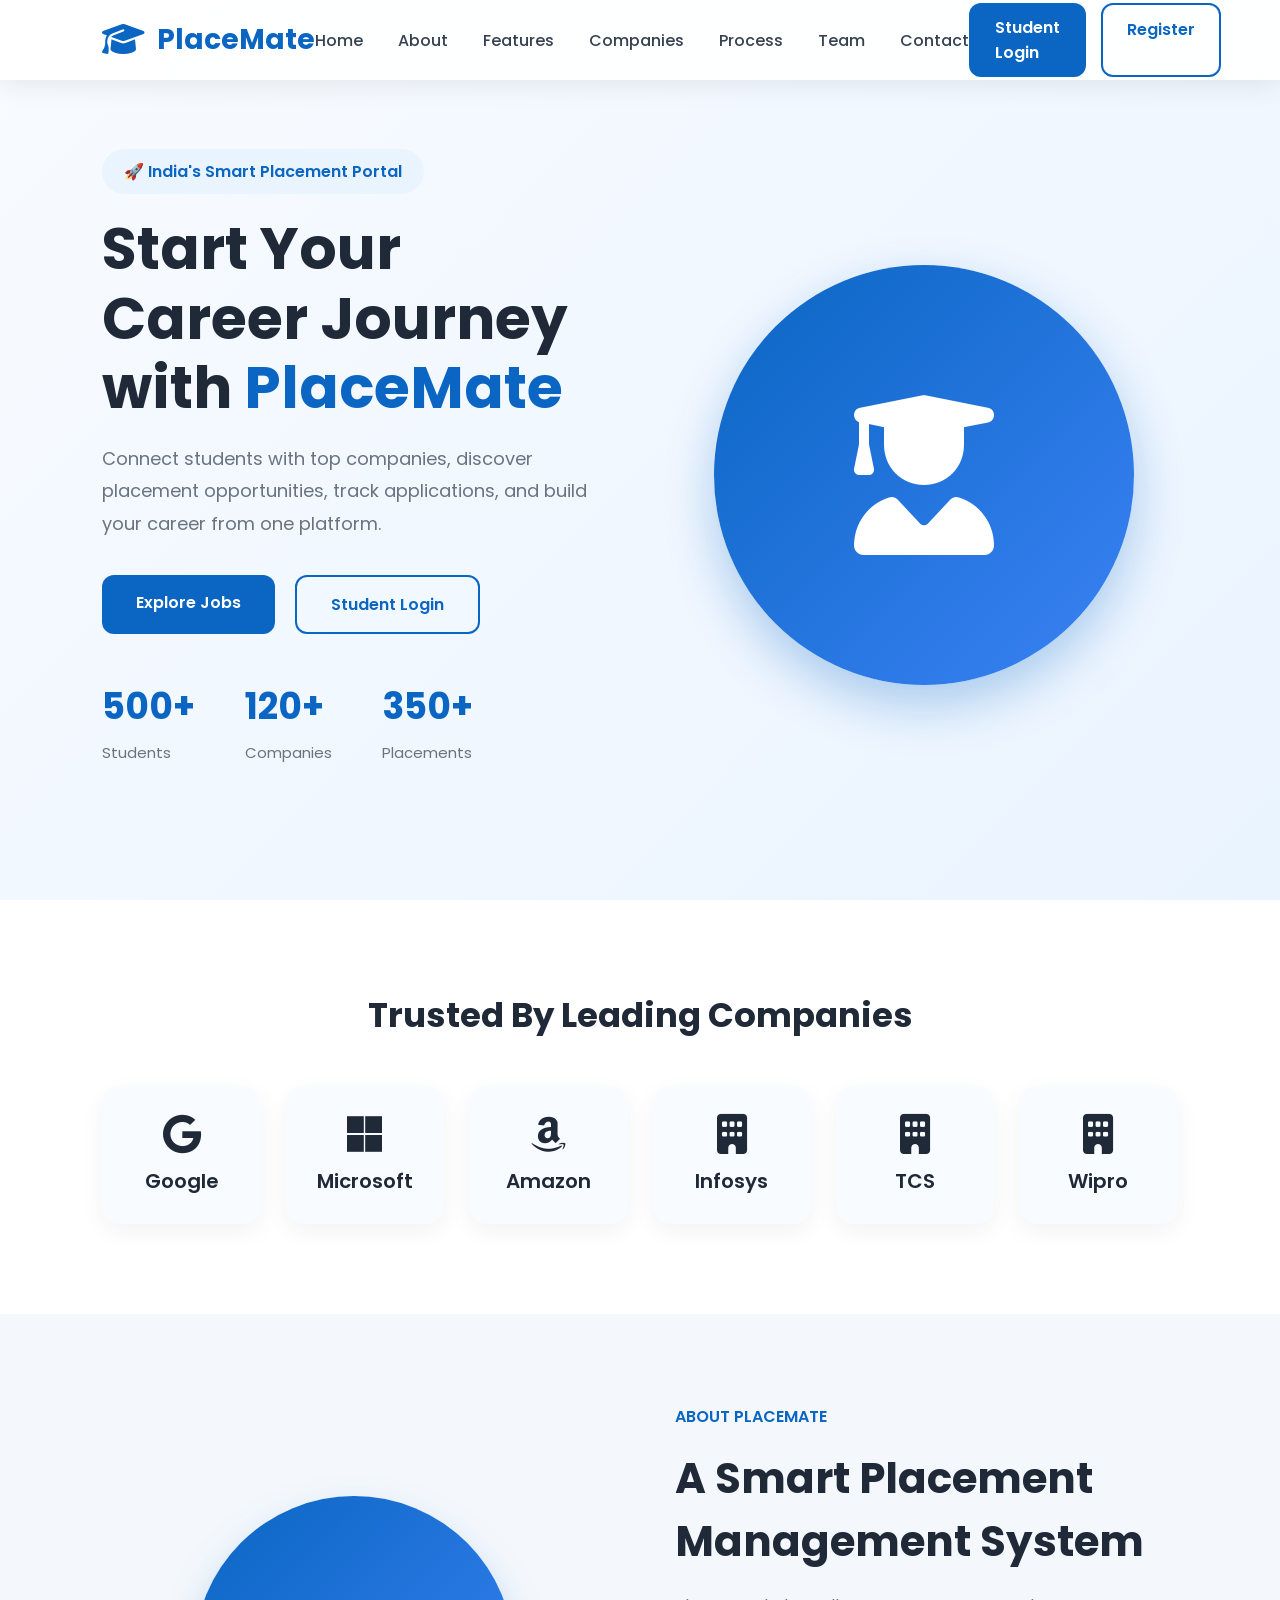
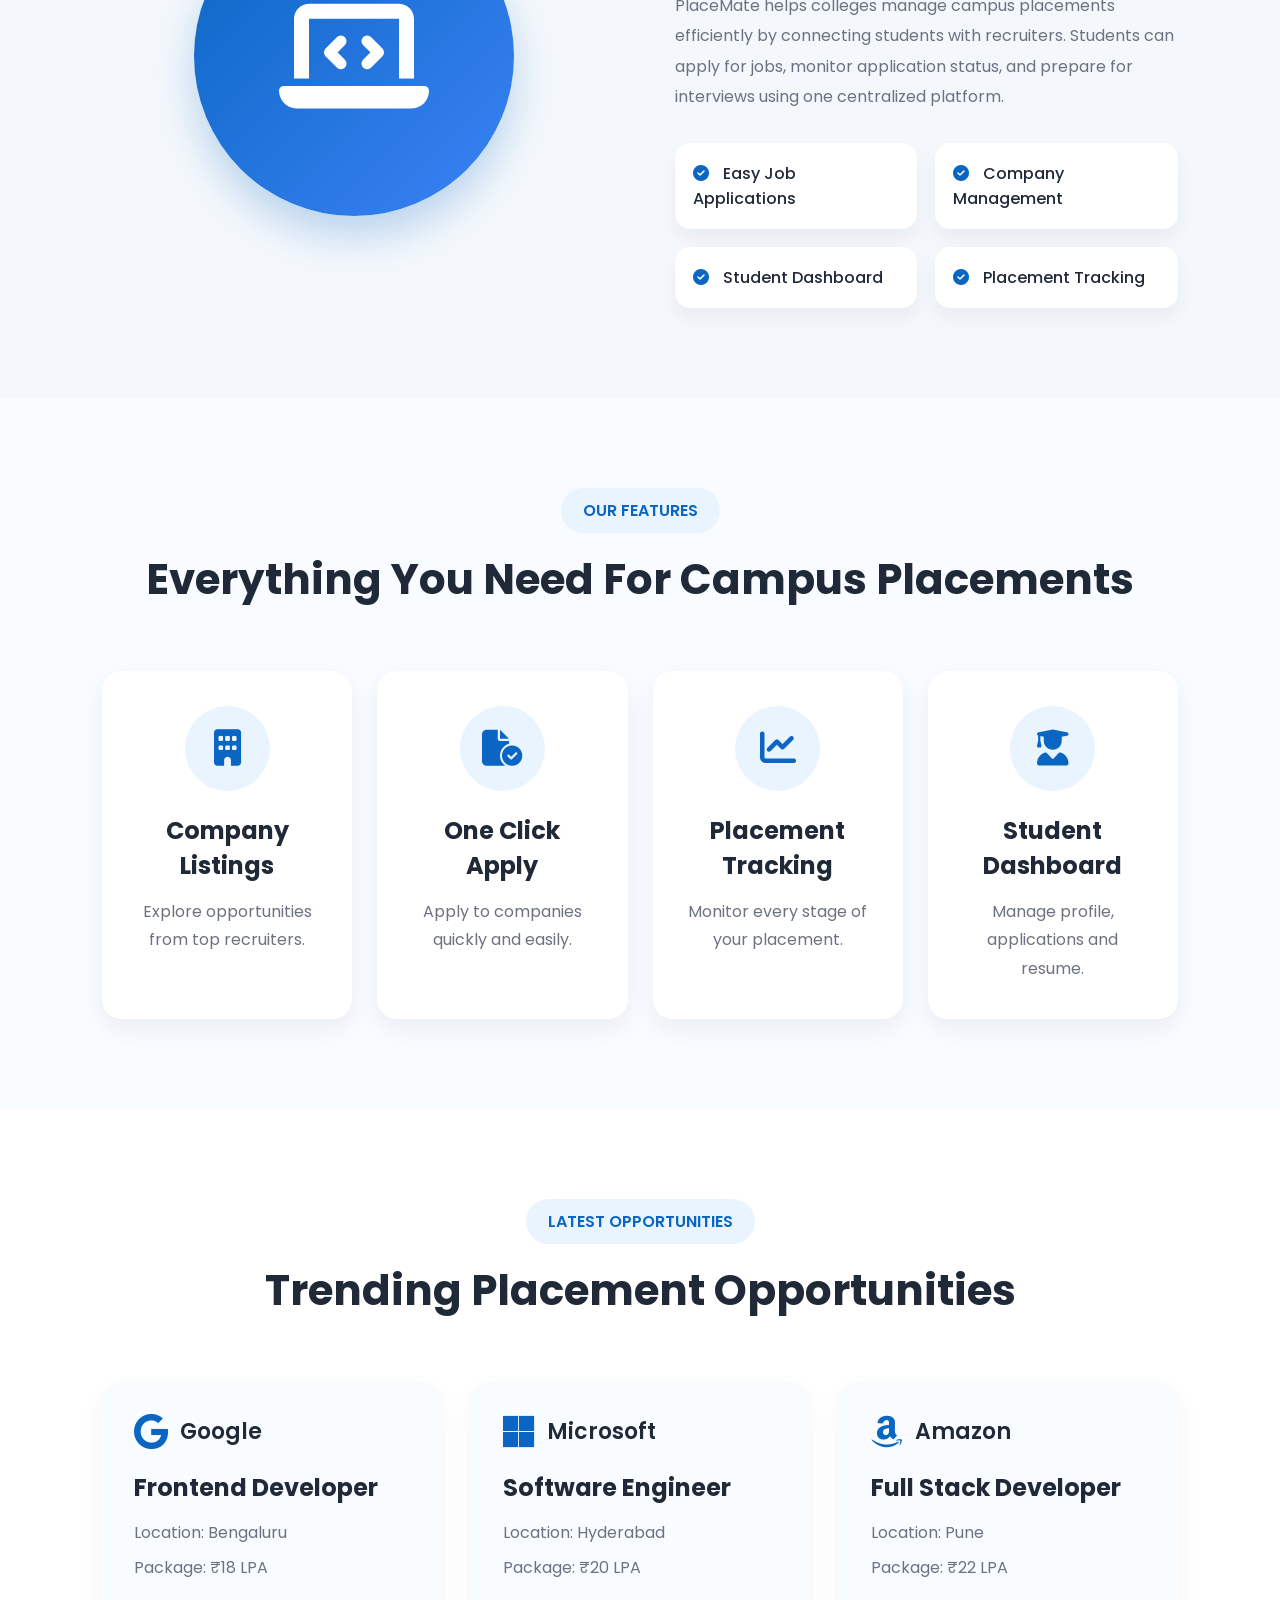
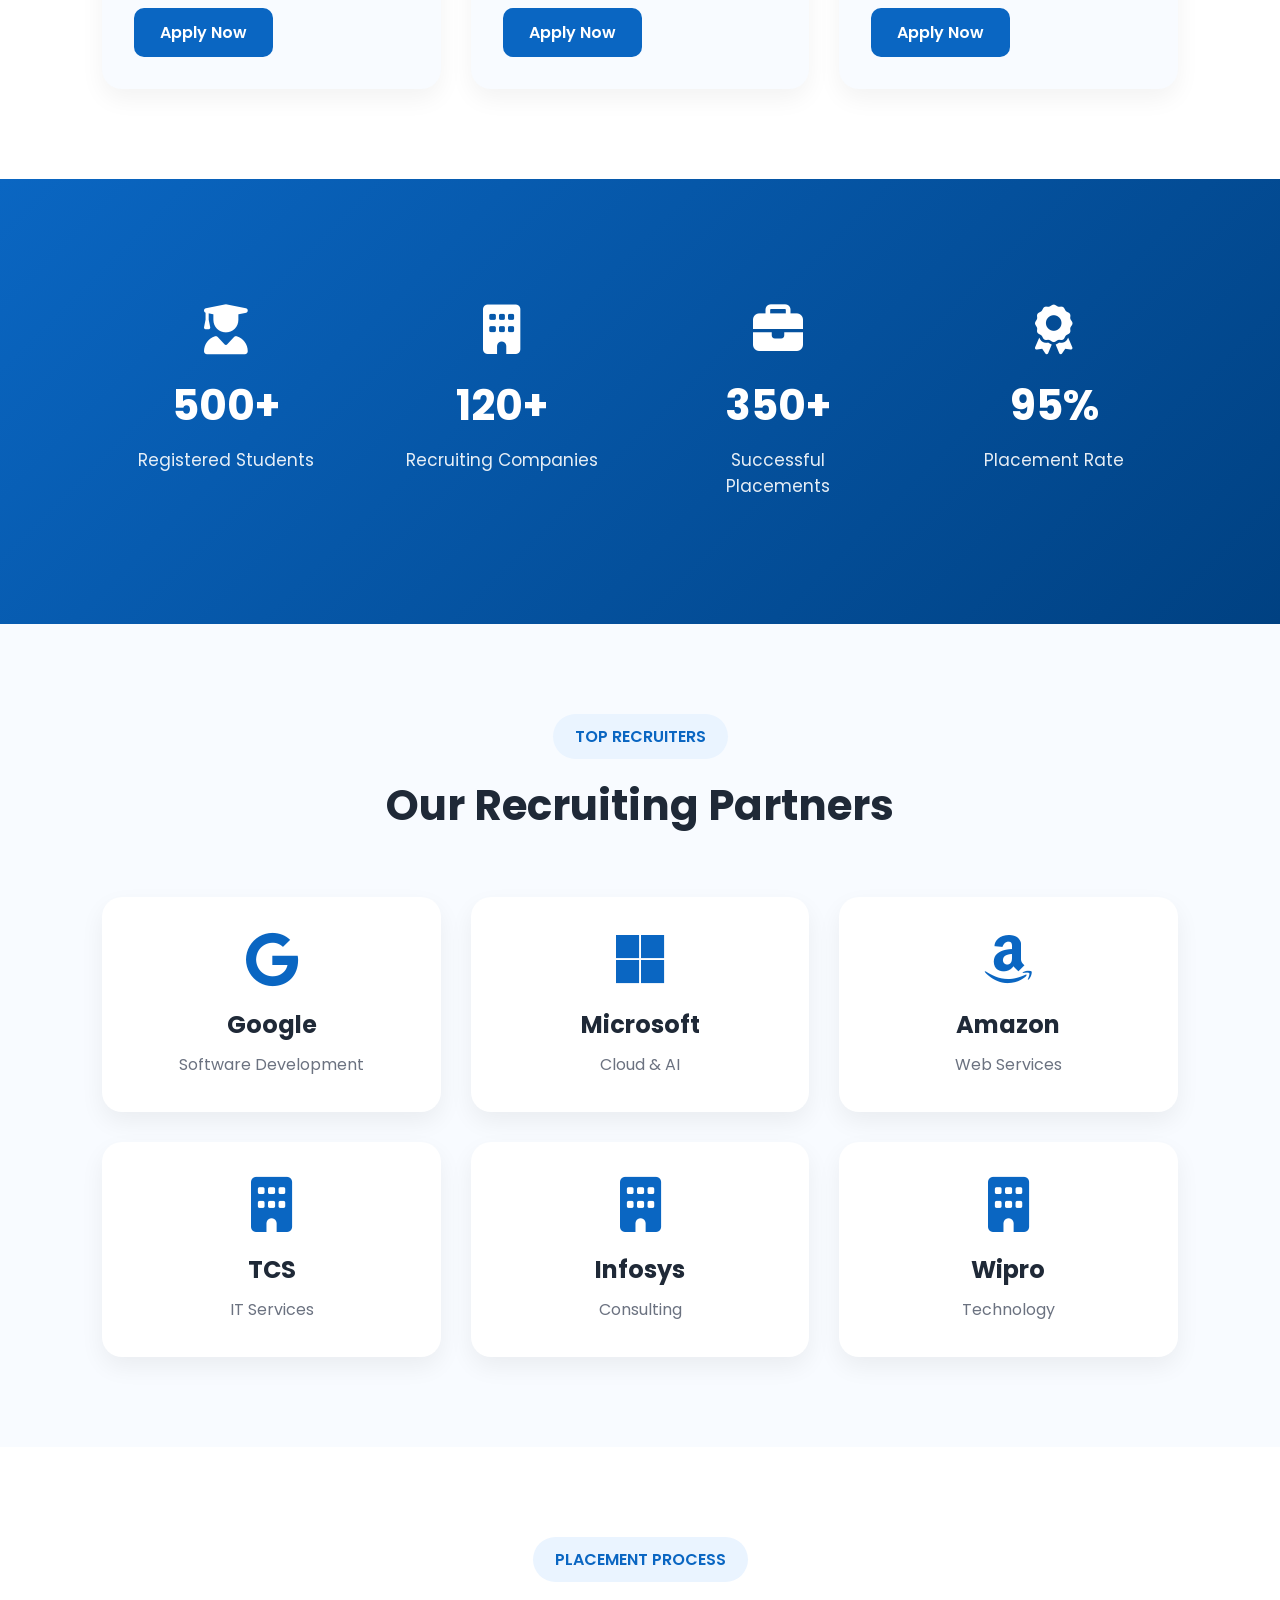
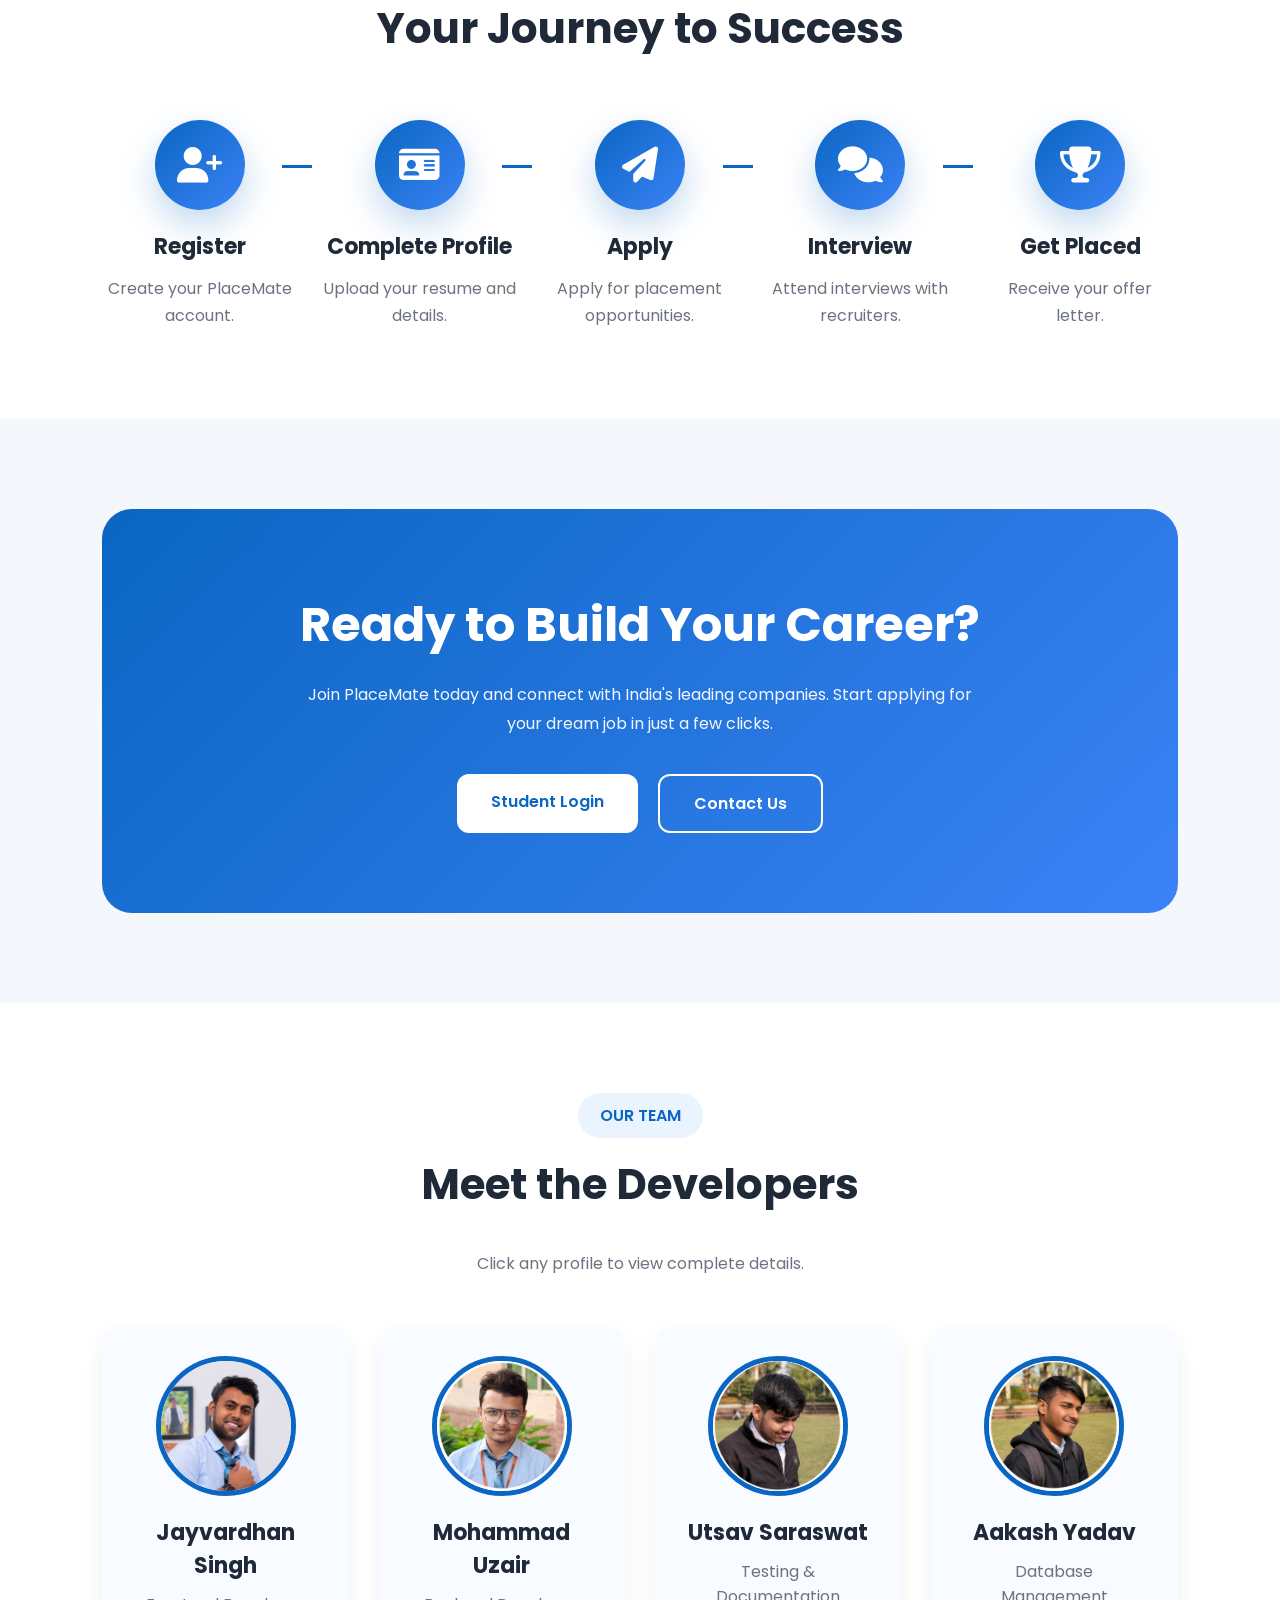
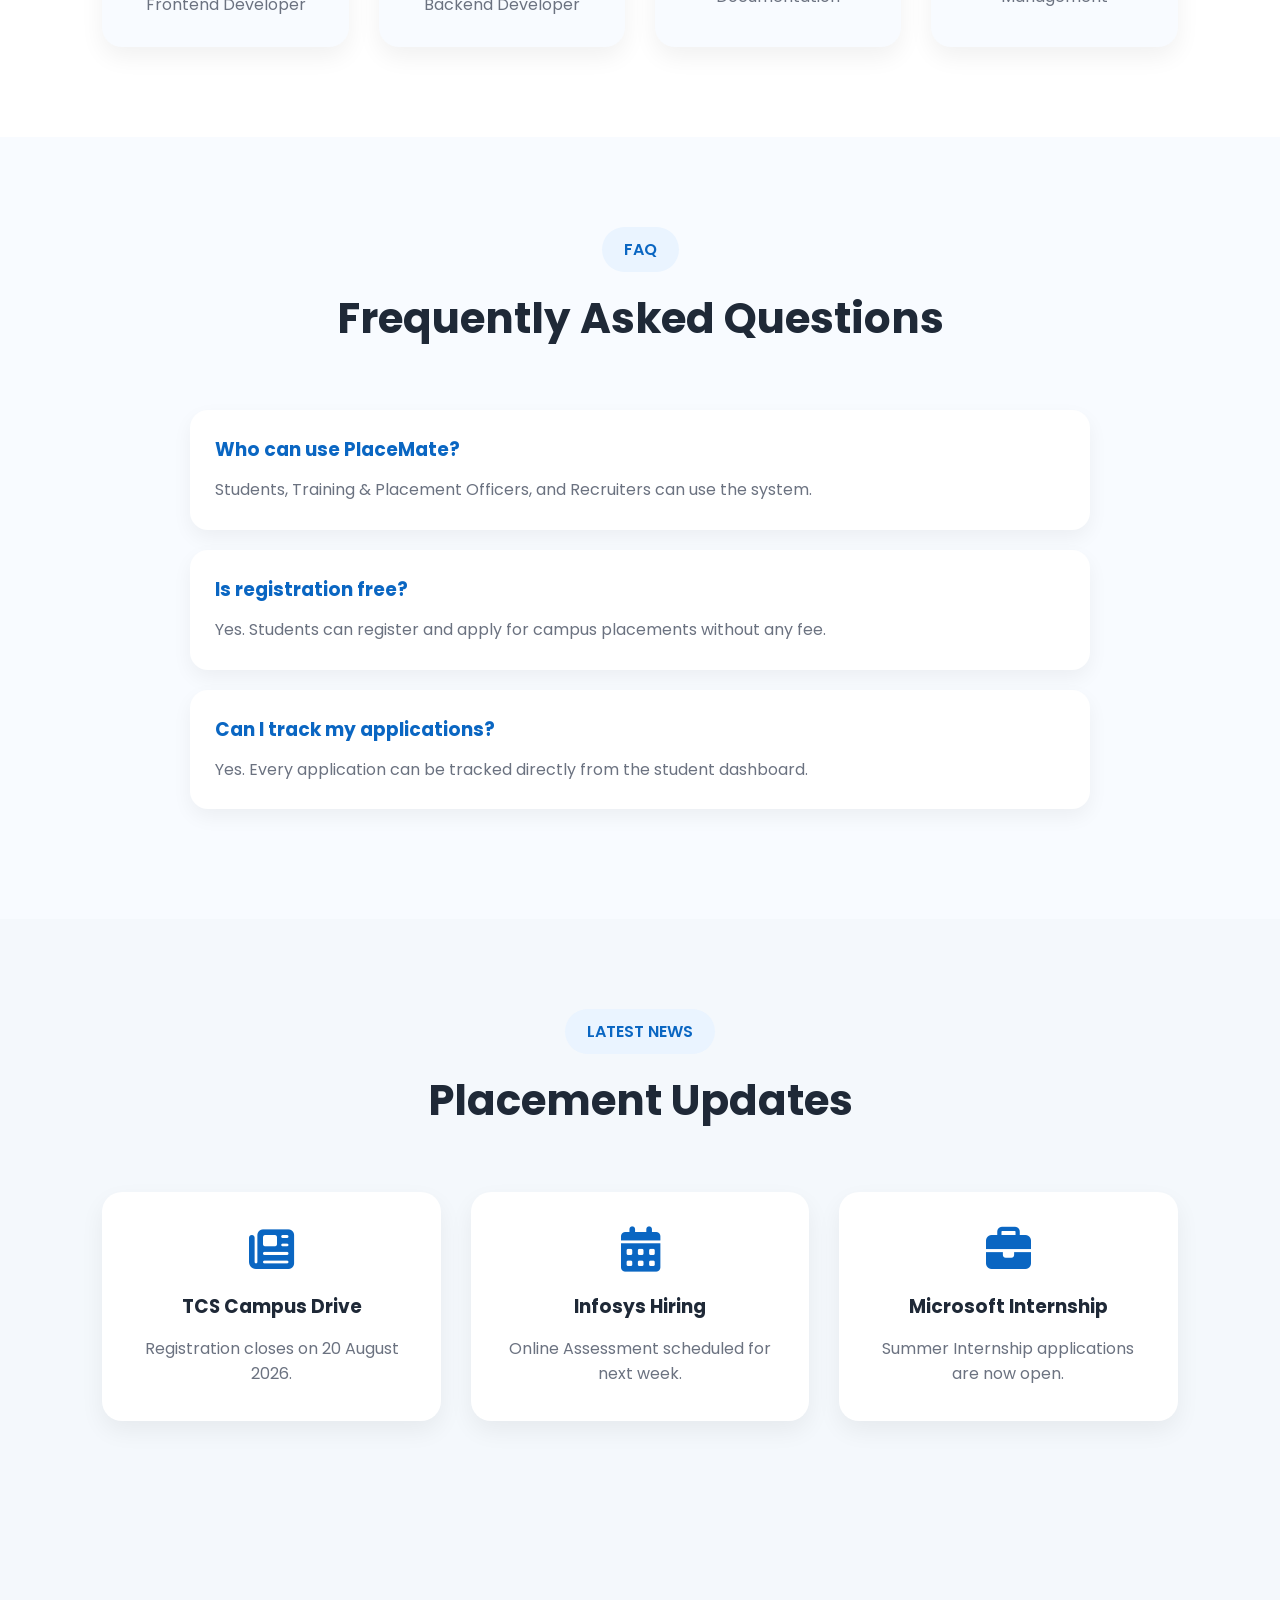
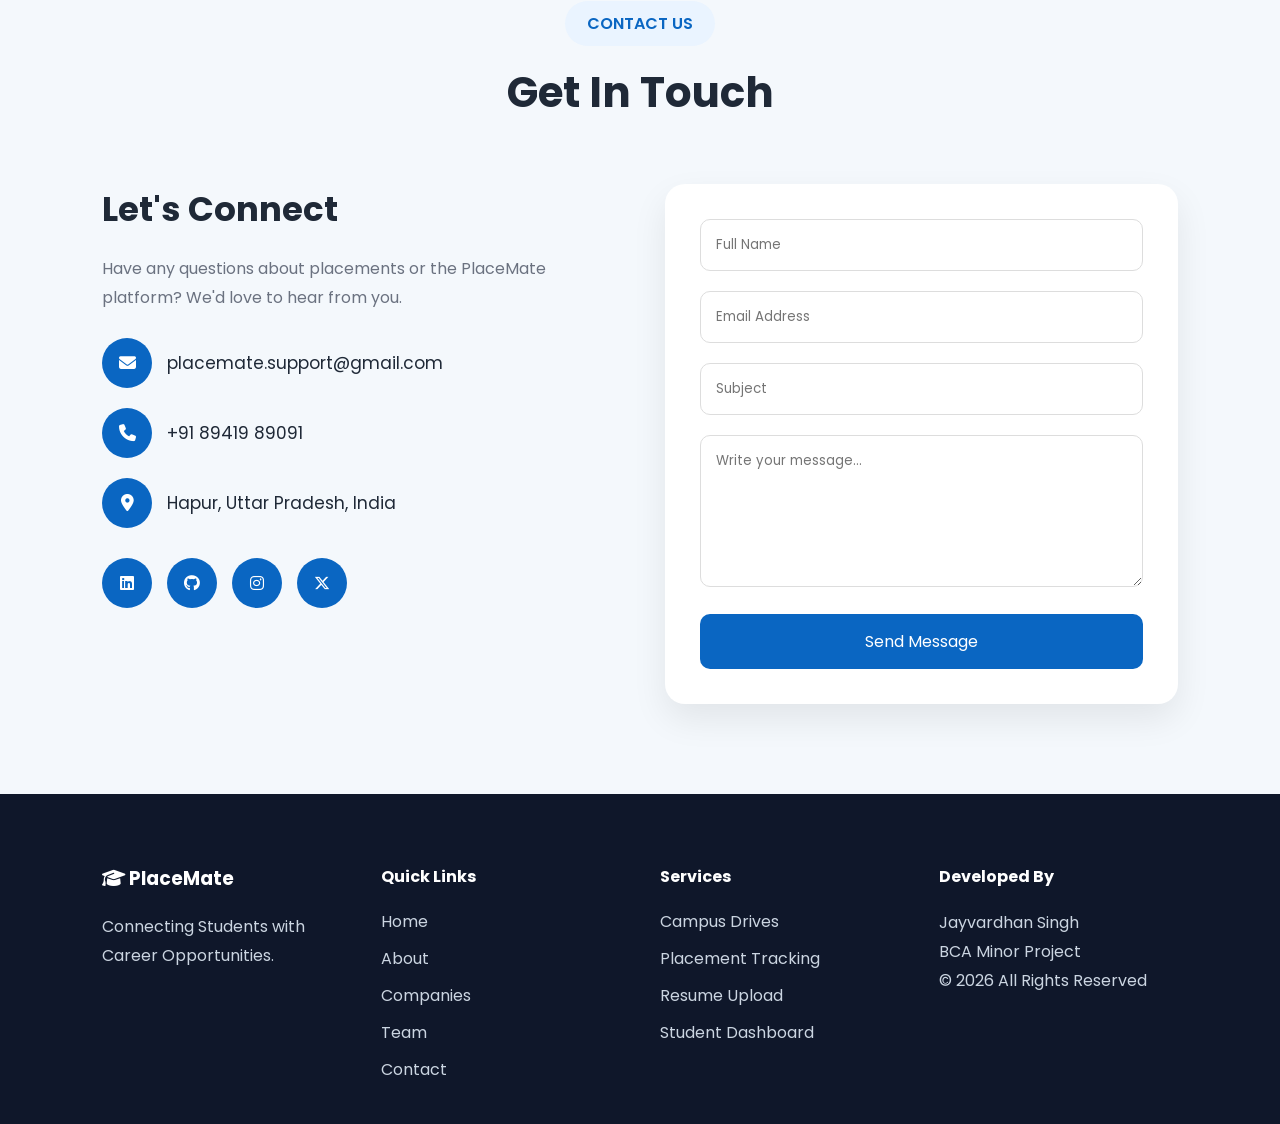
==== index.html @ b0afdcc3 "Update Website" ====
<!DOCTYPE html>
<html lang="en">

<head>

    <meta charset="UTF-8">

    <meta name="viewport"
        content="width=device-width, initial-scale=1.0">

    <title>PlaceMate | Placement Management System</title>

    <!-- Google Font -->

    <link rel="preconnect"
        href="https://fonts.googleapis.com">

    <link rel="preconnect"
        href="https://fonts.gstatic.com"
        crossorigin>

    <link
        href="https://fonts.googleapis.com/css2?family=Poppins:wght@300;400;500;600;700&display=swap"
        rel="stylesheet">

    <!-- Font Awesome -->

    <link rel="stylesheet"
        href="https://cdnjs.cloudflare.com/ajax/libs/font-awesome/6.7.1/css/all.min.css">

    <!-- CSS -->

    <link rel="stylesheet"
        href="style.css">

</head>

<body>

<!-- ===================================
            HEADER
=================================== -->

<header class="header">

    <div class="logo">

        <i class="fa-solid fa-graduation-cap"></i>

        <span>PlaceMate</span>

    </div>

    <nav class="navbar">

        <a href="#">Home</a>

        <a href="#about">About</a>

        <a href="#features">Features</a>

        <a href="#companies">Companies</a>

        <a href="#process">Process</a>

        <a href="#team">Team</a>

        <a href="#contact">Contact</a>

    </nav>

    <div class="header-buttons">

        <a href="login.html" class="login-btn">

            Student Login

        </a>

        <a href="#" class="register-btn">

            Register

        </a>

    </div>

</header>

<!-- ===================================
            HERO
=================================== -->

<section class="hero">

    <div class="hero-left">

        <span class="hero-tag">

            🚀 India's Smart Placement Portal

        </span>

        <h1>

            Start Your Career Journey

            with

            <span>PlaceMate</span>

        </h1>

        <p>

            Connect students with top companies,
            discover placement opportunities,
            track applications,
            and build your career from one platform.

        </p>

        <div class="hero-buttons">

            <a href="#companies"
                class="primary-btn">

                Explore Jobs

            </a>

            <a href="login.html"
                class="secondary-btn">

                Student Login

            </a>

        </div>

        <div class="hero-stats">

            <div>

                <h2>500+</h2>

                <p>Students</p>

            </div>

            <div>

                <h2>120+</h2>

                <p>Companies</p>

            </div>

            <div>

                <h2>350+</h2>

                <p>Placements</p>

            </div>

        </div>

    </div>

    <div class="hero-right">

        <div class="hero-image">

            <i class="fa-solid fa-user-graduate"></i>

        </div>

    </div>

</section>

<!-- ===================================
        TRUSTED COMPANIES
=================================== -->

<section
    class="trusted-companies">

    <h2>

        Trusted By Leading Companies

    </h2>

    <div class="company-logos">

        <div>

            <i class="fa-brands fa-google"></i>

            Google

        </div>

        <div>

            <i class="fa-brands fa-microsoft"></i>

            Microsoft

        </div>

        <div>

            <i class="fa-brands fa-amazon"></i>

            Amazon

        </div>

        <div>

            <i class="fa-solid fa-building"></i>

            Infosys

        </div>

        <div>

            <i class="fa-solid fa-building"></i>

            TCS

        </div>

        <div>

            <i class="fa-solid fa-building"></i>

            Wipro

        </div>

    </div>

</section>

<!-- ===================================
            ABOUT
=================================== -->

<section
    id="about"
    class="about">

    <div class="about-left">

        <i class="fa-solid fa-laptop-code"></i>

    </div>

    <div class="about-right">

        <span>

            ABOUT PLACEMATE

        </span>

        <h2>

            A Smart Placement
            Management System

        </h2>

        <p>

            PlaceMate helps colleges manage campus placements
            efficiently by connecting students with recruiters.
            Students can apply for jobs, monitor application
            status, and prepare for interviews using one
            centralized platform.

        </p>

        <div class="about-list">

            <div>

                <i class="fa-solid fa-circle-check"></i>

                Easy Job Applications

            </div>

            <div>

                <i class="fa-solid fa-circle-check"></i>

                Company Management

            </div>

            <div>

                <i class="fa-solid fa-circle-check"></i>

                Student Dashboard

            </div>

            <div>

                <i class="fa-solid fa-circle-check"></i>

                Placement Tracking

            </div>

        </div>

    </div>

</section>

<!-- ===================================
        FEATURES
=================================== -->

<section
    id="features"
    class="features">

    <div class="section-heading">

        <span>

            OUR FEATURES

        </span>

        <h2>

            Everything You Need
            For Campus Placements

        </h2>

    </div>

    <div class="feature-grid">

        <div class="feature-card">

            <i class="fa-solid fa-building"></i>

            <h3>

                Company Listings

            </h3>

            <p>

                Explore opportunities
                from top recruiters.

            </p>

        </div>

        <div class="feature-card">

            <i class="fa-solid fa-file-circle-check"></i>

            <h3>

                One Click Apply

            </h3>

            <p>

                Apply to companies
                quickly and easily.

            </p>

        </div>

        <div class="feature-card">

            <i class="fa-solid fa-chart-line"></i>

            <h3>

                Placement Tracking

            </h3>

            <p>

                Monitor every stage
                of your placement.

            </p>

        </div>

        <div class="feature-card">

            <i class="fa-solid fa-user-graduate"></i>

            <h3>

                Student Dashboard

            </h3>

            <p>

                Manage profile,
                applications and resume.

            </p>

        </div>

    </div>

</section>

<!-- ===================================
        LATEST JOBS
=================================== -->

<section id="jobs" class="latest-jobs">

    <div class="section-heading">

        <span>LATEST OPPORTUNITIES</span>

        <h2>Trending Placement Opportunities</h2>

    </div>

    <div class="jobs-grid">

        <div class="job-card">

            <div class="job-top">

                <i class="fa-brands fa-google"></i>

                <span>Google</span>

            </div>

            <h3>Frontend Developer</h3>

            <p>Location: Bengaluru</p>

            <p>Package: ₹18 LPA</p>

            <a href="#" class="job-btn">Apply Now</a>

        </div>

        <div class="job-card">

            <div class="job-top">

                <i class="fa-brands fa-microsoft"></i>

                <span>Microsoft</span>

            </div>

            <h3>Software Engineer</h3>

            <p>Location: Hyderabad</p>

            <p>Package: ₹20 LPA</p>

            <a href="#" class="job-btn">Apply Now</a>

        </div>

        <div class="job-card">

            <div class="job-top">

                <i class="fa-brands fa-amazon"></i>

                <span>Amazon</span>

            </div>

            <h3>Full Stack Developer</h3>

            <p>Location: Pune</p>

            <p>Package: ₹22 LPA</p>

            <a href="#" class="job-btn">Apply Now</a>

        </div>

    </div>

</section>

<!-- ===================================
        STATISTICS
=================================== -->

<section class="statistics">

    <div class="stat-card">

        <i class="fa-solid fa-user-graduate"></i>

        <h2 class="counter" data-target="500">0</h2>

        <p>Registered Students</p>

    </div>

    <div class="stat-card">

        <i class="fa-solid fa-building"></i>

        <h2 class="counter" data-target="120">0</h2>

        <p>Recruiting Companies</p>

    </div>

    <div class="stat-card">

        <i class="fa-solid fa-briefcase"></i>

        <h2 class="counter" data-target="350">0</h2>

        <p>Successful Placements</p>

    </div>

    <div class="stat-card">

        <i class="fa-solid fa-award"></i>

        <h2>95%</h2>

        <p>Placement Rate</p>

    </div>

</section>

<!-- ===================================
        TOP RECRUITERS
=================================== -->

<section id="companies" class="companies">

    <div class="section-heading">

        <span>TOP RECRUITERS</span>

        <h2>Our Recruiting Partners</h2>

    </div>

    <div class="company-grid">

        <div class="company-card">

            <i class="fa-brands fa-google"></i>

            <h3>Google</h3>

            <p>Software Development</p>

        </div>

        <div class="company-card">

            <i class="fa-brands fa-microsoft"></i>

            <h3>Microsoft</h3>

            <p>Cloud & AI</p>

        </div>

        <div class="company-card">

            <i class="fa-brands fa-amazon"></i>

            <h3>Amazon</h3>

            <p>Web Services</p>

        </div>

        <div class="company-card">

            <i class="fa-solid fa-building"></i>

            <h3>TCS</h3>

            <p>IT Services</p>

        </div>

        <div class="company-card">

            <i class="fa-solid fa-building"></i>

            <h3>Infosys</h3>

            <p>Consulting</p>

        </div>

        <div class="company-card">

            <i class="fa-solid fa-building"></i>

            <h3>Wipro</h3>

            <p>Technology</p>

        </div>

    </div>

</section>

<!-- ===================================
        PLACEMENT PROCESS
=================================== -->

<section id="process" class="process">

    <div class="section-heading">

        <span>PLACEMENT PROCESS</span>

        <h2>Your Journey to Success</h2>

    </div>

    <div class="process-container">

        <div class="process-step">

            <div class="process-icon">

                <i class="fa-solid fa-user-plus"></i>

            </div>

            <h3>Register</h3>

            <p>Create your PlaceMate account.</p>

        </div>

        <div class="process-step">

            <div class="process-icon">

                <i class="fa-solid fa-id-card"></i>

            </div>

            <h3>Complete Profile</h3>

            <p>Upload your resume and details.</p>

        </div>

        <div class="process-step">

            <div class="process-icon">

                <i class="fa-solid fa-paper-plane"></i>

            </div>

            <h3>Apply</h3>

            <p>Apply for placement opportunities.</p>

        </div>

        <div class="process-step">

            <div class="process-icon">

                <i class="fa-solid fa-comments"></i>

            </div>

            <h3>Interview</h3>

            <p>Attend interviews with recruiters.</p>

        </div>

        <div class="process-step">

            <div class="process-icon">

                <i class="fa-solid fa-trophy"></i>

            </div>

            <h3>Get Placed</h3>

            <p>Receive your offer letter.</p>

        </div>

    </div>

</section>

<!-- ===================================
        CALL TO ACTION
=================================== -->

<section class="cta-section">

    <div class="cta-content">

        <h2>Ready to Build Your Career?</h2>

        <p>

            Join PlaceMate today and connect with India's leading companies.
            Start applying for your dream job in just a few clicks.

        </p>

        <div class="cta-buttons">

            <a href="login.html" class="primary-btn">

                Student Login

            </a>

            <a href="#contact" class="secondary-btn">

                Contact Us

            </a>

        </div>

    </div>

</section>



<!-- ===================================
            TEAM
=================================== -->

<section class="team-section" id="team">

    <div class="section-heading">

        <span>OUR TEAM</span>

        <h2>Meet the Developers</h2>

    </div>

    <p class="section-subtitle">

        Click any profile to view complete details.

    </p>

    <div class="team-grid">

        <div class="team-card"

            data-name="Jayvardhan Singh"
            data-role="Frontend Developer"
            data-roll="241272106033"
            data-email="jayvardhantech.py@gmail.com"
            data-skills="HTML, CSS, JavaScript, Python"
            data-github="https://github.com/jayvardhansingh-dev"
            data-linkedin="https://linkedin.com/in/jayvardhansingh2210">

            <img src="images/jay.png" alt="Jayvardhan">

            <h3>Jayvardhan Singh</h3>

            <p>Frontend Developer</p>

        </div>

        <div class="team-card"

            data-name="Mohammad Uzair"
            data-role="Backend Developer"
            data-roll="241272106053"
            data-email="mohammeduzair483@gmail.com"
            data-skills="Node.js, Express.js, MySQL">

            <img src="images/uzair.png" alt="Uzair">

            <h3>Mohammad Uzair</h3>

            <p>Backend Developer</p>

        </div>

        <div class="team-card"

            data-name="Utsav Saraswat"
            data-role="Testing & Documentation"
            data-roll="241272106097"
            data-email="saraswatutsav13@gmail.com"
            data-skills="Testing, Documentation">

            <img src="images/utsav.png" alt="Utsav">

            <h3>Utsav Saraswat</h3>

            <p>Testing & Documentation</p>

        </div>

        <div class="team-card"

            data-name="Aakash Yadav"
            data-role="Database Management"
            data-roll="241272106002"
            data-email="aakashy24-bca@sanskar.org"
            data-skills="MySQL, Database">

            <img src="images/aakash.png" alt="Aakash">

            <h3>Aakash Yadav</h3>

            <p>Database Management</p>

        </div>

    </div>

</section>

<!-- ===================================
        TEAM PROFILE POPUP
=================================== -->

<div class="profile-modal" id="profileModal">

    <div class="profile-box">

        <span class="close-profile">&times;</span>

        <img id="modalImage" src="" alt="Profile">

        <h2 id="modalName"></h2>

        <p id="modalRole"></p>

        <p><strong>Roll No:</strong> <span id="modalRoll"></span></p>

        <p><strong>Email:</strong> <span id="modalEmail"></span></p>

        <p><strong>Skills:</strong> <span id="modalSkills"></span></p>

        <div class="profile-links">

            <a id="githubLink" target="_blank">

                <i class="fa-brands fa-github"></i>

                GitHub

            </a>

            <a id="linkedinLink" target="_blank">

                <i class="fa-brands fa-linkedin"></i>

                LinkedIn

            </a>

        </div>

    </div>

</div>

<!-- ===================================
            FAQ
=================================== -->

<section class="faq-section">

    <div class="section-heading">

        <span>FAQ</span>

        <h2>Frequently Asked Questions</h2>

    </div>

    <div class="faq-container">

        <div class="faq-item">

            <h3>

                Who can use PlaceMate?

            </h3>

            <p>

                Students, Training & Placement Officers,
                and Recruiters can use the system.

            </p>

        </div>

        <div class="faq-item">

            <h3>

                Is registration free?

            </h3>

            <p>

                Yes. Students can register and apply
                for campus placements without any fee.

            </p>

        </div>

        <div class="faq-item">

            <h3>

                Can I track my applications?

            </h3>

            <p>

                Yes. Every application can be tracked
                directly from the student dashboard.

            </p>

        </div>

    </div>

</section>

<!-- ===================================
        PLACEMENT NEWS
=================================== -->

<section class="news-section">

    <div class="section-heading">

        <span>LATEST NEWS</span>

        <h2>Placement Updates</h2>

    </div>

    <div class="news-grid">

        <div class="news-card">

            <i class="fa-solid fa-newspaper"></i>

            <h3>

                TCS Campus Drive

            </h3>

            <p>

                Registration closes on 20 August 2026.

            </p>

        </div>

        <div class="news-card">

            <i class="fa-solid fa-calendar-days"></i>

            <h3>

                Infosys Hiring

            </h3>

            <p>

                Online Assessment scheduled for next week.

            </p>

        </div>

        <div class="news-card">

            <i class="fa-solid fa-briefcase"></i>

            <h3>

                Microsoft Internship

            </h3>

            <p>

                Summer Internship applications are now open.

            </p>

        </div>

    </div>

</section>

<!-- ===================================
            CONTACT
=================================== -->

<section id="contact" class="contact-section">

    <div class="section-heading">

        <span>CONTACT US</span>

        <h2>Get In Touch</h2>

    </div>

    <div class="contact-container">

        <!-- Contact Information -->

        <div class="contact-info">

            <h3>Let's Connect</h3>

            <p>

                Have any questions about placements or the
                PlaceMate platform? We'd love to hear from you.

            </p>

            <div class="info-box">

                <i class="fa-solid fa-envelope"></i>

                <span>placemate.support@gmail.com</span>

            </div>

            <div class="info-box">

                <i class="fa-solid fa-phone"></i>

                <span>+91 89419 89091</span>

            </div>

            <div class="info-box">

                <i class="fa-solid fa-location-dot"></i>

                <span>Hapur, Uttar Pradesh, India</span>

            </div>

            <div class="social-icons">

                <a href="#">

                    <i class="fa-brands fa-linkedin"></i>

                </a>

                <a href="#">

                    <i class="fa-brands fa-github"></i>

                </a>

                <a href="#">

                    <i class="fa-brands fa-instagram"></i>

                </a>

                <a href="#">

                    <i class="fa-brands fa-x-twitter"></i>

                </a>

            </div>

        </div>

        <!-- Contact Form -->

        <form class="contact-form" id="contactForm">

            <input
                type="text"
                placeholder="Full Name"
                required>

            <input
                type="email"
                placeholder="Email Address"
                required>

            <input
                type="text"
                placeholder="Subject"
                required>

            <textarea
                rows="6"
                placeholder="Write your message..."
                required></textarea>

            <button type="submit">

                Send Message

            </button>

        </form>

    </div>

</section>

<!-- ===================================
        APPLY JOB MODAL
=================================== -->

<div id="applyModal" class="modal">

    <div class="modal-content">

        <span class="close-modal">&times;</span>

        <h2>Apply for Placement</h2>

        <p id="companyName">

            Company Name

        </p>

        <form id="applyForm">

            <input
                type="text"
                id="studentName"
                placeholder="Full Name"
                required>

            <input
                type="email"
                id="studentEmail"
                placeholder="Email Address"
                required>

            <input
                type="tel"
                id="studentPhone"
                placeholder="Phone Number"
                required>

            <input
                type="file"
                id="studentResume"
                accept=".pdf,.doc,.docx"
                required>

            <button type="submit">

                Submit Application

            </button>

        </form>

    </div>

</div>

<!-- ===================================
            FOOTER
=================================== -->

<footer class="footer">

    <div class="footer-container">

        <div class="footer-col">

            <h3>

                <i class="fa-solid fa-graduation-cap"></i>

                PlaceMate

            </h3>

            <p>

                Connecting Students with
                Career Opportunities.

            </p>

        </div>

        <div class="footer-col">

            <h4>Quick Links</h4>

            <a href="#">Home</a>

            <a href="#about">About</a>

            <a href="#companies">Companies</a>

            <a href="#team">Team</a>

            <a href="#contact">Contact</a>

        </div>

        <div class="footer-col">

            <h4>Services</h4>

            <a href="#">Campus Drives</a>

            <a href="#">Placement Tracking</a>

            <a href="#">Resume Upload</a>

            <a href="#">Student Dashboard</a>

        </div>

        <div class="footer-col">

            <h4>Developed By</h4>

            <p>

                Jayvardhan Singh

            </p>

            <p>

                BCA Minor Project

            </p>

            <p>

                © 2026 All Rights Reserved

            </p>

        </div>

    </div>

</footer>

<!-- ===================================
        BACK TO TOP BUTTON
=================================== -->

<button id="backToTop">

    <i class="fa-solid fa-arrow-up"></i>

</button>

<!-- ===================================
        JAVASCRIPT
=================================== -->

<script src="script.js"></script>

</body>

</html>
---- style.css ----
/* ==========================================
        GOOGLE FONT
========================================== */

@import url('https://fonts.googleapis.com/css2?family=Poppins:wght@300;400;500;600;700;800&display=swap');

/* ==========================================
            RESET
========================================== */

*{
    margin:0;
    padding:0;
    box-sizing:border-box;
    scroll-behavior:smooth;
    font-family:'Poppins',sans-serif;
}

body{
    background:#F4F8FC;
    color:#1F2937;
    overflow-x:hidden;
}

a{
    text-decoration:none;
    color:inherit;
}

button{
    border:none;
    outline:none;
    cursor:pointer;
    font-family:'Poppins',sans-serif;
}

img{
    max-width:100%;
    display:block;
}

section{
    padding:90px 8%;
}

/* ==========================================
        CUSTOM SCROLLBAR
========================================== */

::-webkit-scrollbar{
    width:10px;
}

::-webkit-scrollbar-track{
    background:#EDF2F7;
}

::-webkit-scrollbar-thumb{
    background:#0A66C2;
    border-radius:50px;
}

::-webkit-scrollbar-thumb:hover{
    background:#004182;
}

/* ==========================================
            HEADER
========================================== */

.header{

    position:fixed;
    top:0;
    left:0;
    width:100%;
    height:80px;

    display:flex;
    justify-content:space-between;
    align-items:center;

    padding:0 8%;

    background:rgba(255,255,255,.9);

    backdrop-filter:blur(18px);

    box-shadow:0 5px 25px rgba(0,0,0,.08);

    z-index:1000;

}

/* ==========================================
            LOGO
========================================== */

.logo{

    display:flex;
    align-items:center;
    gap:12px;

    font-size:28px;
    font-weight:700;

    color:#0A66C2;

}

.logo i{

    font-size:34px;

}

/* ==========================================
            NAVBAR
========================================== */

.navbar{

    display:flex;
    gap:35px;

}

.navbar a{

    position:relative;

    font-weight:500;

    color:#374151;

    transition:.3s;

}

.navbar a:hover{

    color:#0A66C2;

}

.navbar a::after{

    content:"";

    position:absolute;

    left:0;
    bottom:-8px;

    width:0;
    height:3px;

    background:#0A66C2;

    transition:.3s;

}

.navbar a:hover::after{

    width:100%;

}

/* ==========================================
        HEADER BUTTONS
========================================== */

.header-buttons{

    display:flex;
    gap:15px;

}

.login-btn{

    background:#0A66C2;

    color:white;

    padding:12px 26px;

    border-radius:12px;

    font-weight:600;

    transition:.35s;

}

.login-btn:hover{

    background:#004182;

    transform:translateY(-3px);

}

.register-btn{

    border:2px solid #0A66C2;

    color:#0A66C2;

    padding:12px 24px;

    border-radius:12px;

    font-weight:600;

    transition:.35s;

}

.register-btn:hover{

    background:#0A66C2;

    color:white;

}

/* ==========================================
            HERO
========================================== */

.hero{

    min-height:100vh;

    display:grid;

    grid-template-columns:1fr 1fr;

    align-items:center;

    gap:60px;

    padding-top:140px;

    background:

    linear-gradient(

    135deg,

    #F8FBFF,

    #EAF4FF

    );

}

/* ==========================================
        HERO LEFT
========================================== */

.hero-left h1{

    font-size:58px;

    line-height:1.2;

    margin:20px 0;

    font-weight:700;

}

.hero-left h1 span{

    color:#0A66C2;

}

.hero-left p{

    font-size:18px;

    color:#6B7280;

    line-height:1.8;

    margin-bottom:35px;

}

/* ==========================================
        HERO TAG
========================================== */

.hero-tag{

    display:inline-block;

    background:#EAF4FF;

    color:#0A66C2;

    padding:10px 22px;

    border-radius:50px;

    font-weight:600;

}

/* ==========================================
        HERO BUTTONS
========================================== */

.hero-buttons{

    display:flex;

    gap:20px;

    margin-bottom:45px;

}

.primary-btn{

    background:#0A66C2;

    color:white;

    padding:15px 34px;

    border-radius:12px;

    font-weight:600;

    transition:.35s;

}

.primary-btn:hover{

    background:#004182;

    transform:translateY(-4px);

}

.secondary-btn{

    border:2px solid #0A66C2;

    color:#0A66C2;

    padding:15px 34px;

    border-radius:12px;

    font-weight:600;

    transition:.35s;

}

.secondary-btn:hover{

    background:#0A66C2;

    color:white;

}

/* ==========================================
        HERO STATS
========================================== */

.hero-stats{

    display:flex;

    gap:50px;

}

.hero-stats h2{

    color:#0A66C2;

    font-size:36px;

}

.hero-stats p{

    margin-top:5px;

    color:#6B7280;

    font-size:15px;

}

/* ==========================================
        HERO RIGHT
========================================== */

.hero-right{

    display:flex;

    justify-content:center;

}

.hero-image{

    width:420px;

    height:420px;

    border-radius:50%;

    display:flex;

    justify-content:center;

    align-items:center;

    background:linear-gradient(135deg,#0A66C2,#3B82F6);

    color:white;

    box-shadow:0 20px 50px rgba(10,102,194,.30);

    animation:float 4s ease-in-out infinite;

}

.hero-image i{

    font-size:160px;

}

/* ==========================================
            FLOAT ANIMATION
========================================== */

@keyframes float{

    0%,100%{

        transform:translateY(0);

    }

    50%{

        transform:translateY(-18px);

    }

}

/* ==========================================
        SECTION HEADING
========================================== */

.section-heading{

    text-align:center;

    margin-bottom:60px;

}

.section-heading span{

    display:inline-block;

    padding:10px 22px;

    background:#EAF4FF;

    color:#0A66C2;

    border-radius:50px;

    font-weight:600;

    margin-bottom:15px;

}

.section-heading h2{

    font-size:42px;

    color:#1F2937;

    font-weight:700;

}

/* ==========================================
        TRUSTED COMPANIES
========================================== */

.trusted-companies{

    background:#ffffff;

    text-align:center;

}

.trusted-companies h2{

    margin-bottom:45px;

    font-size:34px;

    color:#1F2937;

}

.company-logos{

    display:grid;

    grid-template-columns:repeat(6,1fr);

    gap:25px;

}

.company-logos div{

    background:#F8FBFF;

    padding:28px;

    border-radius:18px;

    font-size:20px;

    font-weight:600;

    transition:.35s;

    box-shadow:0 8px 25px rgba(0,0,0,.05);

}

.company-logos div:hover{

    transform:translateY(-8px);

    background:#0A66C2;

    color:white;

}

.company-logos i{

    display:block;

    font-size:40px;

    margin-bottom:12px;

}

/* ==========================================
            ABOUT
========================================== */

.about{

    display:grid;

    grid-template-columns:1fr 1fr;

    align-items:center;

    gap:70px;

}

.about-left{

    display:flex;

    justify-content:center;

}

.about-left i{

    width:320px;

    height:320px;

    border-radius:50%;

    display:flex;

    justify-content:center;

    align-items:center;

    background:linear-gradient(135deg,#0A66C2,#3B82F6);

    color:white;

    font-size:120px;

    box-shadow:0 20px 40px rgba(10,102,194,.25);

}

.about-right span{

    color:#0A66C2;

    font-weight:600;

}

.about-right h2{

    font-size:42px;

    margin:18px 0;

}

.about-right p{

    color:#6B7280;

    line-height:1.9;

    margin-bottom:30px;

}

.about-list{

    display:grid;

    grid-template-columns:repeat(2,1fr);

    gap:18px;

}

.about-list div{

    background:white;

    padding:18px;

    border-radius:15px;

    box-shadow:0 10px 20px rgba(0,0,0,.05);

    font-weight:500;

}

.about-list i{

    color:#0A66C2;

    margin-right:10px;

}

/* ==========================================
            FEATURES
========================================== */

.features{

    background:#F8FBFF;

}

.feature-grid{

    display:grid;

    grid-template-columns:repeat(4,1fr);

    gap:25px;

}

.feature-card{

    background:white;

    padding:35px;

    border-radius:20px;

    text-align:center;

    transition:.35s;

    box-shadow:0 10px 25px rgba(0,0,0,.06);

}

.feature-card:hover{

    transform:translateY(-10px);

    box-shadow:0 20px 40px rgba(10,102,194,.15);

}

.feature-card i{

    width:85px;

    height:85px;

    margin:auto;

    border-radius:50%;

    display:flex;

    justify-content:center;

    align-items:center;

    background:#EAF4FF;

    color:#0A66C2;

    font-size:36px;

    margin-bottom:22px;

}

.feature-card h3{

    font-size:24px;

    margin-bottom:15px;

}

.feature-card p{

    color:#6B7280;

    line-height:1.8;

}

/* ==========================================
        LATEST JOBS
========================================== */

.latest-jobs{

    background:#ffffff;

}

.jobs-grid{

    display:grid;

    grid-template-columns:repeat(3,1fr);

    gap:30px;

}

.job-card{

    background:#F8FBFF;

    padding:30px;

    border-radius:20px;

    transition:.35s;

    border:2px solid transparent;

    box-shadow:0 10px 25px rgba(0,0,0,.05);

}

.job-card:hover{

    transform:translateY(-10px);

    border-color:#0A66C2;

    box-shadow:0 20px 35px rgba(10,102,194,.15);

}

.job-top{

    display:flex;

    align-items:center;

    gap:12px;

    margin-bottom:20px;

}

.job-top i{

    font-size:36px;

    color:#0A66C2;

}

.job-top span{

    font-size:22px;

    font-weight:600;

}

.job-card h3{

    font-size:24px;

    margin-bottom:15px;

}

.job-card p{

    color:#6B7280;

    margin-bottom:10px;

}

.job-btn{

    display:inline-block;

    margin-top:18px;

    background:#0A66C2;

    color:white;

    padding:12px 26px;

    border-radius:10px;

    font-weight:600;

    transition:.35s;

}

.job-btn:hover{

    background:#004182;

}

/* ==========================================
        COMMON CARD HOVER
========================================== */

.feature-card,
.job-card,
.company-logos div,
.about-list div{

    transition:all .35s ease;

}

/* ==========================================
            STATISTICS
========================================== */

.statistics{

    background:linear-gradient(135deg,#0A66C2,#004182);

    color:#fff;

    display:grid;

    grid-template-columns:repeat(4,1fr);

    gap:30px;

    text-align:center;

}

.stat-card{

    padding:35px 25px;

}

.stat-card i{

    font-size:50px;

    margin-bottom:20px;

}

.stat-card h2{

    font-size:42px;

    font-weight:700;

    margin-bottom:10px;

}

.stat-card p{

    font-size:17px;

    opacity:.9;

}

/* ==========================================
        TOP RECRUITERS
========================================== */

.companies{

    background:#F8FBFF;

}

.company-grid{

    display:grid;

    grid-template-columns:repeat(3,1fr);

    gap:30px;

}

.company-card{

    background:#fff;

    border-radius:20px;

    padding:35px;

    text-align:center;

    transition:.35s;

    box-shadow:0 10px 25px rgba(0,0,0,.06);

}

.company-card:hover{

    transform:translateY(-10px);

    box-shadow:0 20px 40px rgba(10,102,194,.15);

}

.company-card i{

    font-size:55px;

    color:#0A66C2;

    margin-bottom:20px;

}

.company-card h3{

    font-size:24px;

    margin-bottom:10px;

}

.company-card p{

    color:#6B7280;

}

/* ==========================================
        PLACEMENT PROCESS
========================================== */

.process{

    background:#fff;

}

.process-container{

    display:grid;

    grid-template-columns:repeat(5,1fr);

    gap:25px;

}

.process-step{

    text-align:center;

    position:relative;

}

.process-step:not(:last-child)::after{

    content:"";

    position:absolute;

    top:45px;

    right:-15px;

    width:30px;

    height:3px;

    background:#0A66C2;

}

.process-icon{

    width:90px;

    height:90px;

    margin:auto;

    border-radius:50%;

    background:linear-gradient(135deg,#0A66C2,#3B82F6);

    color:#fff;

    display:flex;

    justify-content:center;

    align-items:center;

    font-size:36px;

    margin-bottom:20px;

    box-shadow:0 15px 35px rgba(10,102,194,.25);

}

.process-step h3{

    margin-bottom:12px;

    font-size:22px;

}

.process-step p{

    color:#6B7280;

    line-height:1.7;

}

/* ==========================================
            CTA SECTION
========================================== */

.cta-section{

    background:linear-gradient(135deg,#0A66C2,#3B82F6);

    color:white;

    text-align:center;

    border-radius:30px;

    margin:90px 8%;

    padding:80px 50px;

}

.cta-content h2{

    font-size:48px;

    margin-bottom:20px;

}

.cta-content p{

    max-width:700px;

    margin:auto;

    line-height:1.8;

    margin-bottom:35px;

    opacity:.95;

}

.cta-buttons{

    display:flex;

    justify-content:center;

    gap:20px;

}

.cta-buttons .primary-btn{

    background:white;

    color:#0A66C2;

}

.cta-buttons .primary-btn:hover{

    background:#F3F6F9;

}

.cta-buttons .secondary-btn{

    border:2px solid white;

    color:white;

}

.cta-buttons .secondary-btn:hover{

    background:white;

    color:#0A66C2;

}

/* ==========================================
        SUCCESS STORIES
========================================== */

.success-section{

    background:#F8FBFF;

}

.success-grid{

    display:grid;

    grid-template-columns:repeat(3,1fr);

    gap:30px;

}

.success-card{

    background:#fff;

    padding:35px;

    border-radius:20px;

    text-align:center;

    transition:.35s;

    box-shadow:0 10px 25px rgba(0,0,0,.06);

}

.success-card:hover{

    transform:translateY(-10px);

    box-shadow:0 20px 40px rgba(10,102,194,.15);

}

.success-card img{

    width:120px;

    height:120px;

    border-radius:50%;

    object-fit:cover;

    margin:auto;

    margin-bottom:20px;

    border:5px solid #0A66C2;

}

.success-card h3{

    font-size:24px;

    margin-bottom:8px;

}

.success-card h4{

    color:#0A66C2;

    margin-bottom:8px;

}

.success-card span{

    display:block;

    color:#6B7280;

    margin-bottom:18px;

}

.success-card p{

    color:#555;

    line-height:1.8;

}

/* ==========================================
            TEAM
========================================== */

.team-section{

    background:#fff;

}

.team-grid{

    display:grid;

    grid-template-columns:repeat(4,1fr);

    gap:30px;

}

.team-card{

    background:#F8FBFF;

    padding:30px;

    border-radius:20px;

    text-align:center;

    cursor:pointer;

    transition:.35s;

    box-shadow:0 10px 25px rgba(0,0,0,.06);

}

.team-card:hover{

    transform:translateY(-10px);

    box-shadow:0 20px 40px rgba(10,102,194,.18);

}

.team-card img{

    width:140px;

    height:140px;

    border-radius:50%;

    object-fit:cover;

    margin:auto;

    border:5px solid #0A66C2;

    margin-bottom:20px;

}

.team-card h3{

    font-size:22px;

    margin-bottom:10px;

}

.team-card p{

    color:#6B7280;

}

.section-subtitle{

    text-align:center;

    color:#6B7280;

    margin-top:-25px;

    margin-bottom:50px;

}

/* ==========================================
        PROFILE MODAL
========================================== */

.profile-modal{

    position:fixed;
    inset:0;

    background:rgba(0,0,0,.6);

    display:none;

    justify-content:center;
    align-items:center;

    z-index:9999;

    padding:20px;

}

.profile-modal.active{

    display:flex;

}

.profile-box{

    background:#fff;

    width:100%;
    max-width:500px;

    padding:40px;

    border-radius:25px;

    text-align:center;

    position:relative;

    animation:popup .35s ease;

    box-shadow:0 25px 60px rgba(0,0,0,.25);

}

@keyframes popup{

    from{

        transform:scale(.8);
        opacity:0;

    }

    to{

        transform:scale(1);
        opacity:1;

    }

}

.close-profile{

    position:absolute;

    top:18px;
    right:22px;

    font-size:30px;

    cursor:pointer;

    color:#555;

}

.close-profile:hover{

    color:#0A66C2;

}

.profile-box img{

    width:160px;
    height:160px;

    object-fit:cover;

    border-radius:50%;

    border:6px solid #0A66C2;

    margin:auto;

    margin-bottom:20px;

}

.profile-box h2{

    margin-bottom:10px;

}

.profile-box p{

    margin:10px 0;

    color:#555;

}

.profile-links{

    display:flex;

    justify-content:center;

    gap:15px;

    margin-top:25px;

}

.profile-links a{

    background:#0A66C2;

    color:white;

    padding:12px 22px;

    border-radius:10px;

    transition:.3s;

}

.profile-links a:hover{

    background:#004182;

}

/* ==========================================
            FAQ
========================================== */

.faq-section{

    background:#F8FBFF;

}

.faq-container{

    max-width:900px;

    margin:auto;

}

.faq-item{

    background:white;

    padding:25px;

    border-radius:18px;

    margin-bottom:20px;

    box-shadow:0 8px 20px rgba(0,0,0,.05);

}

.faq-item h3{

    margin-bottom:12px;

    color:#0A66C2;

}

.faq-item p{

    color:#6B7280;

    line-height:1.8;

}

/* ==========================================
            NEWS
========================================== */

.news-grid{

    display:grid;

    grid-template-columns:repeat(3,1fr);

    gap:30px;

}

.news-card{

    background:white;

    border-radius:20px;

    padding:35px;

    text-align:center;

    transition:.35s;

    box-shadow:0 10px 25px rgba(0,0,0,.06);

}

.news-card:hover{

    transform:translateY(-10px);

}

.news-card i{

    font-size:45px;

    color:#0A66C2;

    margin-bottom:20px;

}

.news-card h3{

    margin-bottom:15px;

}

.news-card p{

    color:#6B7280;

}

/* ==========================================
        CONTACT
========================================== */

.contact-container{

    display:grid;

    grid-template-columns:1fr 1fr;

    gap:50px;

}

.contact-info h3{

    font-size:34px;

    margin-bottom:20px;

}

.contact-info p{

    color:#6B7280;

    line-height:1.8;

    margin-bottom:25px;

}

.info-box{

    display:flex;

    align-items:center;

    gap:15px;

    margin-bottom:20px;

    font-size:17px;

}

.info-box i{

    width:50px;
    height:50px;

    display:flex;

    justify-content:center;
    align-items:center;

    background:#0A66C2;

    color:white;

    border-radius:50%;

}

.social-icons{

    display:flex;

    gap:15px;

    margin-top:30px;

}

.social-icons a{

    width:50px;
    height:50px;

    display:flex;

    justify-content:center;
    align-items:center;

    border-radius:50%;

    background:#0A66C2;

    color:white;

    transition:.3s;

}

.social-icons a:hover{

    transform:translateY(-5px);

}

.contact-form{

    background:white;

    padding:35px;

    border-radius:20px;

    box-shadow:0 15px 35px rgba(0,0,0,.08);

}

.contact-form input,
.contact-form textarea{

    width:100%;

    padding:15px;

    margin-bottom:20px;

    border:1px solid #ddd;

    border-radius:10px;

    outline:none;

}

.contact-form input:focus,
.contact-form textarea:focus{

    border-color:#0A66C2;

}

.contact-form button{

    width:100%;

    background:#0A66C2;

    color:white;

    padding:15px;

    border-radius:10px;

    font-size:16px;

    transition:.3s;

}

.contact-form button:hover{

    background:#004182;

}

/* ==========================================
        APPLY MODAL
========================================== */

.modal{

    display:none;

    position:fixed;

    inset:0;

    background:rgba(0,0,0,.6);

    justify-content:center;

    align-items:center;

    z-index:9999;

}

.modal-content{

    background:white;

    width:90%;
    max-width:500px;

    border-radius:20px;

    padding:35px;

    position:relative;

}

.close-modal{

    position:absolute;

    top:18px;
    right:22px;

    font-size:28px;

    cursor:pointer;

}

.modal-content input{

    width:100%;

    padding:15px;

    margin-bottom:18px;

    border:1px solid #ddd;

    border-radius:10px;

}

.modal-content button{

    width:100%;

    padding:15px;

    background:#0A66C2;

    color:white;

    border-radius:10px;

}

/* ==========================================
            FOOTER
========================================== */

.footer{

    background:#0F172A;

    color:white;

    padding:70px 8% 30px;

}

.footer-container{

    display:grid;

    grid-template-columns:repeat(4,1fr);

    gap:40px;

}

.footer h3,
.footer h4{

    margin-bottom:20px;

}

.footer p{

    color:#CBD5E1;

    line-height:1.8;

}

.footer a{

    display:block;

    color:#CBD5E1;

    margin-bottom:12px;

    transition:.3s;

}

.footer a:hover{

    color:#3B82F6;

}

/* ==========================================
        BACK TO TOP
========================================== */

#backToTop{

    position:fixed;

    right:30px;

    bottom:30px;

    width:55px;

    height:55px;

    border:none;

    border-radius:50%;

    background:#0A66C2;

    color:white;

    font-size:20px;

    cursor:pointer;

    box-shadow:0 10px 25px rgba(0,0,0,.2);

    transition:.3s;

    z-index:999;

}

#backToTop:hover{

    background:#004182;

    transform:translateY(-5px);

}

/* ==========================================
        RESPONSIVE
========================================== */

@media(max-width:1200px){

.hero,
.about,
.contact-container{

grid-template-columns:1fr;

text-align:center;

}

.feature-grid,
.jobs-grid,
.company-grid,
.success-grid,
.team-grid,
.news-grid{

grid-template-columns:repeat(2,1fr);

}

.process-container{

grid-template-columns:repeat(3,1fr);

}

.company-logos{

grid-template-columns:repeat(3,1fr);

}

.footer-container{

grid-template-columns:repeat(2,1fr);

}

}

@media(max-width:768px){

.header{

padding:0 20px;

}

.navbar,
.header-buttons{

display:none;

}

.hero-left h1{

font-size:40px;

}

.hero-stats{

flex-direction:column;

gap:20px;

}

.feature-grid,
.jobs-grid,
.company-grid,
.success-grid,
.team-grid,
.news-grid,
.process-container,
.statistics,
.company-logos,
.footer-container{

grid-template-columns:1fr;

}

.section-heading h2{

font-size:32px;

}

.about-list{

grid-template-columns:1fr;

}

}

@media(max-width:480px){

section{

padding:70px 20px;

}

.hero-image{

width:260px;

height:260px;

}

.hero-image i{

font-size:90px;

}

.profile-box{

padding:25px;

}

.contact-form{

padding:25px;

}

}

/* ==========================================
        SMOOTH TRANSITIONS
========================================== */

.feature-card,
.job-card,
.company-card,
.success-card,
.team-card,
.news-card,
.faq-item,
.info-box{

transition:all .35s ease;

}
button{
    position:relative;
    overflow:hidden;
}

.ripple{
    position:absolute;
    border-radius:50%;
    transform:scale(0);
    animation:ripple .6s linear;
    background:rgba(255,255,255,.5);
}

@keyframes ripple{

    to{

        transform:scale(4);
        opacity:0;

    }

}
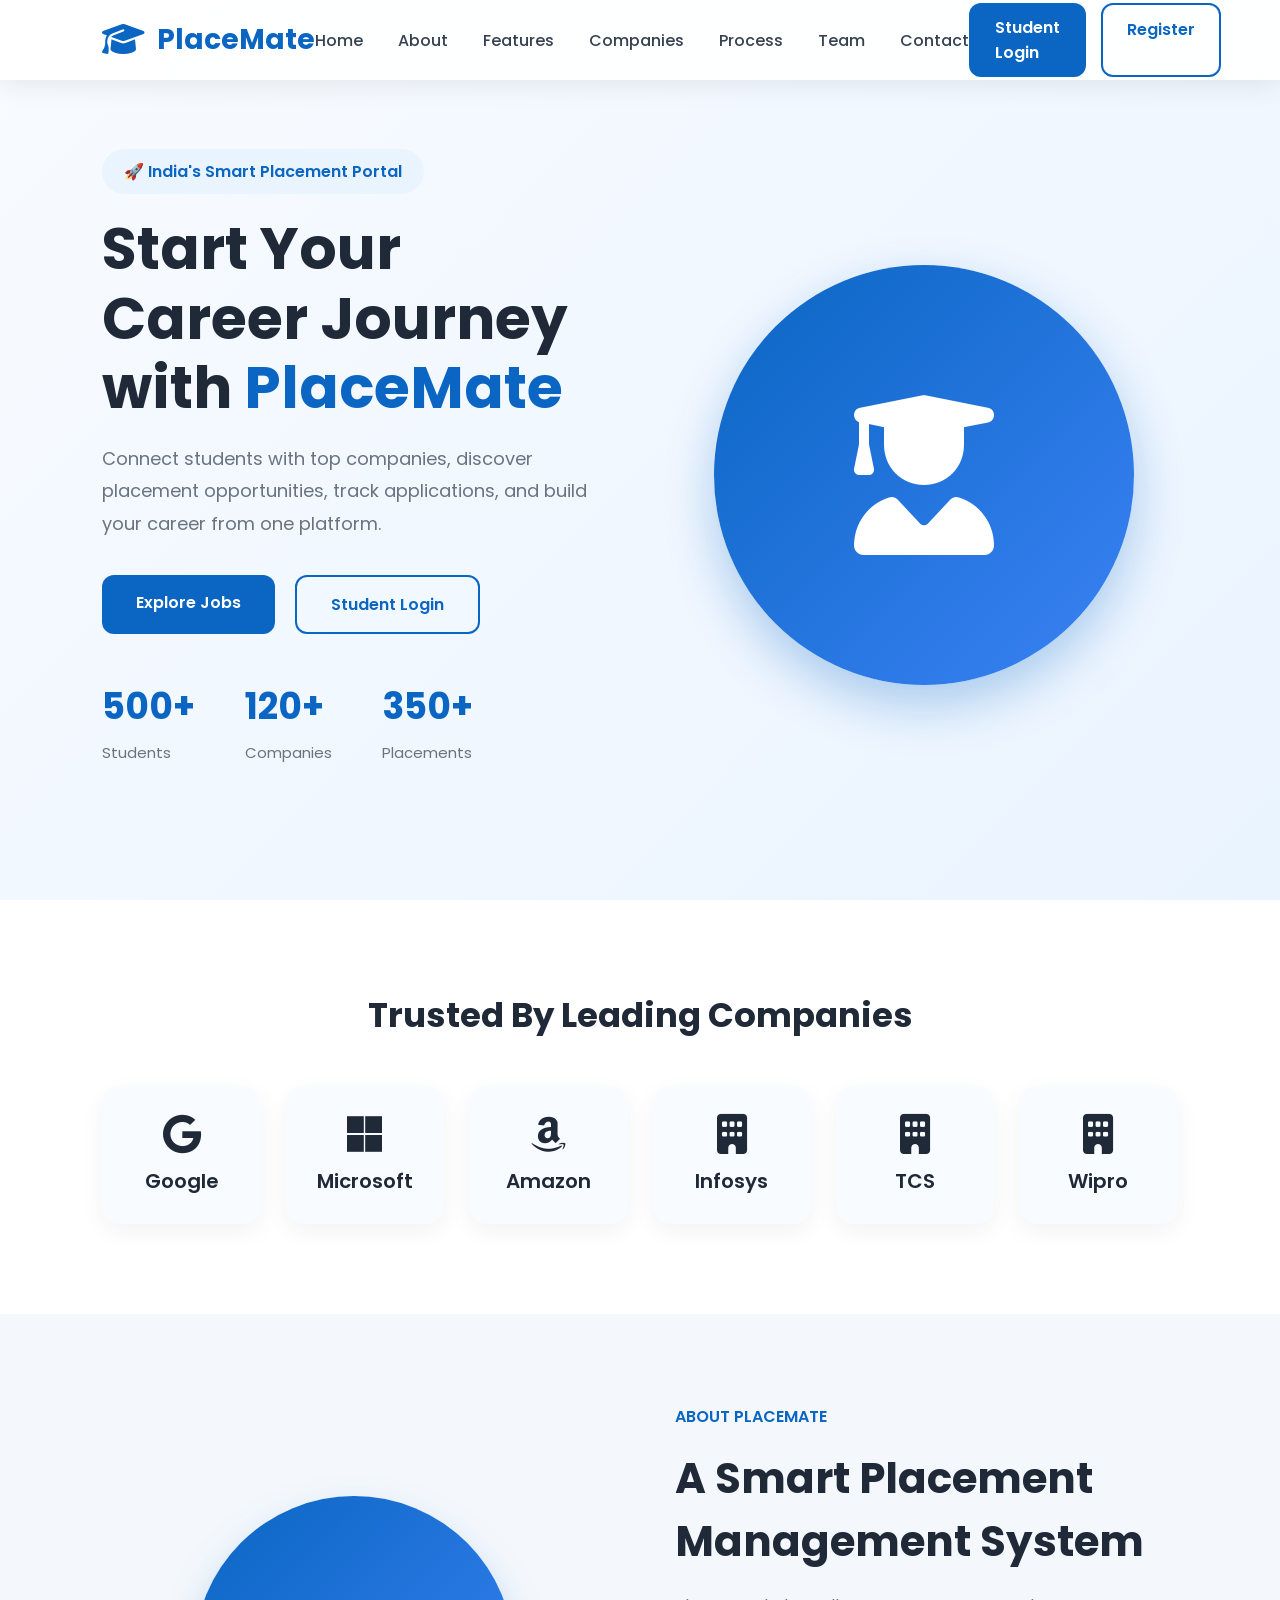
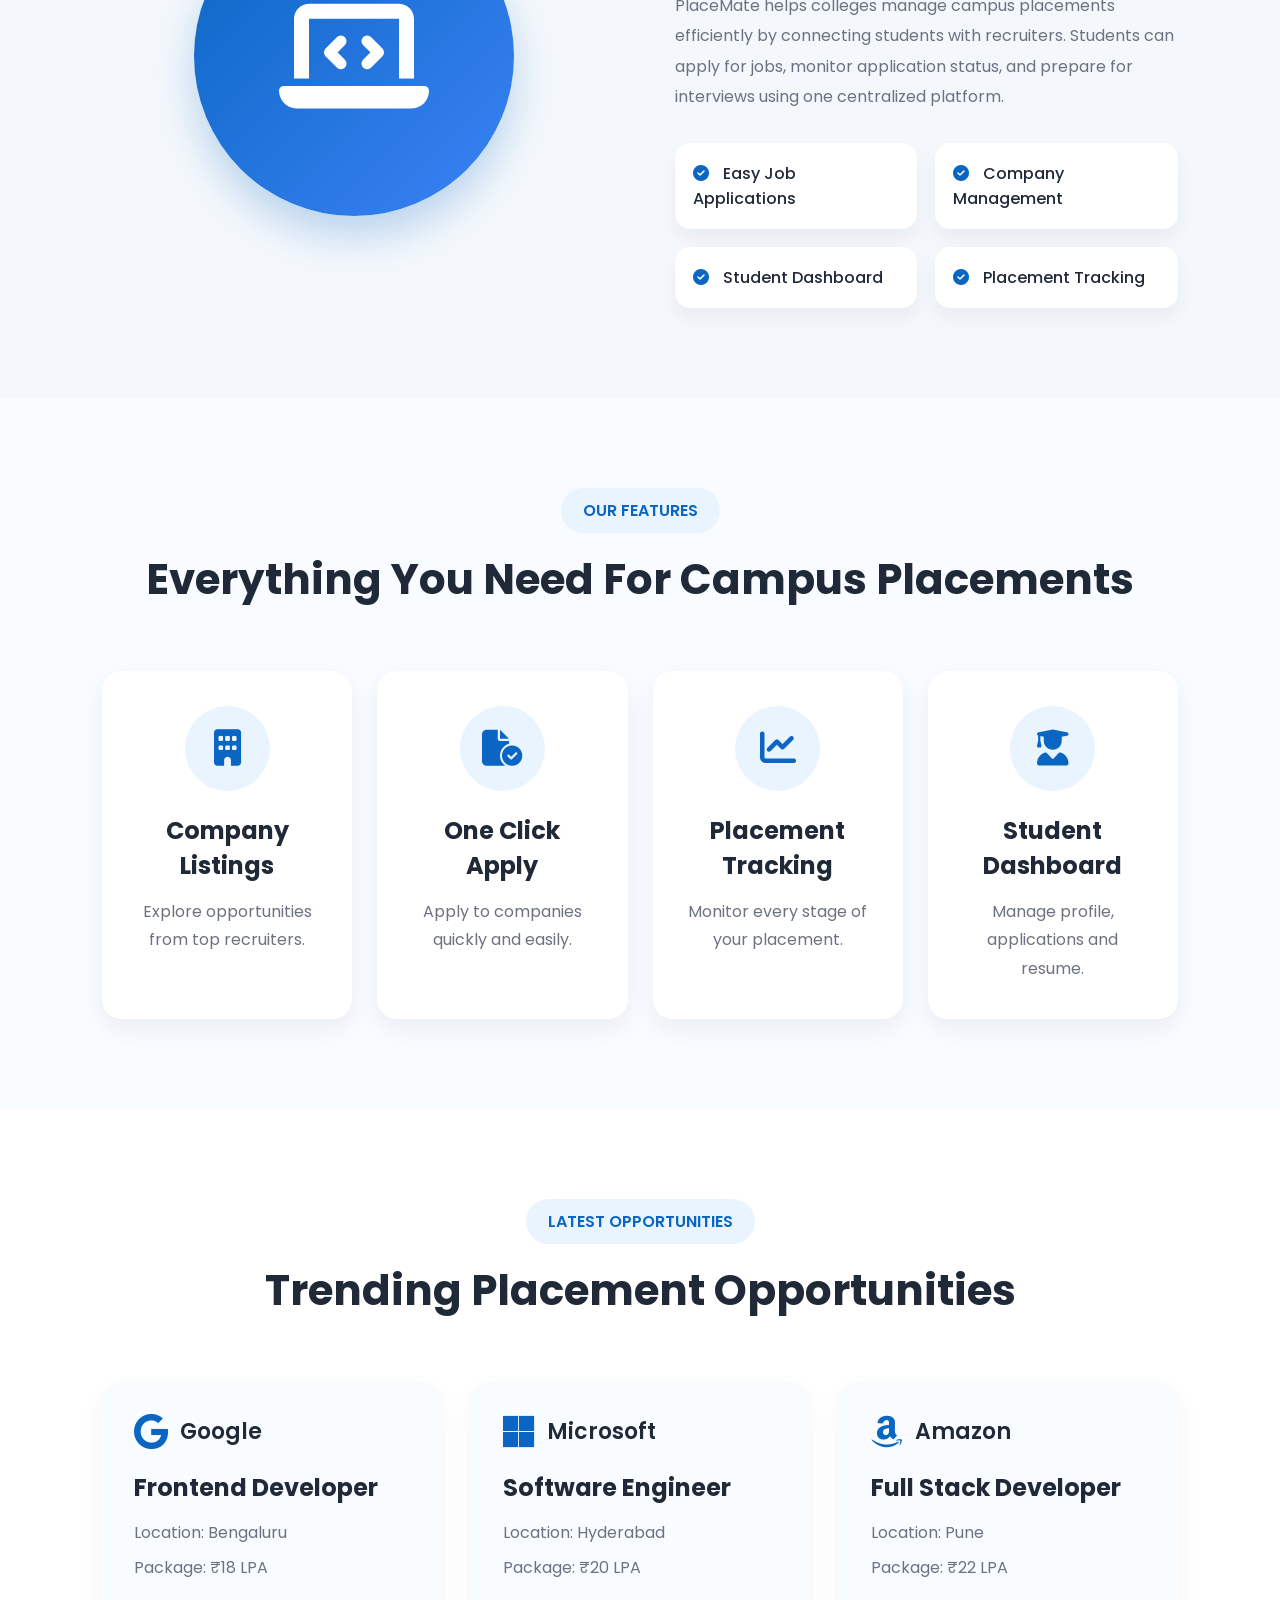
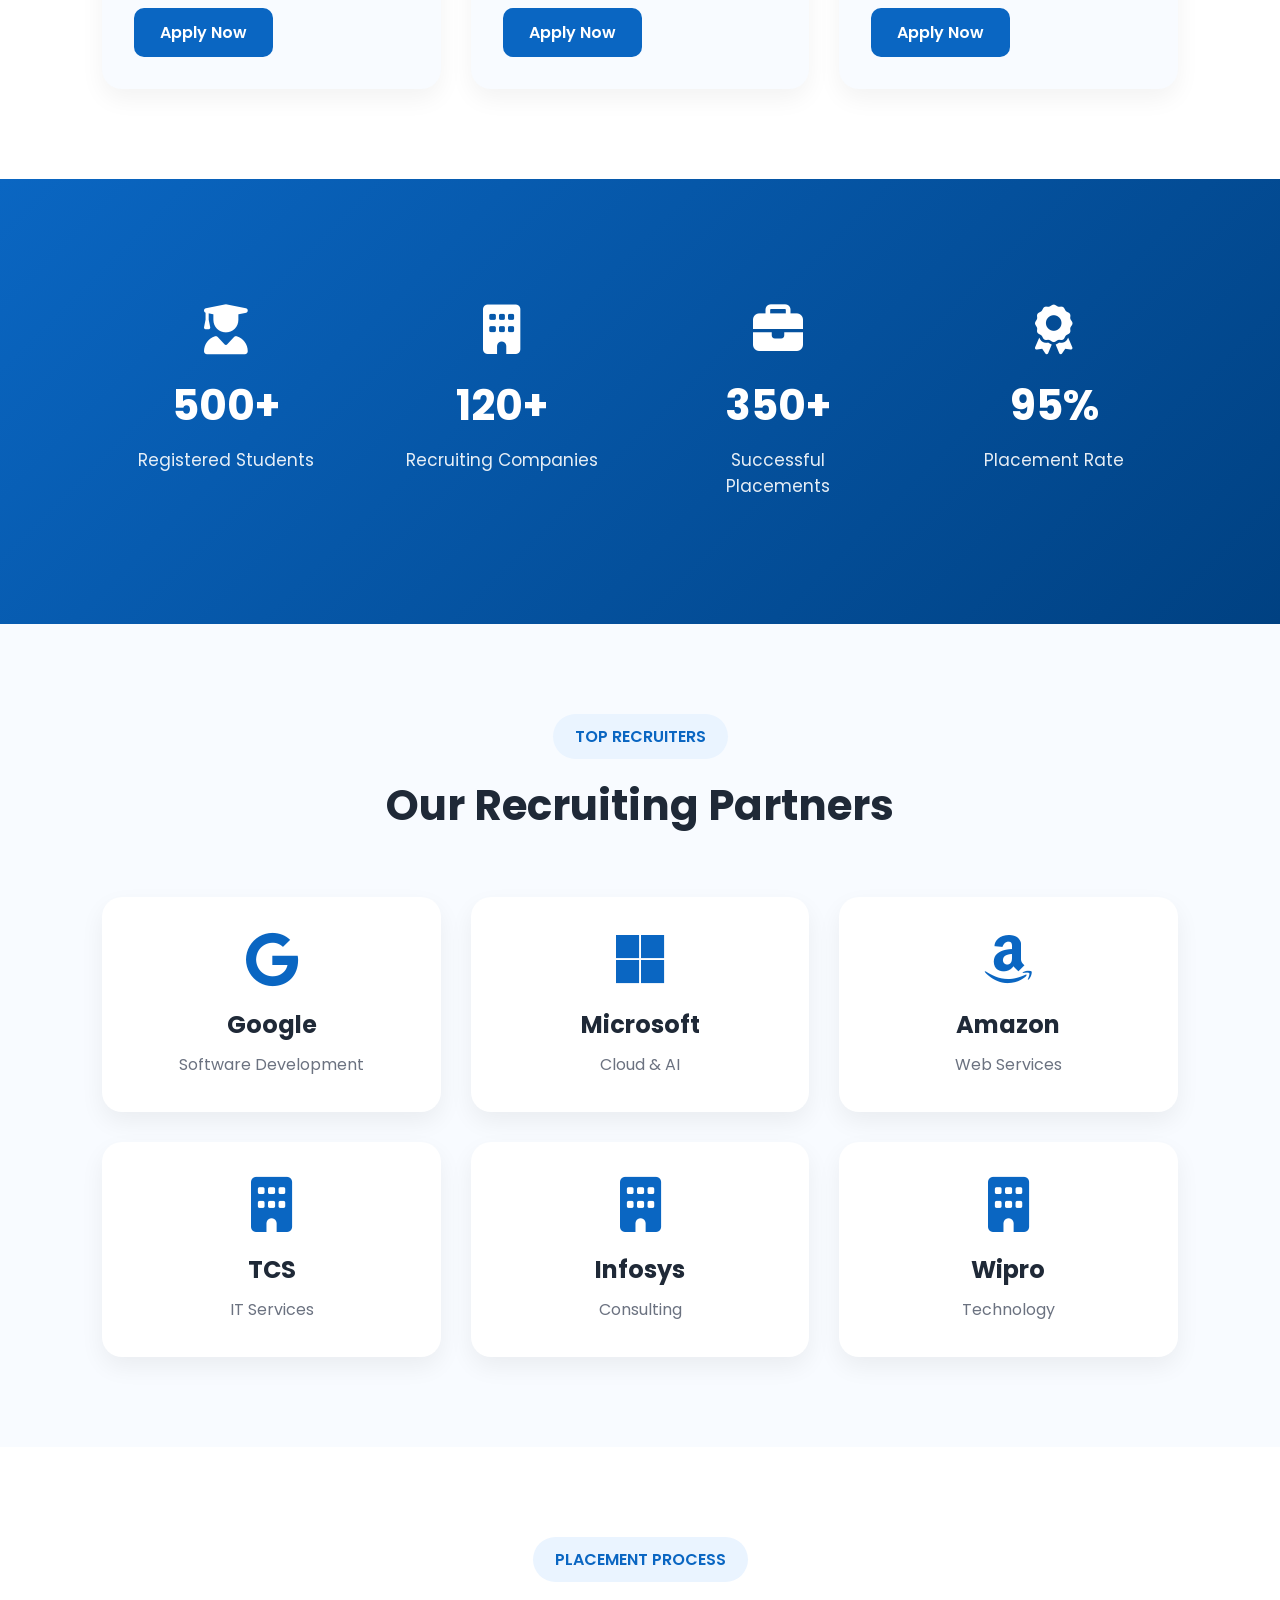
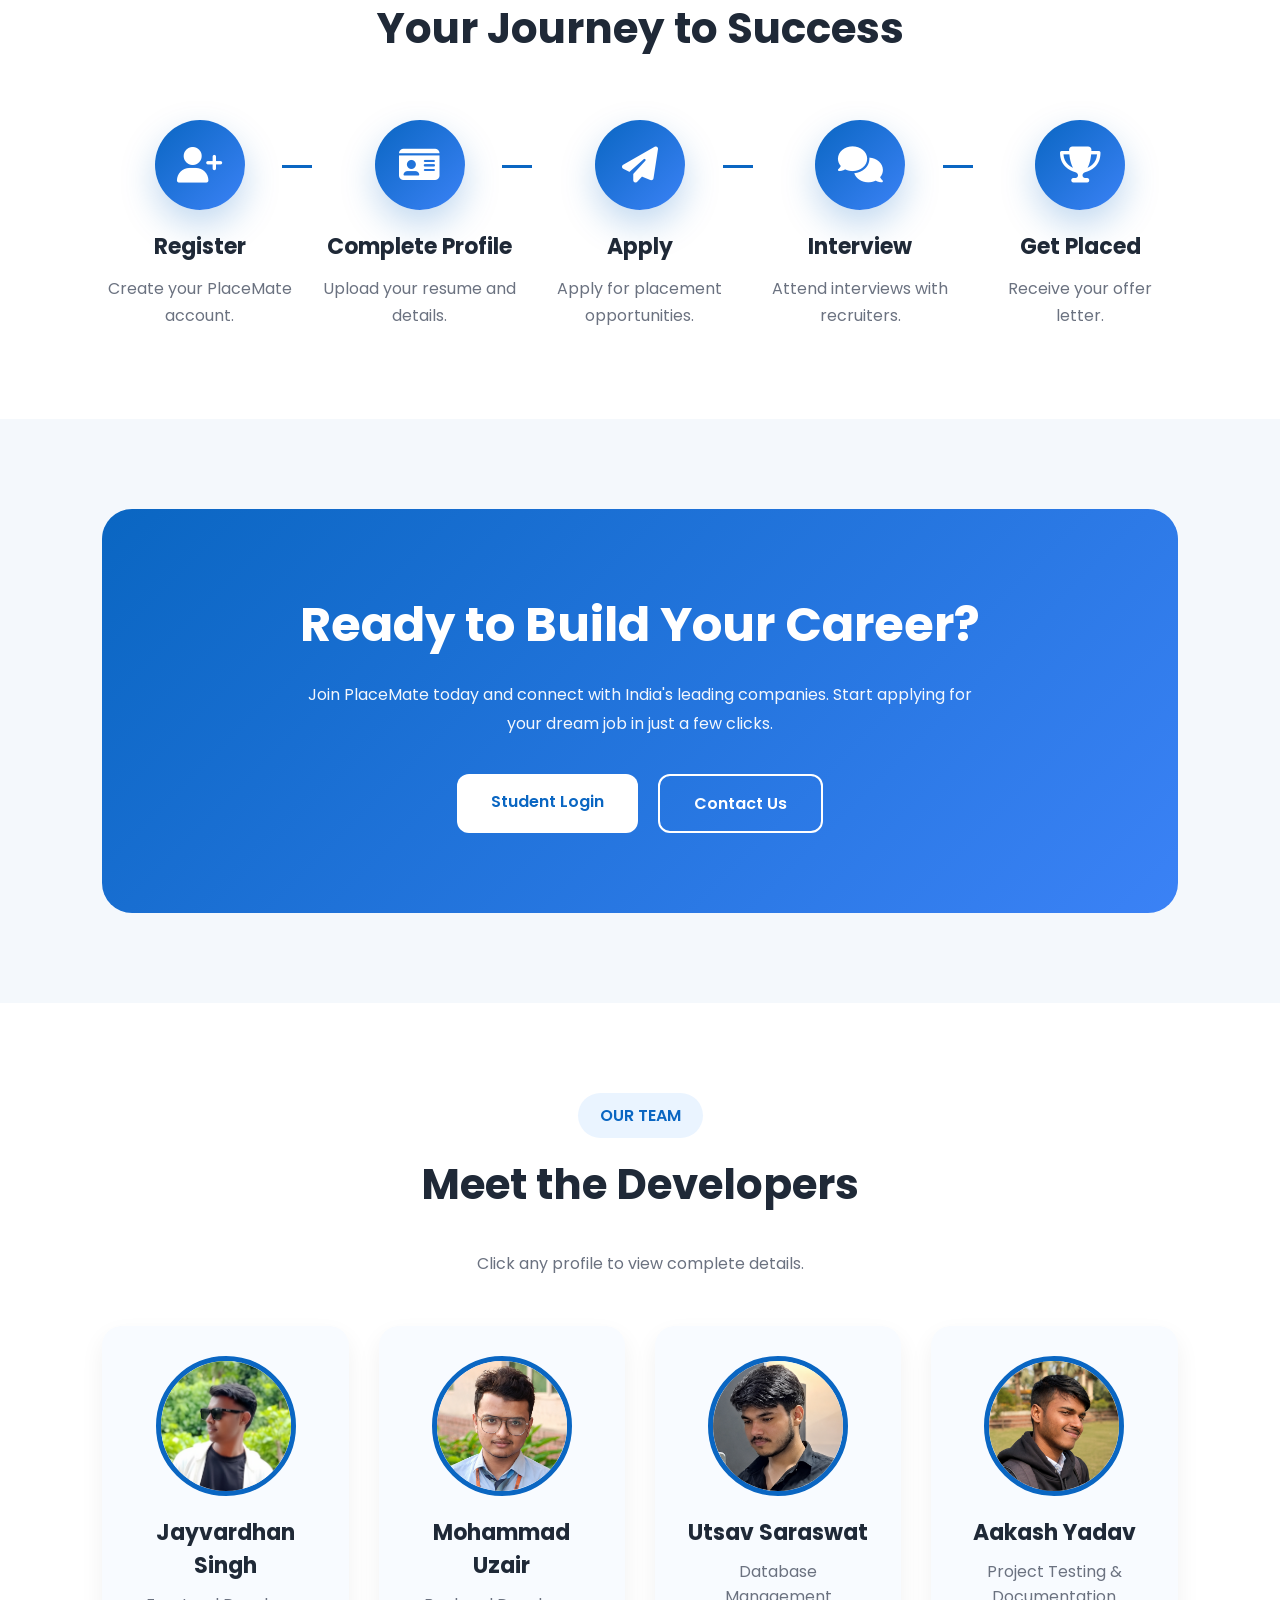
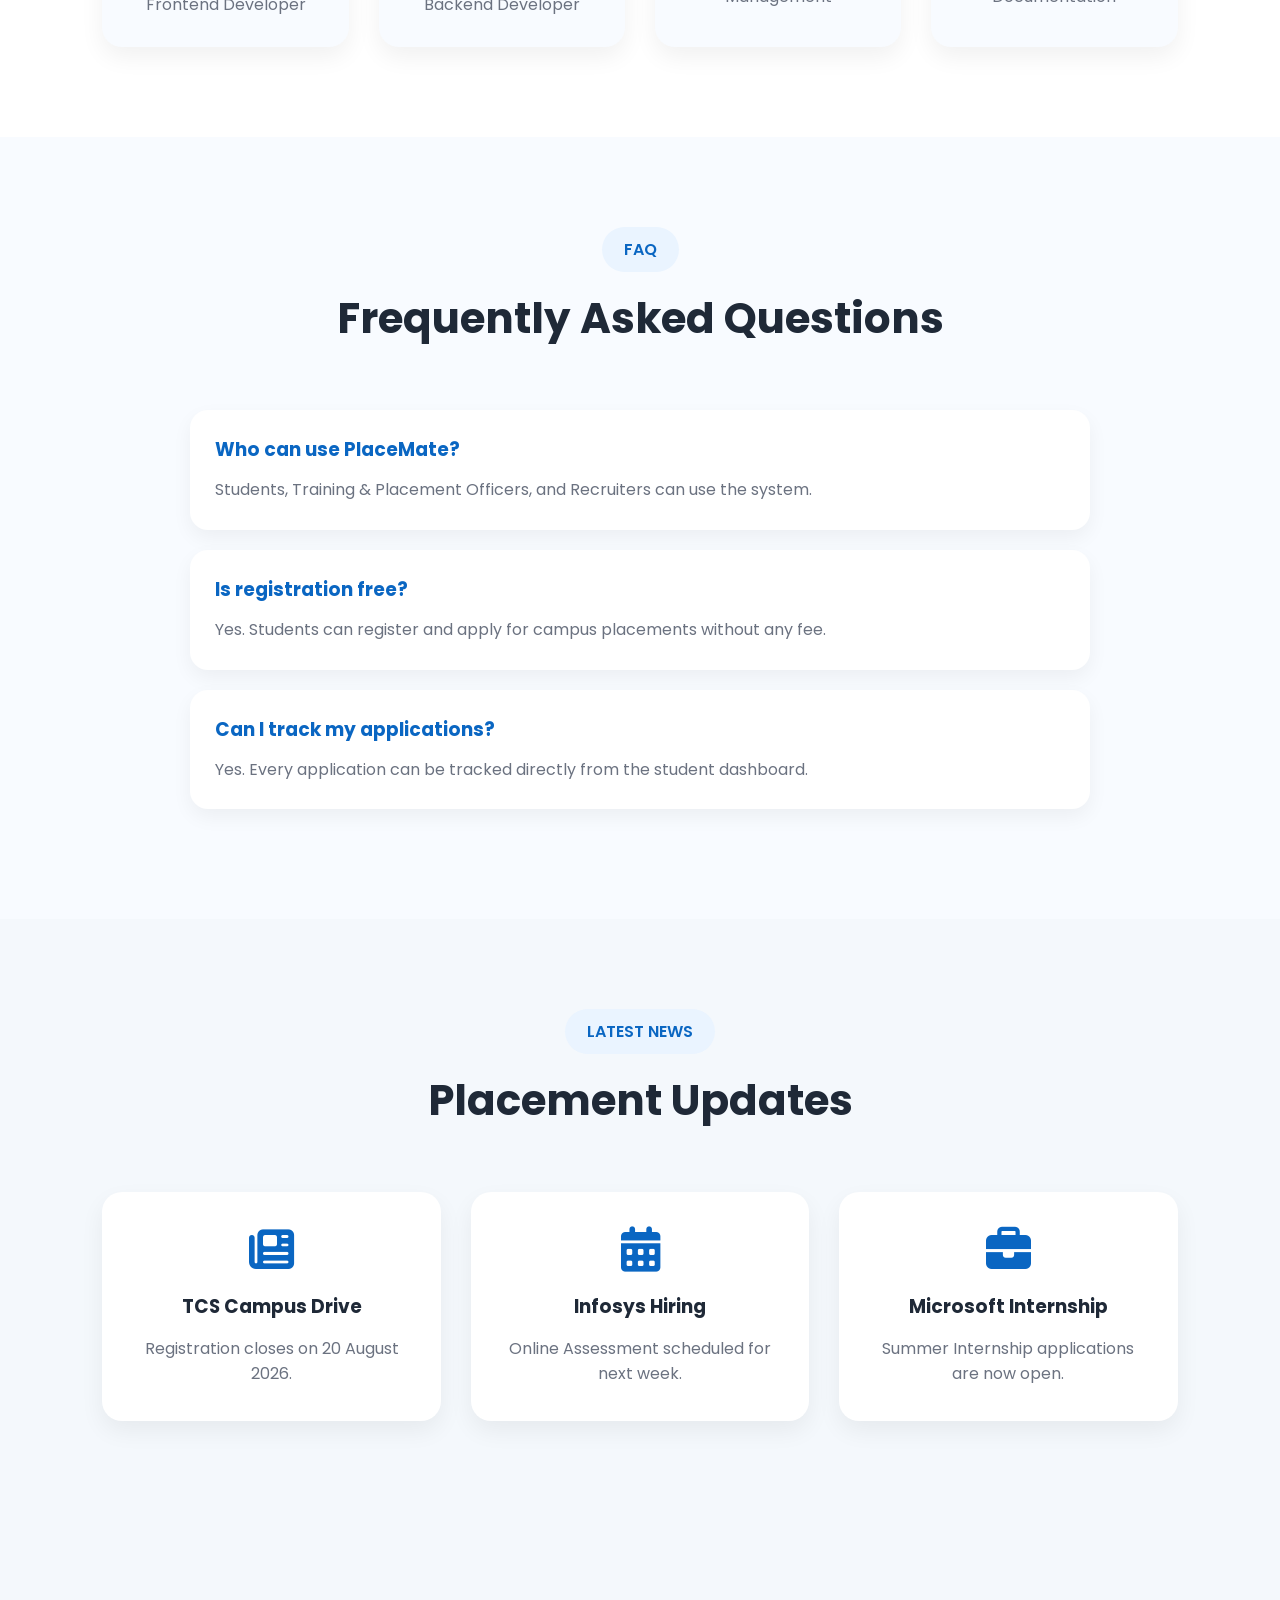
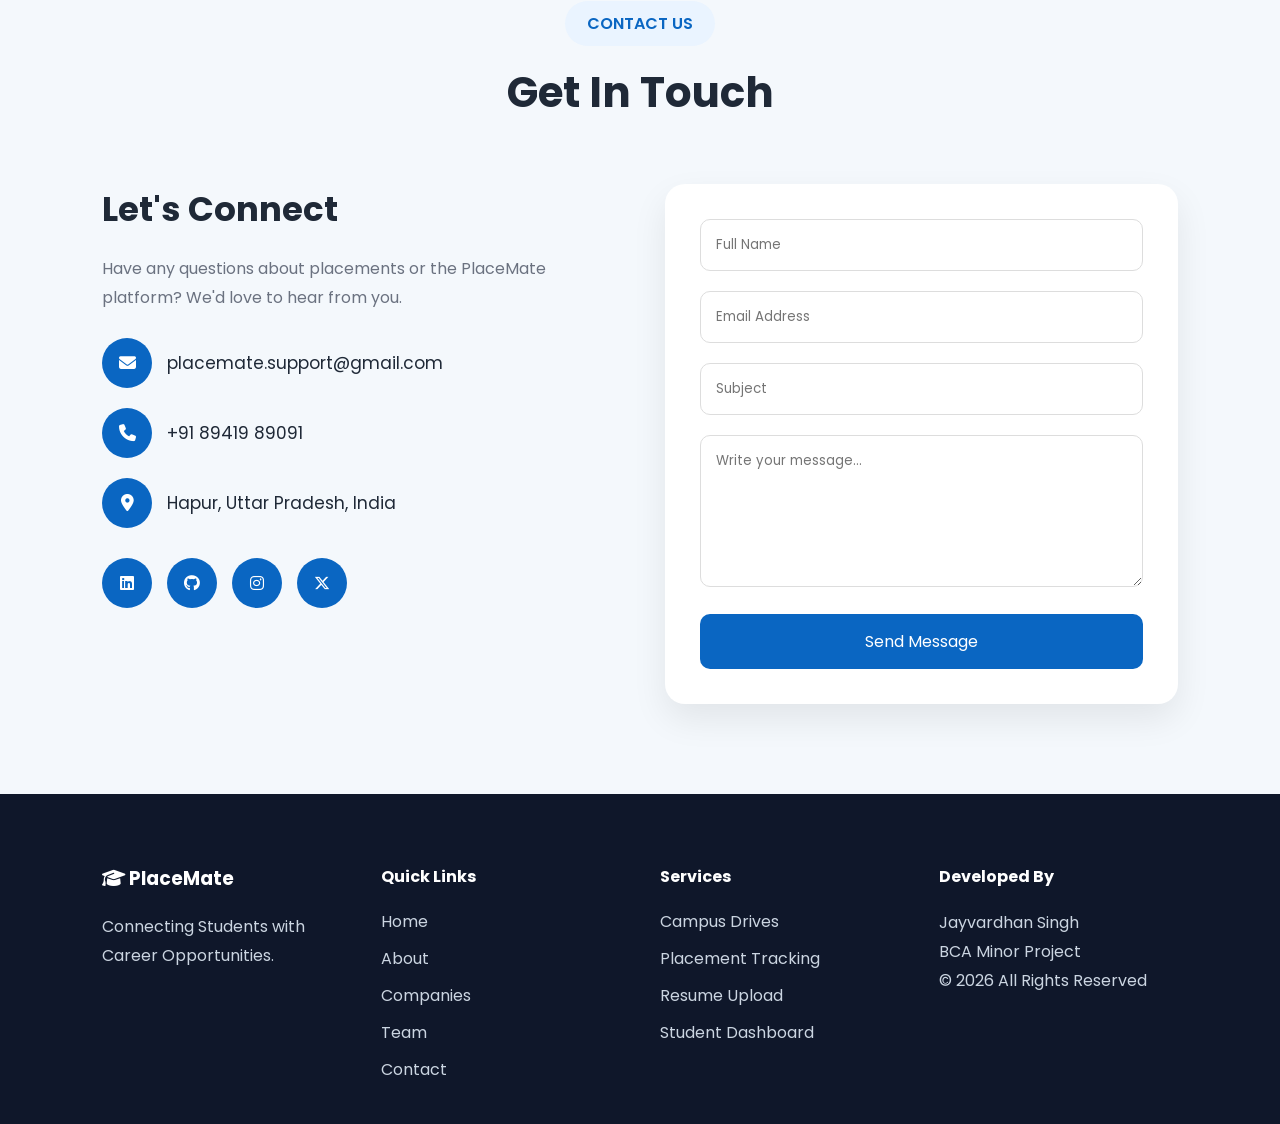
==== commit b0faafed: "Update Website" ====
--- a/index.html
+++ b/index.html
@@ -31,7 +31,7 @@
     <!-- CSS -->
 
     <link rel="stylesheet"
-        href="style.css">
+        href="css/index.css">
 
 </head>
 
@@ -77,7 +77,7 @@
 
         </a>
 
-        <a href="#" class="register-btn">
+        <a href="register.html" class="register-btn">
 
             Register
 
@@ -829,32 +829,32 @@
         <div class="team-card"
 
             data-name="Utsav Saraswat"
-            data-role="Testing & Documentation"
+            data-role="Database Management"
             data-roll="241272106097"
             data-email="saraswatutsav13@gmail.com"
-            data-skills="Testing, Documentation">
+            data-skills="MySQL, Database">
 
             <img src="images/utsav.png" alt="Utsav">
 
             <h3>Utsav Saraswat</h3>
 
-            <p>Testing & Documentation</p>
+            <p>Database Management</p>
 
         </div>
 
         <div class="team-card"
 
             data-name="Aakash Yadav"
-            data-role="Database Management"
+            data-role="Project Testing & Documentation"
             data-roll="241272106002"
             data-email="aakashy24-bca@sanskar.org"
-            data-skills="MySQL, Database">
+            data-skills="Testing, Documentation">
 
             <img src="images/aakash.png" alt="Aakash">
 
             <h3>Aakash Yadav</h3>
 
-            <p>Database Management</p>
+            <p>Project Testing & Documentation</p>
 
         </div>
 
@@ -1327,7 +1327,7 @@
         JAVASCRIPT
 =================================== -->
 
-<script src="script.js"></script>
+<script src="js/script.js"></script>
 
 </body>
 
--- a/css/index.css
+++ b/css/index.css
@@ -0,0 +1,2154 @@
+/* ==========================================
+        GOOGLE FONT
+========================================== */
+
+@import url('https://fonts.googleapis.com/css2?family=Poppins:wght@300;400;500;600;700;800&display=swap');
+
+/* ==========================================
+            RESET
+========================================== */
+
+*{
+    margin:0;
+    padding:0;
+    box-sizing:border-box;
+    scroll-behavior:smooth;
+    font-family:'Poppins',sans-serif;
+}
+
+body{
+    background:#F4F8FC;
+    color:#1F2937;
+    overflow-x:hidden;
+}
+
+a{
+    text-decoration:none;
+    color:inherit;
+}
+
+button{
+    border:none;
+    outline:none;
+    cursor:pointer;
+    font-family:'Poppins',sans-serif;
+}
+
+img{
+    max-width:100%;
+    display:block;
+}
+
+section{
+    padding:90px 8%;
+}
+
+/* ==========================================
+        CUSTOM SCROLLBAR
+========================================== */
+
+::-webkit-scrollbar{
+    width:10px;
+}
+
+::-webkit-scrollbar-track{
+    background:#EDF2F7;
+}
+
+::-webkit-scrollbar-thumb{
+    background:#0A66C2;
+    border-radius:50px;
+}
+
+::-webkit-scrollbar-thumb:hover{
+    background:#004182;
+}
+
+/* ==========================================
+            HEADER
+========================================== */
+
+.header{
+
+    position:fixed;
+    top:0;
+    left:0;
+    width:100%;
+    height:80px;
+
+    display:flex;
+    justify-content:space-between;
+    align-items:center;
+
+    padding:0 8%;
+
+    background:rgba(255,255,255,.9);
+
+    backdrop-filter:blur(18px);
+
+    box-shadow:0 5px 25px rgba(0,0,0,.08);
+
+    z-index:1000;
+
+}
+
+/* ==========================================
+            LOGO
+========================================== */
+
+.logo{
+
+    display:flex;
+    align-items:center;
+    gap:12px;
+
+    font-size:28px;
+    font-weight:700;
+
+    color:#0A66C2;
+
+}
+
+.logo i{
+
+    font-size:34px;
+
+}
+
+/* ==========================================
+            NAVBAR
+========================================== */
+
+.navbar{
+
+    display:flex;
+    gap:35px;
+
+}
+
+.navbar a{
+
+    position:relative;
+
+    font-weight:500;
+
+    color:#374151;
+
+    transition:.3s;
+
+}
+
+.navbar a:hover{
+
+    color:#0A66C2;
+
+}
+
+.navbar a::after{
+
+    content:"";
+
+    position:absolute;
+
+    left:0;
+    bottom:-8px;
+
+    width:0;
+    height:3px;
+
+    background:#0A66C2;
+
+    transition:.3s;
+
+}
+
+.navbar a:hover::after{
+
+    width:100%;
+
+}
+
+/* ==========================================
+        HEADER BUTTONS
+========================================== */
+
+.header-buttons{
+
+    display:flex;
+    gap:15px;
+
+}
+
+.login-btn{
+
+    background:#0A66C2;
+
+    color:white;
+
+    padding:12px 26px;
+
+    border-radius:12px;
+
+    font-weight:600;
+
+    transition:.35s;
+
+}
+
+.login-btn:hover{
+
+    background:#004182;
+
+    transform:translateY(-3px);
+
+}
+
+.register-btn{
+
+    border:2px solid #0A66C2;
+
+    color:#0A66C2;
+
+    padding:12px 24px;
+
+    border-radius:12px;
+
+    font-weight:600;
+
+    transition:.35s;
+
+}
+
+.register-btn:hover{
+
+    background:#0A66C2;
+
+    color:white;
+
+}
+
+/* ==========================================
+            HERO
+========================================== */
+
+.hero{
+
+    min-height:100vh;
+
+    display:grid;
+
+    grid-template-columns:1fr 1fr;
+
+    align-items:center;
+
+    gap:60px;
+
+    padding-top:140px;
+
+    background:
+
+    linear-gradient(
+
+    135deg,
+
+    #F8FBFF,
+
+    #EAF4FF
+
+    );
+
+}
+
+/* ==========================================
+        HERO LEFT
+========================================== */
+
+.hero-left h1{
+
+    font-size:58px;
+
+    line-height:1.2;
+
+    margin:20px 0;
+
+    font-weight:700;
+
+}
+
+.hero-left h1 span{
+
+    color:#0A66C2;
+
+}
+
+.hero-left p{
+
+    font-size:18px;
+
+    color:#6B7280;
+
+    line-height:1.8;
+
+    margin-bottom:35px;
+
+}
+
+/* ==========================================
+        HERO TAG
+========================================== */
+
+.hero-tag{
+
+    display:inline-block;
+
+    background:#EAF4FF;
+
+    color:#0A66C2;
+
+    padding:10px 22px;
+
+    border-radius:50px;
+
+    font-weight:600;
+
+}
+
+/* ==========================================
+        HERO BUTTONS
+========================================== */
+
+.hero-buttons{
+
+    display:flex;
+
+    gap:20px;
+
+    margin-bottom:45px;
+
+}
+
+.primary-btn{
+
+    background:#0A66C2;
+
+    color:white;
+
+    padding:15px 34px;
+
+    border-radius:12px;
+
+    font-weight:600;
+
+    transition:.35s;
+
+}
+
+.primary-btn:hover{
+
+    background:#004182;
+
+    transform:translateY(-4px);
+
+}
+
+.secondary-btn{
+
+    border:2px solid #0A66C2;
+
+    color:#0A66C2;
+
+    padding:15px 34px;
+
+    border-radius:12px;
+
+    font-weight:600;
+
+    transition:.35s;
+
+}
+
+.secondary-btn:hover{
+
+    background:#0A66C2;
+
+    color:white;
+
+}
+
+/* ==========================================
+        HERO STATS
+========================================== */
+
+.hero-stats{
+
+    display:flex;
+
+    gap:50px;
+
+}
+
+.hero-stats h2{
+
+    color:#0A66C2;
+
+    font-size:36px;
+
+}
+
+.hero-stats p{
+
+    margin-top:5px;
+
+    color:#6B7280;
+
+    font-size:15px;
+
+}
+
+/* ==========================================
+        HERO RIGHT
+========================================== */
+
+.hero-right{
+
+    display:flex;
+
+    justify-content:center;
+
+}
+
+.hero-image{
+
+    width:420px;
+
+    height:420px;
+
+    border-radius:50%;
+
+    display:flex;
+
+    justify-content:center;
+
+    align-items:center;
+
+    background:linear-gradient(135deg,#0A66C2,#3B82F6);
+
+    color:white;
+
+    box-shadow:0 20px 50px rgba(10,102,194,.30);
+
+    animation:float 4s ease-in-out infinite;
+
+}
+
+.hero-image i{
+
+    font-size:160px;
+
+}
+
+/* ==========================================
+            FLOAT ANIMATION
+========================================== */
+
+@keyframes float{
+
+    0%,100%{
+
+        transform:translateY(0);
+
+    }
+
+    50%{
+
+        transform:translateY(-18px);
+
+    }
+
+}
+
+/* ==========================================
+        SECTION HEADING
+========================================== */
+
+.section-heading{
+
+    text-align:center;
+
+    margin-bottom:60px;
+
+}
+
+.section-heading span{
+
+    display:inline-block;
+
+    padding:10px 22px;
+
+    background:#EAF4FF;
+
+    color:#0A66C2;
+
+    border-radius:50px;
+
+    font-weight:600;
+
+    margin-bottom:15px;
+
+}
+
+.section-heading h2{
+
+    font-size:42px;
+
+    color:#1F2937;
+
+    font-weight:700;
+
+}
+
+/* ==========================================
+        TRUSTED COMPANIES
+========================================== */
+
+.trusted-companies{
+
+    background:#ffffff;
+
+    text-align:center;
+
+}
+
+.trusted-companies h2{
+
+    margin-bottom:45px;
+
+    font-size:34px;
+
+    color:#1F2937;
+
+}
+
+.company-logos{
+
+    display:grid;
+
+    grid-template-columns:repeat(6,1fr);
+
+    gap:25px;
+
+}
+
+.company-logos div{
+
+    background:#F8FBFF;
+
+    padding:28px;
+
+    border-radius:18px;
+
+    font-size:20px;
+
+    font-weight:600;
+
+    transition:.35s;
+
+    box-shadow:0 8px 25px rgba(0,0,0,.05);
+
+}
+
+.company-logos div:hover{
+
+    transform:translateY(-8px);
+
+    background:#0A66C2;
+
+    color:white;
+
+}
+
+.company-logos i{
+
+    display:block;
+
+    font-size:40px;
+
+    margin-bottom:12px;
+
+}
+
+/* ==========================================
+            ABOUT
+========================================== */
+
+.about{
+
+    display:grid;
+
+    grid-template-columns:1fr 1fr;
+
+    align-items:center;
+
+    gap:70px;
+
+}
+
+.about-left{
+
+    display:flex;
+
+    justify-content:center;
+
+}
+
+.about-left i{
+
+    width:320px;
+
+    height:320px;
+
+    border-radius:50%;
+
+    display:flex;
+
+    justify-content:center;
+
+    align-items:center;
+
+    background:linear-gradient(135deg,#0A66C2,#3B82F6);
+
+    color:white;
+
+    font-size:120px;
+
+    box-shadow:0 20px 40px rgba(10,102,194,.25);
+
+}
+
+.about-right span{
+
+    color:#0A66C2;
+
+    font-weight:600;
+
+}
+
+.about-right h2{
+
+    font-size:42px;
+
+    margin:18px 0;
+
+}
+
+.about-right p{
+
+    color:#6B7280;
+
+    line-height:1.9;
+
+    margin-bottom:30px;
+
+}
+
+.about-list{
+
+    display:grid;
+
+    grid-template-columns:repeat(2,1fr);
+
+    gap:18px;
+
+}
+
+.about-list div{
+
+    background:white;
+
+    padding:18px;
+
+    border-radius:15px;
+
+    box-shadow:0 10px 20px rgba(0,0,0,.05);
+
+    font-weight:500;
+
+}
+
+.about-list i{
+
+    color:#0A66C2;
+
+    margin-right:10px;
+
+}
+
+/* ==========================================
+            FEATURES
+========================================== */
+
+.features{
+
+    background:#F8FBFF;
+
+}
+
+.feature-grid{
+
+    display:grid;
+
+    grid-template-columns:repeat(4,1fr);
+
+    gap:25px;
+
+}
+
+.feature-card{
+
+    background:white;
+
+    padding:35px;
+
+    border-radius:20px;
+
+    text-align:center;
+
+    transition:.35s;
+
+    box-shadow:0 10px 25px rgba(0,0,0,.06);
+
+}
+
+.feature-card:hover{
+
+    transform:translateY(-10px);
+
+    box-shadow:0 20px 40px rgba(10,102,194,.15);
+
+}
+
+.feature-card i{
+
+    width:85px;
+
+    height:85px;
+
+    margin:auto;
+
+    border-radius:50%;
+
+    display:flex;
+
+    justify-content:center;
+
+    align-items:center;
+
+    background:#EAF4FF;
+
+    color:#0A66C2;
+
+    font-size:36px;
+
+    margin-bottom:22px;
+
+}
+
+.feature-card h3{
+
+    font-size:24px;
+
+    margin-bottom:15px;
+
+}
+
+.feature-card p{
+
+    color:#6B7280;
+
+    line-height:1.8;
+
+}
+
+/* ==========================================
+        LATEST JOBS
+========================================== */
+
+.latest-jobs{
+
+    background:#ffffff;
+
+}
+
+.jobs-grid{
+
+    display:grid;
+
+    grid-template-columns:repeat(3,1fr);
+
+    gap:30px;
+
+}
+
+.job-card{
+
+    background:#F8FBFF;
+
+    padding:30px;
+
+    border-radius:20px;
+
+    transition:.35s;
+
+    border:2px solid transparent;
+
+    box-shadow:0 10px 25px rgba(0,0,0,.05);
+
+}
+
+.job-card:hover{
+
+    transform:translateY(-10px);
+
+    border-color:#0A66C2;
+
+    box-shadow:0 20px 35px rgba(10,102,194,.15);
+
+}
+
+.job-top{
+
+    display:flex;
+
+    align-items:center;
+
+    gap:12px;
+
+    margin-bottom:20px;
+
+}
+
+.job-top i{
+
+    font-size:36px;
+
+    color:#0A66C2;
+
+}
+
+.job-top span{
+
+    font-size:22px;
+
+    font-weight:600;
+
+}
+
+.job-card h3{
+
+    font-size:24px;
+
+    margin-bottom:15px;
+
+}
+
+.job-card p{
+
+    color:#6B7280;
+
+    margin-bottom:10px;
+
+}
+
+.job-btn{
+
+    display:inline-block;
+
+    margin-top:18px;
+
+    background:#0A66C2;
+
+    color:white;
+
+    padding:12px 26px;
+
+    border-radius:10px;
+
+    font-weight:600;
+
+    transition:.35s;
+
+}
+
+.job-btn:hover{
+
+    background:#004182;
+
+}
+
+/* ==========================================
+        COMMON CARD HOVER
+========================================== */
+
+.feature-card,
+.job-card,
+.company-logos div,
+.about-list div{
+
+    transition:all .35s ease;
+
+}
+
+/* ==========================================
+            STATISTICS
+========================================== */
+
+.statistics{
+
+    background:linear-gradient(135deg,#0A66C2,#004182);
+
+    color:#fff;
+
+    display:grid;
+
+    grid-template-columns:repeat(4,1fr);
+
+    gap:30px;
+
+    text-align:center;
+
+}
+
+.stat-card{
+
+    padding:35px 25px;
+
+}
+
+.stat-card i{
+
+    font-size:50px;
+
+    margin-bottom:20px;
+
+}
+
+.stat-card h2{
+
+    font-size:42px;
+
+    font-weight:700;
+
+    margin-bottom:10px;
+
+}
+
+.stat-card p{
+
+    font-size:17px;
+
+    opacity:.9;
+
+}
+
+/* ==========================================
+        TOP RECRUITERS
+========================================== */
+
+.companies{
+
+    background:#F8FBFF;
+
+}
+
+.company-grid{
+
+    display:grid;
+
+    grid-template-columns:repeat(3,1fr);
+
+    gap:30px;
+
+}
+
+.company-card{
+
+    background:#fff;
+
+    border-radius:20px;
+
+    padding:35px;
+
+    text-align:center;
+
+    transition:.35s;
+
+    box-shadow:0 10px 25px rgba(0,0,0,.06);
+
+}
+
+.company-card:hover{
+
+    transform:translateY(-10px);
+
+    box-shadow:0 20px 40px rgba(10,102,194,.15);
+
+}
+
+.company-card i{
+
+    font-size:55px;
+
+    color:#0A66C2;
+
+    margin-bottom:20px;
+
+}
+
+.company-card h3{
+
+    font-size:24px;
+
+    margin-bottom:10px;
+
+}
+
+.company-card p{
+
+    color:#6B7280;
+
+}
+
+/* ==========================================
+        PLACEMENT PROCESS
+========================================== */
+
+.process{
+
+    background:#fff;
+
+}
+
+.process-container{
+
+    display:grid;
+
+    grid-template-columns:repeat(5,1fr);
+
+    gap:25px;
+
+}
+
+.process-step{
+
+    text-align:center;
+
+    position:relative;
+
+}
+
+.process-step:not(:last-child)::after{
+
+    content:"";
+
+    position:absolute;
+
+    top:45px;
+
+    right:-15px;
+
+    width:30px;
+
+    height:3px;
+
+    background:#0A66C2;
+
+}
+
+.process-icon{
+
+    width:90px;
+
+    height:90px;
+
+    margin:auto;
+
+    border-radius:50%;
+
+    background:linear-gradient(135deg,#0A66C2,#3B82F6);
+
+    color:#fff;
+
+    display:flex;
+
+    justify-content:center;
+
+    align-items:center;
+
+    font-size:36px;
+
+    margin-bottom:20px;
+
+    box-shadow:0 15px 35px rgba(10,102,194,.25);
+
+}
+
+.process-step h3{
+
+    margin-bottom:12px;
+
+    font-size:22px;
+
+}
+
+.process-step p{
+
+    color:#6B7280;
+
+    line-height:1.7;
+
+}
+
+/* ==========================================
+            CTA SECTION
+========================================== */
+
+.cta-section{
+
+    background:linear-gradient(135deg,#0A66C2,#3B82F6);
+
+    color:white;
+
+    text-align:center;
+
+    border-radius:30px;
+
+    margin:90px 8%;
+
+    padding:80px 50px;
+
+}
+
+.cta-content h2{
+
+    font-size:48px;
+
+    margin-bottom:20px;
+
+}
+
+.cta-content p{
+
+    max-width:700px;
+
+    margin:auto;
+
+    line-height:1.8;
+
+    margin-bottom:35px;
+
+    opacity:.95;
+
+}
+
+.cta-buttons{
+
+    display:flex;
+
+    justify-content:center;
+
+    gap:20px;
+
+}
+
+.cta-buttons .primary-btn{
+
+    background:white;
+
+    color:#0A66C2;
+
+}
+
+.cta-buttons .primary-btn:hover{
+
+    background:#F3F6F9;
+
+}
+
+.cta-buttons .secondary-btn{
+
+    border:2px solid white;
+
+    color:white;
+
+}
+
+.cta-buttons .secondary-btn:hover{
+
+    background:white;
+
+    color:#0A66C2;
+
+}
+
+/* ==========================================
+        SUCCESS STORIES
+========================================== */
+
+.success-section{
+
+    background:#F8FBFF;
+
+}
+
+.success-grid{
+
+    display:grid;
+
+    grid-template-columns:repeat(3,1fr);
+
+    gap:30px;
+
+}
+
+.success-card{
+
+    background:#fff;
+
+    padding:35px;
+
+    border-radius:20px;
+
+    text-align:center;
+
+    transition:.35s;
+
+    box-shadow:0 10px 25px rgba(0,0,0,.06);
+
+}
+
+.success-card:hover{
+
+    transform:translateY(-10px);
+
+    box-shadow:0 20px 40px rgba(10,102,194,.15);
+
+}
+
+.success-card img{
+
+    width:120px;
+
+    height:120px;
+
+    border-radius:50%;
+
+    object-fit:cover;
+
+    margin:auto;
+
+    margin-bottom:20px;
+
+    border:5px solid #0A66C2;
+
+}
+
+.success-card h3{
+
+    font-size:24px;
+
+    margin-bottom:8px;
+
+}
+
+.success-card h4{
+
+    color:#0A66C2;
+
+    margin-bottom:8px;
+
+}
+
+.success-card span{
+
+    display:block;
+
+    color:#6B7280;
+
+    margin-bottom:18px;
+
+}
+
+.success-card p{
+
+    color:#555;
+
+    line-height:1.8;
+
+}
+
+/* ==========================================
+            TEAM
+========================================== */
+
+.team-section{
+
+    background:#fff;
+
+}
+
+.team-grid{
+
+    display:grid;
+
+    grid-template-columns:repeat(4,1fr);
+
+    gap:30px;
+
+}
+
+.team-card{
+
+    background:#F8FBFF;
+
+    padding:30px;
+
+    border-radius:20px;
+
+    text-align:center;
+
+    cursor:pointer;
+
+    transition:.35s;
+
+    box-shadow:0 10px 25px rgba(0,0,0,.06);
+
+}
+
+.team-card:hover{
+
+    transform:translateY(-10px);
+
+    box-shadow:0 20px 40px rgba(10,102,194,.18);
+
+}
+
+.team-card img{
+
+    width:140px;
+
+    height:140px;
+
+    border-radius:50%;
+
+    object-fit:cover;
+
+    margin:auto;
+
+    border:5px solid #0A66C2;
+
+    margin-bottom:20px;
+
+}
+
+.team-card h3{
+
+    font-size:22px;
+
+    margin-bottom:10px;
+
+}
+
+.team-card p{
+
+    color:#6B7280;
+
+}
+
+.section-subtitle{
+
+    text-align:center;
+
+    color:#6B7280;
+
+    margin-top:-25px;
+
+    margin-bottom:50px;
+
+}
+
+/* ==========================================
+        PROFILE MODAL
+========================================== */
+
+.profile-modal{
+
+    position:fixed;
+    inset:0;
+
+    background:rgba(0,0,0,.6);
+
+    display:none;
+
+    justify-content:center;
+    align-items:center;
+
+    z-index:9999;
+
+    padding:20px;
+
+}
+
+.profile-modal.active{
+
+    display:flex;
+
+}
+
+.profile-box{
+
+    background:#fff;
+
+    width:100%;
+    max-width:500px;
+
+    padding:40px;
+
+    border-radius:25px;
+
+    text-align:center;
+
+    position:relative;
+
+    animation:popup .35s ease;
+
+    box-shadow:0 25px 60px rgba(0,0,0,.25);
+
+}
+
+@keyframes popup{
+
+    from{
+
+        transform:scale(.8);
+        opacity:0;
+
+    }
+
+    to{
+
+        transform:scale(1);
+        opacity:1;
+
+    }
+
+}
+
+.close-profile{
+
+    position:absolute;
+
+    top:18px;
+    right:22px;
+
+    font-size:30px;
+
+    cursor:pointer;
+
+    color:#555;
+
+}
+
+.close-profile:hover{
+
+    color:#0A66C2;
+
+}
+
+.profile-box img{
+
+    width:160px;
+    height:160px;
+
+    object-fit:cover;
+
+    border-radius:50%;
+
+    border:6px solid #0A66C2;
+
+    margin:auto;
+
+    margin-bottom:20px;
+
+}
+
+.profile-box h2{
+
+    margin-bottom:10px;
+
+}
+
+.profile-box p{
+
+    margin:10px 0;
+
+    color:#555;
+
+}
+
+.profile-links{
+
+    display:flex;
+
+    justify-content:center;
+
+    gap:15px;
+
+    margin-top:25px;
+
+}
+
+.profile-links a{
+
+    background:#0A66C2;
+
+    color:white;
+
+    padding:12px 22px;
+
+    border-radius:10px;
+
+    transition:.3s;
+
+}
+
+.profile-links a:hover{
+
+    background:#004182;
+
+}
+
+/* ==========================================
+            FAQ
+========================================== */
+
+.faq-section{
+
+    background:#F8FBFF;
+
+}
+
+.faq-container{
+
+    max-width:900px;
+
+    margin:auto;
+
+}
+
+.faq-item{
+
+    background:white;
+
+    padding:25px;
+
+    border-radius:18px;
+
+    margin-bottom:20px;
+
+    box-shadow:0 8px 20px rgba(0,0,0,.05);
+
+}
+
+.faq-item h3{
+
+    margin-bottom:12px;
+
+    color:#0A66C2;
+
+}
+
+.faq-item p{
+
+    color:#6B7280;
+
+    line-height:1.8;
+
+}
+
+/* ==========================================
+            NEWS
+========================================== */
+
+.news-grid{
+
+    display:grid;
+
+    grid-template-columns:repeat(3,1fr);
+
+    gap:30px;
+
+}
+
+.news-card{
+
+    background:white;
+
+    border-radius:20px;
+
+    padding:35px;
+
+    text-align:center;
+
+    transition:.35s;
+
+    box-shadow:0 10px 25px rgba(0,0,0,.06);
+
+}
+
+.news-card:hover{
+
+    transform:translateY(-10px);
+
+}
+
+.news-card i{
+
+    font-size:45px;
+
+    color:#0A66C2;
+
+    margin-bottom:20px;
+
+}
+
+.news-card h3{
+
+    margin-bottom:15px;
+
+}
+
+.news-card p{
+
+    color:#6B7280;
+
+}
+
+/* ==========================================
+        CONTACT
+========================================== */
+
+.contact-container{
+
+    display:grid;
+
+    grid-template-columns:1fr 1fr;
+
+    gap:50px;
+
+}
+
+.contact-info h3{
+
+    font-size:34px;
+
+    margin-bottom:20px;
+
+}
+
+.contact-info p{
+
+    color:#6B7280;
+
+    line-height:1.8;
+
+    margin-bottom:25px;
+
+}
+
+.info-box{
+
+    display:flex;
+
+    align-items:center;
+
+    gap:15px;
+
+    margin-bottom:20px;
+
+    font-size:17px;
+
+}
+
+.info-box i{
+
+    width:50px;
+    height:50px;
+
+    display:flex;
+
+    justify-content:center;
+    align-items:center;
+
+    background:#0A66C2;
+
+    color:white;
+
+    border-radius:50%;
+
+}
+
+.social-icons{
+
+    display:flex;
+
+    gap:15px;
+
+    margin-top:30px;
+
+}
+
+.social-icons a{
+
+    width:50px;
+    height:50px;
+
+    display:flex;
+
+    justify-content:center;
+    align-items:center;
+
+    border-radius:50%;
+
+    background:#0A66C2;
+
+    color:white;
+
+    transition:.3s;
+
+}
+
+.social-icons a:hover{
+
+    transform:translateY(-5px);
+
+}
+
+.contact-form{
+
+    background:white;
+
+    padding:35px;
+
+    border-radius:20px;
+
+    box-shadow:0 15px 35px rgba(0,0,0,.08);
+
+}
+
+.contact-form input,
+.contact-form textarea{
+
+    width:100%;
+
+    padding:15px;
+
+    margin-bottom:20px;
+
+    border:1px solid #ddd;
+
+    border-radius:10px;
+
+    outline:none;
+
+}
+
+.contact-form input:focus,
+.contact-form textarea:focus{
+
+    border-color:#0A66C2;
+
+}
+
+.contact-form button{
+
+    width:100%;
+
+    background:#0A66C2;
+
+    color:white;
+
+    padding:15px;
+
+    border-radius:10px;
+
+    font-size:16px;
+
+    transition:.3s;
+
+}
+
+.contact-form button:hover{
+
+    background:#004182;
+
+}
+
+/* ==========================================
+        APPLY MODAL
+========================================== */
+
+.modal{
+
+    display:none;
+
+    position:fixed;
+
+    inset:0;
+
+    background:rgba(0,0,0,.6);
+
+    justify-content:center;
+
+    align-items:center;
+
+    z-index:9999;
+
+}
+
+.modal-content{
+
+    background:white;
+
+    width:90%;
+    max-width:500px;
+
+    border-radius:20px;
+
+    padding:35px;
+
+    position:relative;
+
+}
+
+.close-modal{
+
+    position:absolute;
+
+    top:18px;
+    right:22px;
+
+    font-size:28px;
+
+    cursor:pointer;
+
+}
+
+.modal-content input{
+
+    width:100%;
+
+    padding:15px;
+
+    margin-bottom:18px;
+
+    border:1px solid #ddd;
+
+    border-radius:10px;
+
+}
+
+.modal-content button{
+
+    width:100%;
+
+    padding:15px;
+
+    background:#0A66C2;
+
+    color:white;
+
+    border-radius:10px;
+
+}
+
+/* ==========================================
+            FOOTER
+========================================== */
+
+.footer{
+
+    background:#0F172A;
+
+    color:white;
+
+    padding:70px 8% 30px;
+
+}
+
+.footer-container{
+
+    display:grid;
+
+    grid-template-columns:repeat(4,1fr);
+
+    gap:40px;
+
+}
+
+.footer h3,
+.footer h4{
+
+    margin-bottom:20px;
+
+}
+
+.footer p{
+
+    color:#CBD5E1;
+
+    line-height:1.8;
+
+}
+
+.footer a{
+
+    display:block;
+
+    color:#CBD5E1;
+
+    margin-bottom:12px;
+
+    transition:.3s;
+
+}
+
+.footer a:hover{
+
+    color:#3B82F6;
+
+}
+
+/* ==========================================
+        BACK TO TOP
+========================================== */
+
+#backToTop{
+
+    position:fixed;
+
+    right:30px;
+
+    bottom:30px;
+
+    width:55px;
+
+    height:55px;
+
+    border:none;
+
+    border-radius:50%;
+
+    background:#0A66C2;
+
+    color:white;
+
+    font-size:20px;
+
+    cursor:pointer;
+
+    box-shadow:0 10px 25px rgba(0,0,0,.2);
+
+    transition:.3s;
+
+    z-index:999;
+
+}
+
+#backToTop:hover{
+
+    background:#004182;
+
+    transform:translateY(-5px);
+
+}
+
+/* ==========================================
+        RESPONSIVE
+========================================== */
+
+@media(max-width:1200px){
+
+.hero,
+.about,
+.contact-container{
+
+grid-template-columns:1fr;
+
+text-align:center;
+
+}
+
+.feature-grid,
+.jobs-grid,
+.company-grid,
+.success-grid,
+.team-grid,
+.news-grid{
+
+grid-template-columns:repeat(2,1fr);
+
+}
+
+.process-container{
+
+grid-template-columns:repeat(3,1fr);
+
+}
+
+.company-logos{
+
+grid-template-columns:repeat(3,1fr);
+
+}
+
+.footer-container{
+
+grid-template-columns:repeat(2,1fr);
+
+}
+
+}
+
+@media(max-width:768px){
+
+.header{
+
+padding:0 20px;
+
+}
+
+.navbar,
+.header-buttons{
+
+display:none;
+
+}
+
+.hero-left h1{
+
+font-size:40px;
+
+}
+
+.hero-stats{
+
+flex-direction:column;
+
+gap:20px;
+
+}
+
+.feature-grid,
+.jobs-grid,
+.company-grid,
+.success-grid,
+.team-grid,
+.news-grid,
+.process-container,
+.statistics,
+.company-logos,
+.footer-container{
+
+grid-template-columns:1fr;
+
+}
+
+.section-heading h2{
+
+font-size:32px;
+
+}
+
+.about-list{
+
+grid-template-columns:1fr;
+
+}
+
+}
+
+@media(max-width:480px){
+
+section{
+
+padding:70px 20px;
+
+}
+
+.hero-image{
+
+width:260px;
+
+height:260px;
+
+}
+
+.hero-image i{
+
+font-size:90px;
+
+}
+
+.profile-box{
+
+padding:25px;
+
+}
+
+.contact-form{
+
+padding:25px;
+
+}
+
+}
+
+/* ==========================================
+        SMOOTH TRANSITIONS
+========================================== */
+
+.feature-card,
+.job-card,
+.company-card,
+.success-card,
+.team-card,
+.news-card,
+.faq-item,
+.info-box{
+
+transition:all .35s ease;
+
+}
+button{
+    position:relative;
+    overflow:hidden;
+}
+
+.ripple{
+    position:absolute;
+    border-radius:50%;
+    transform:scale(0);
+    animation:ripple .6s linear;
+    background:rgba(255,255,255,.5);
+}
+
+@keyframes ripple{
+
+    to{
+
+        transform:scale(4);
+        opacity:0;
+
+    }
+
+}
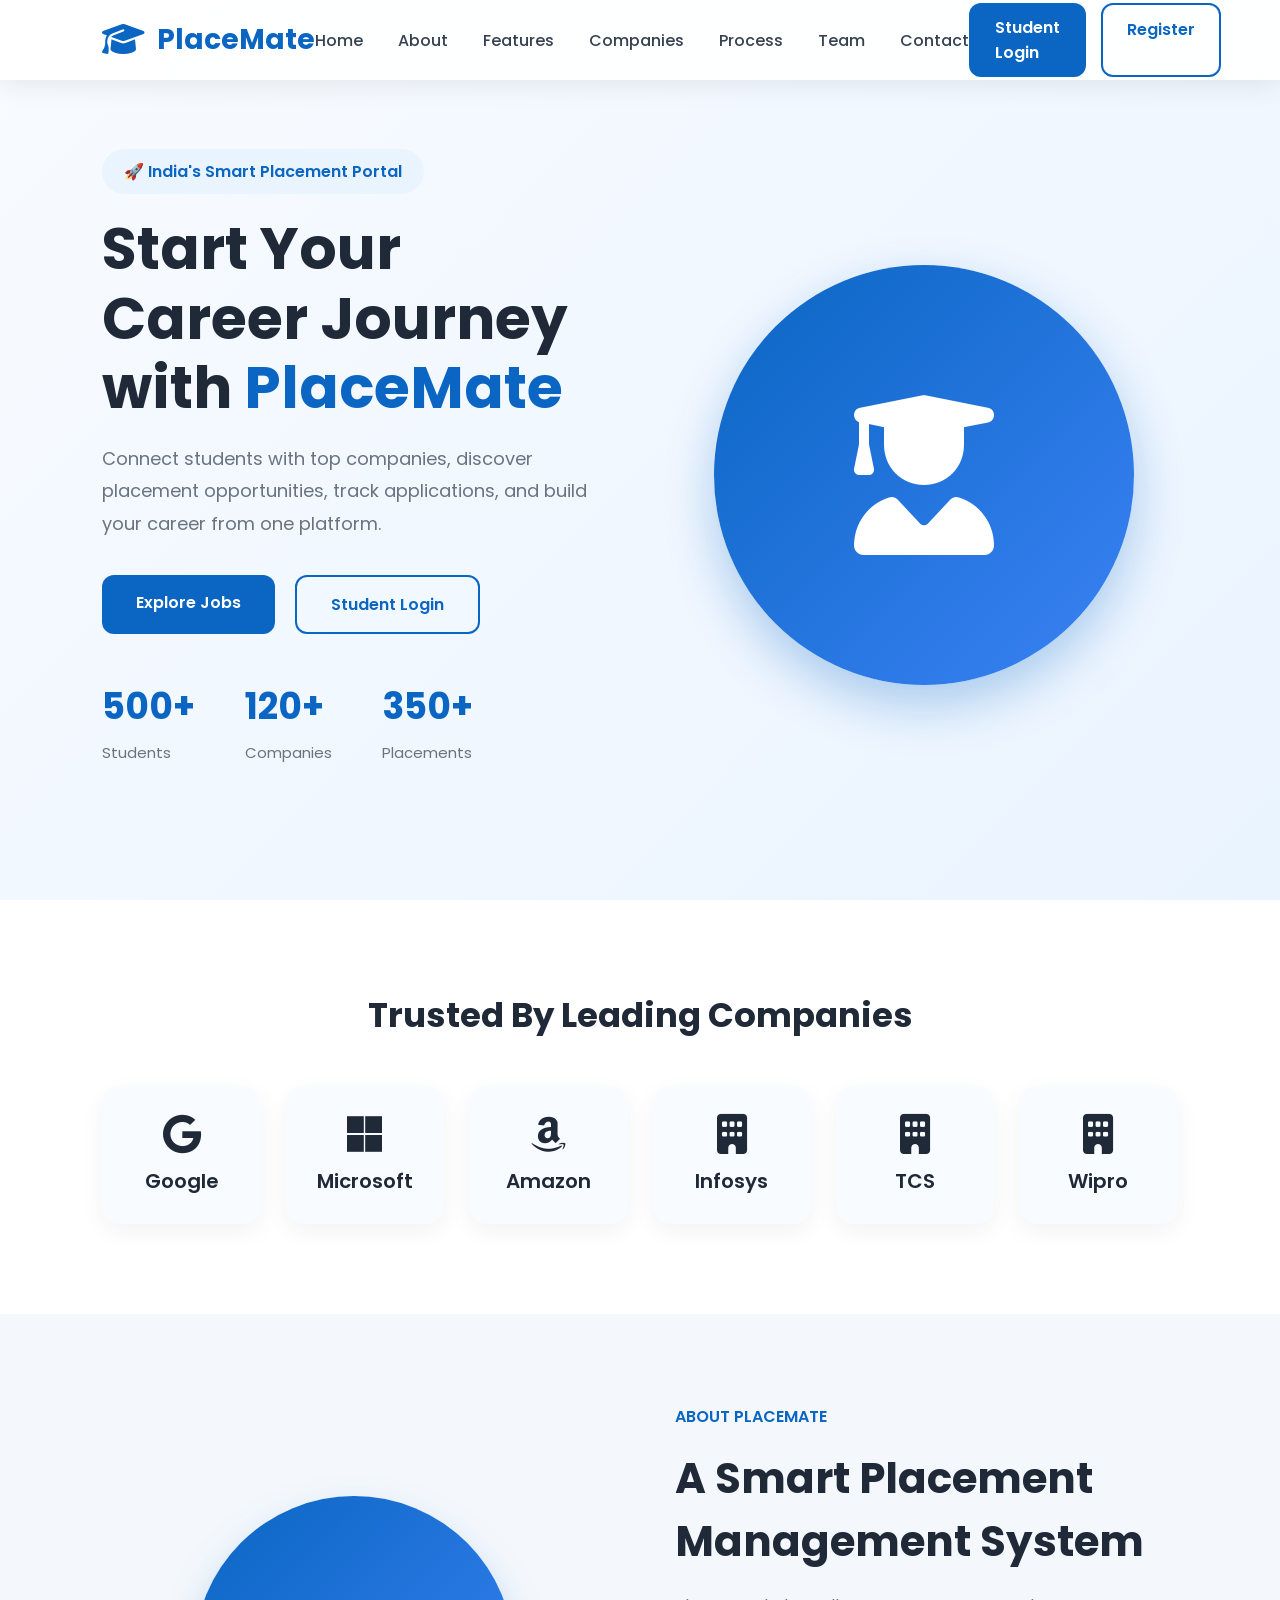
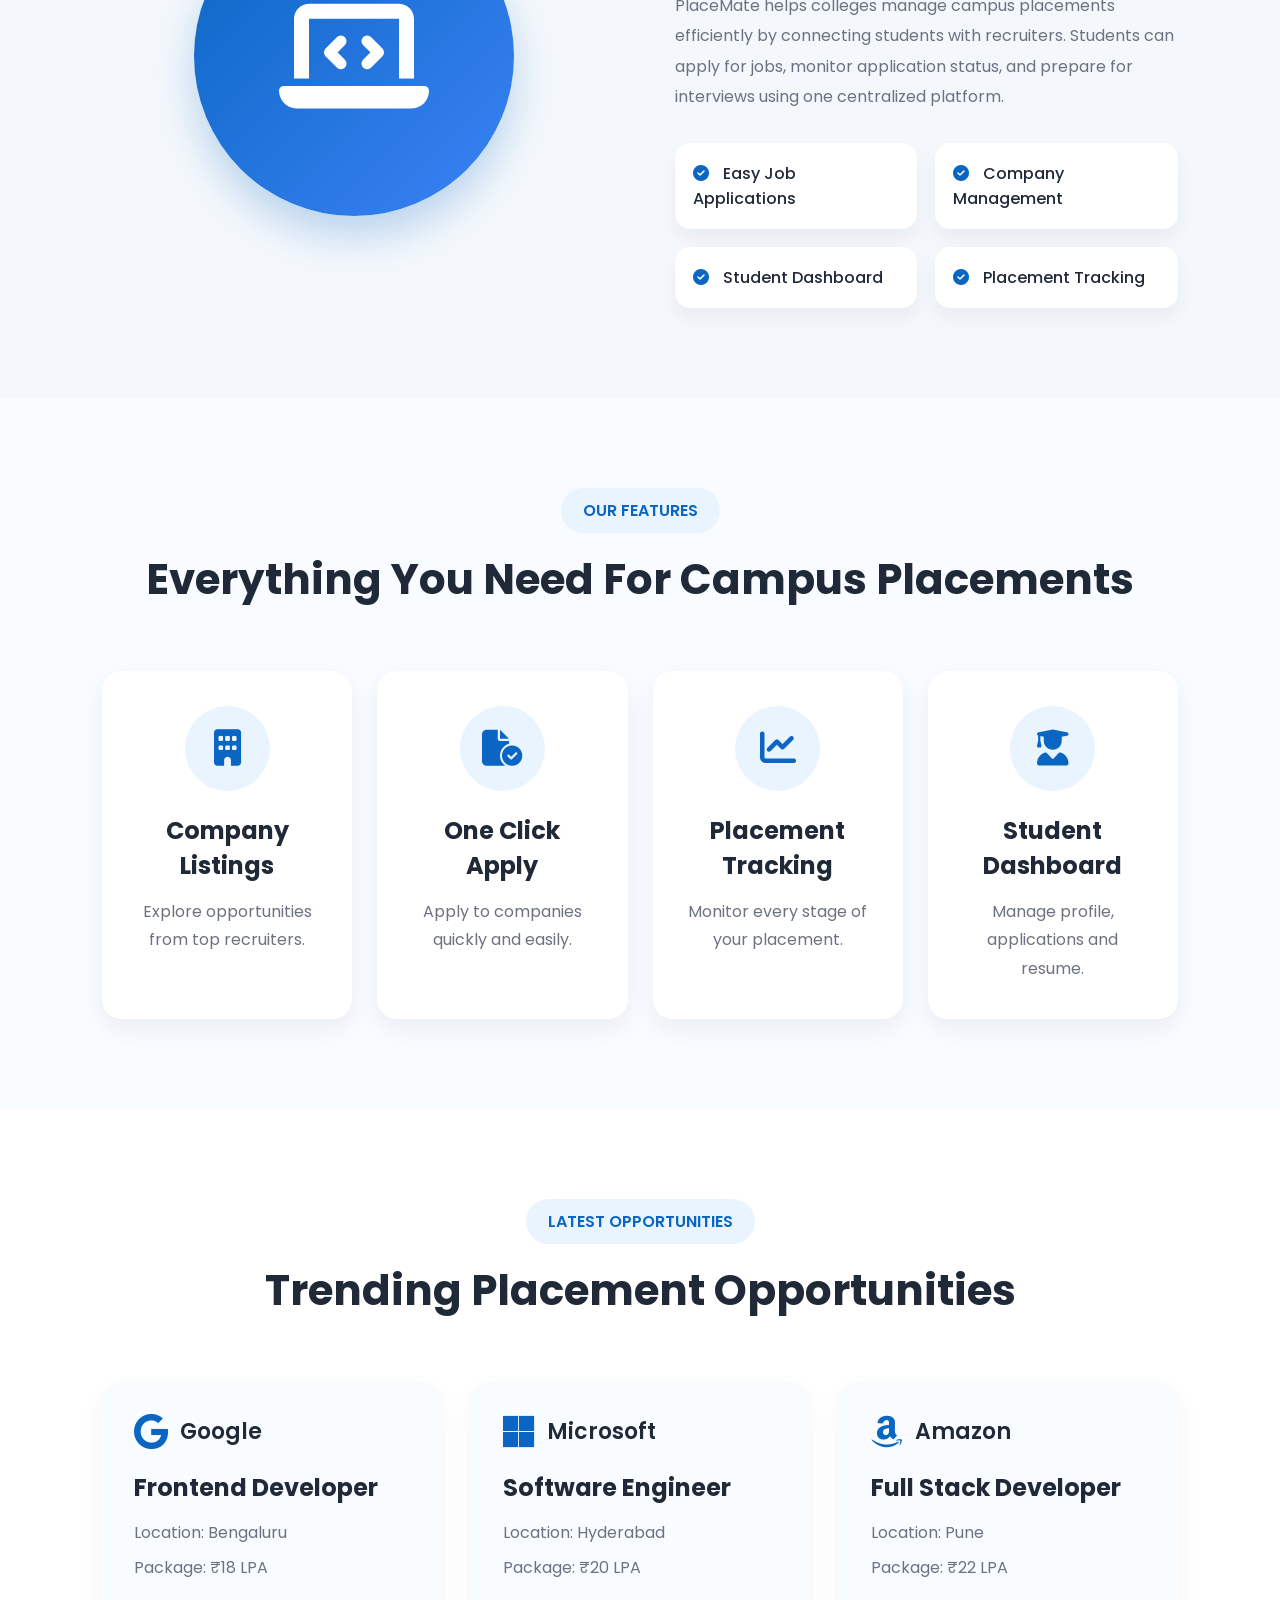
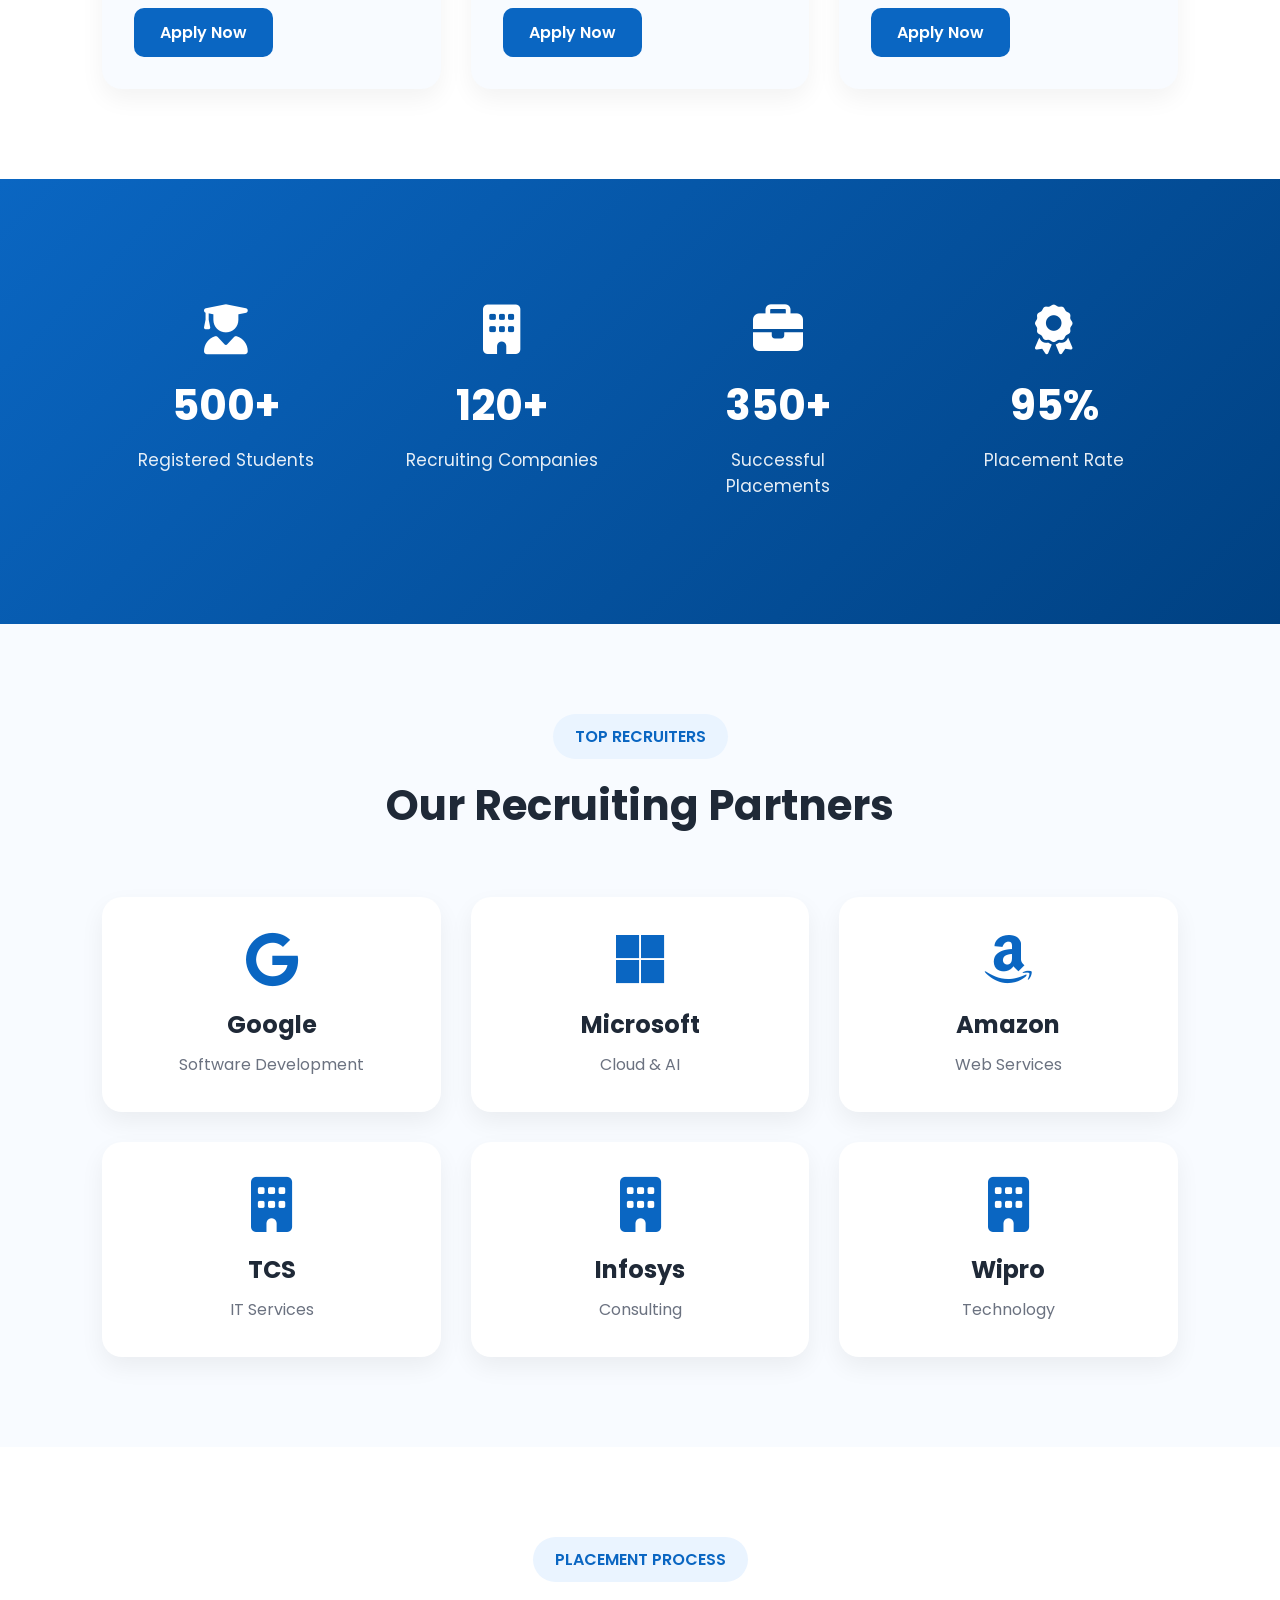
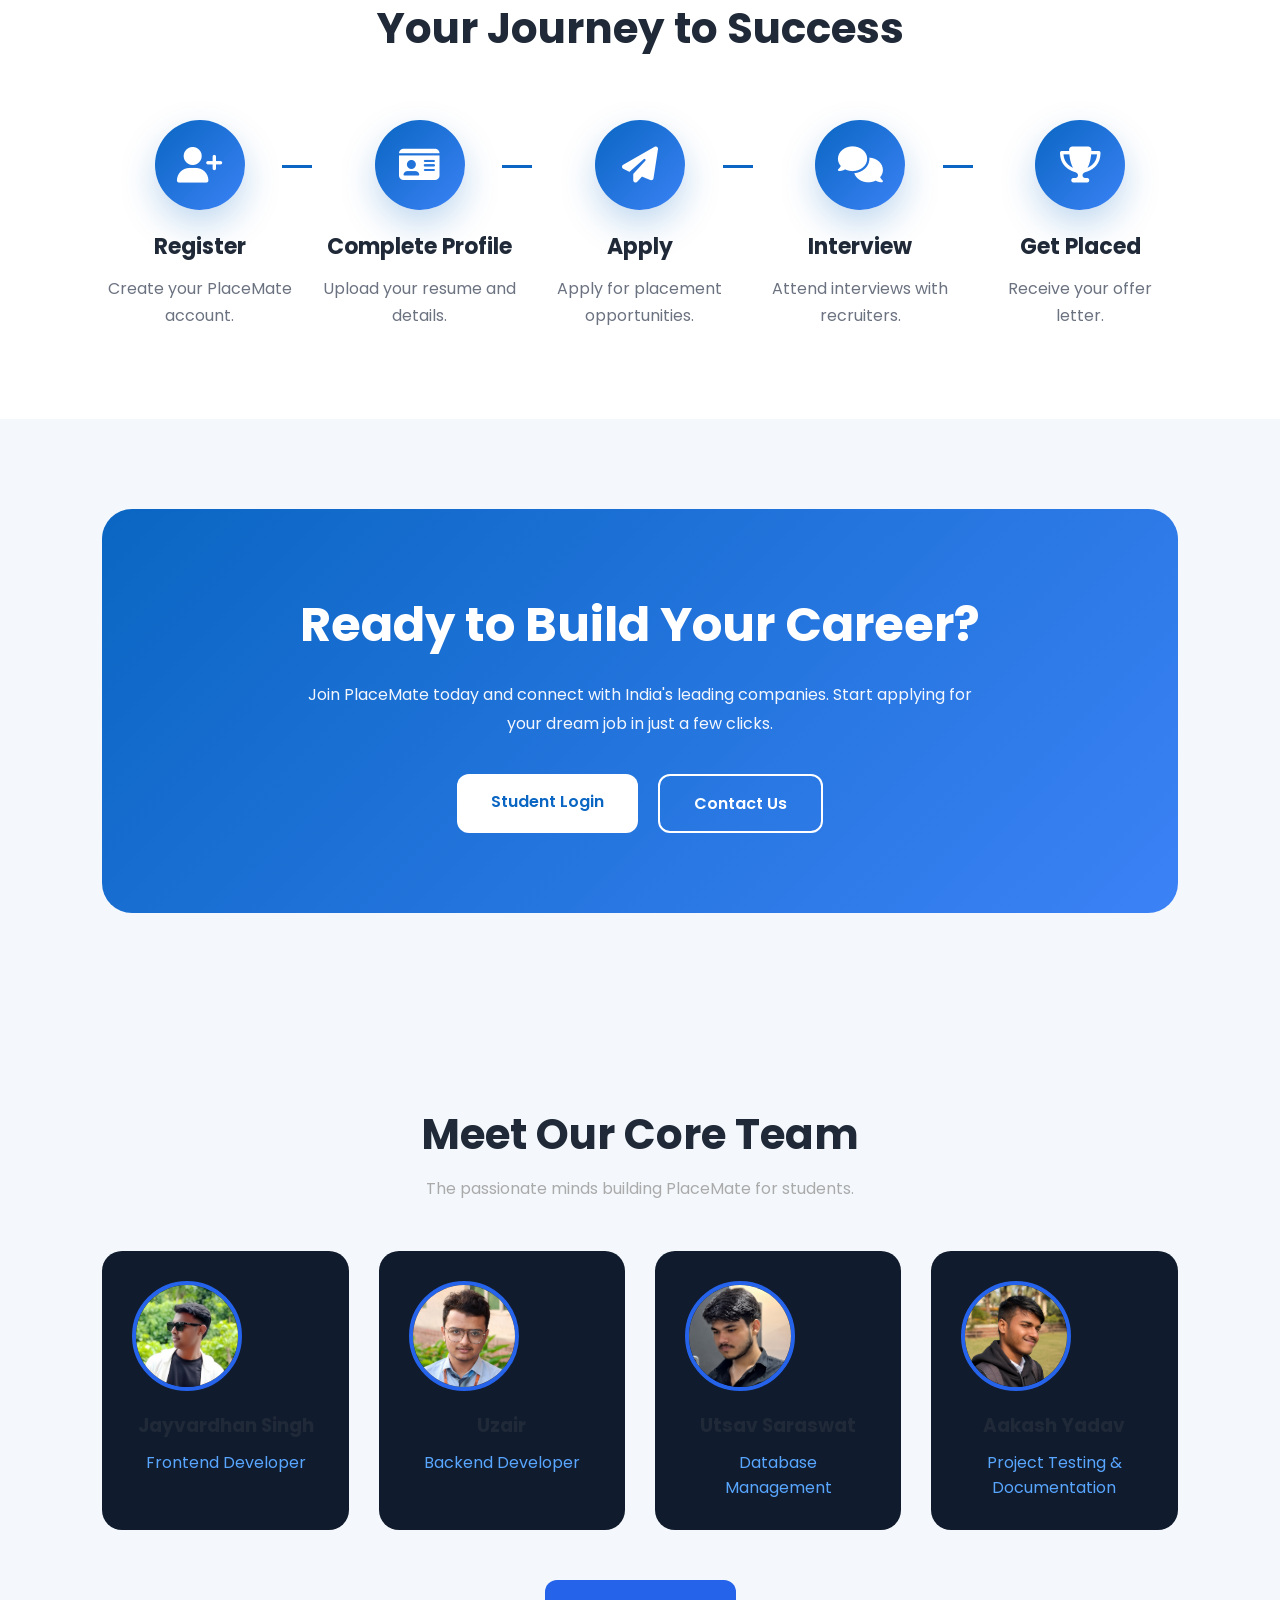
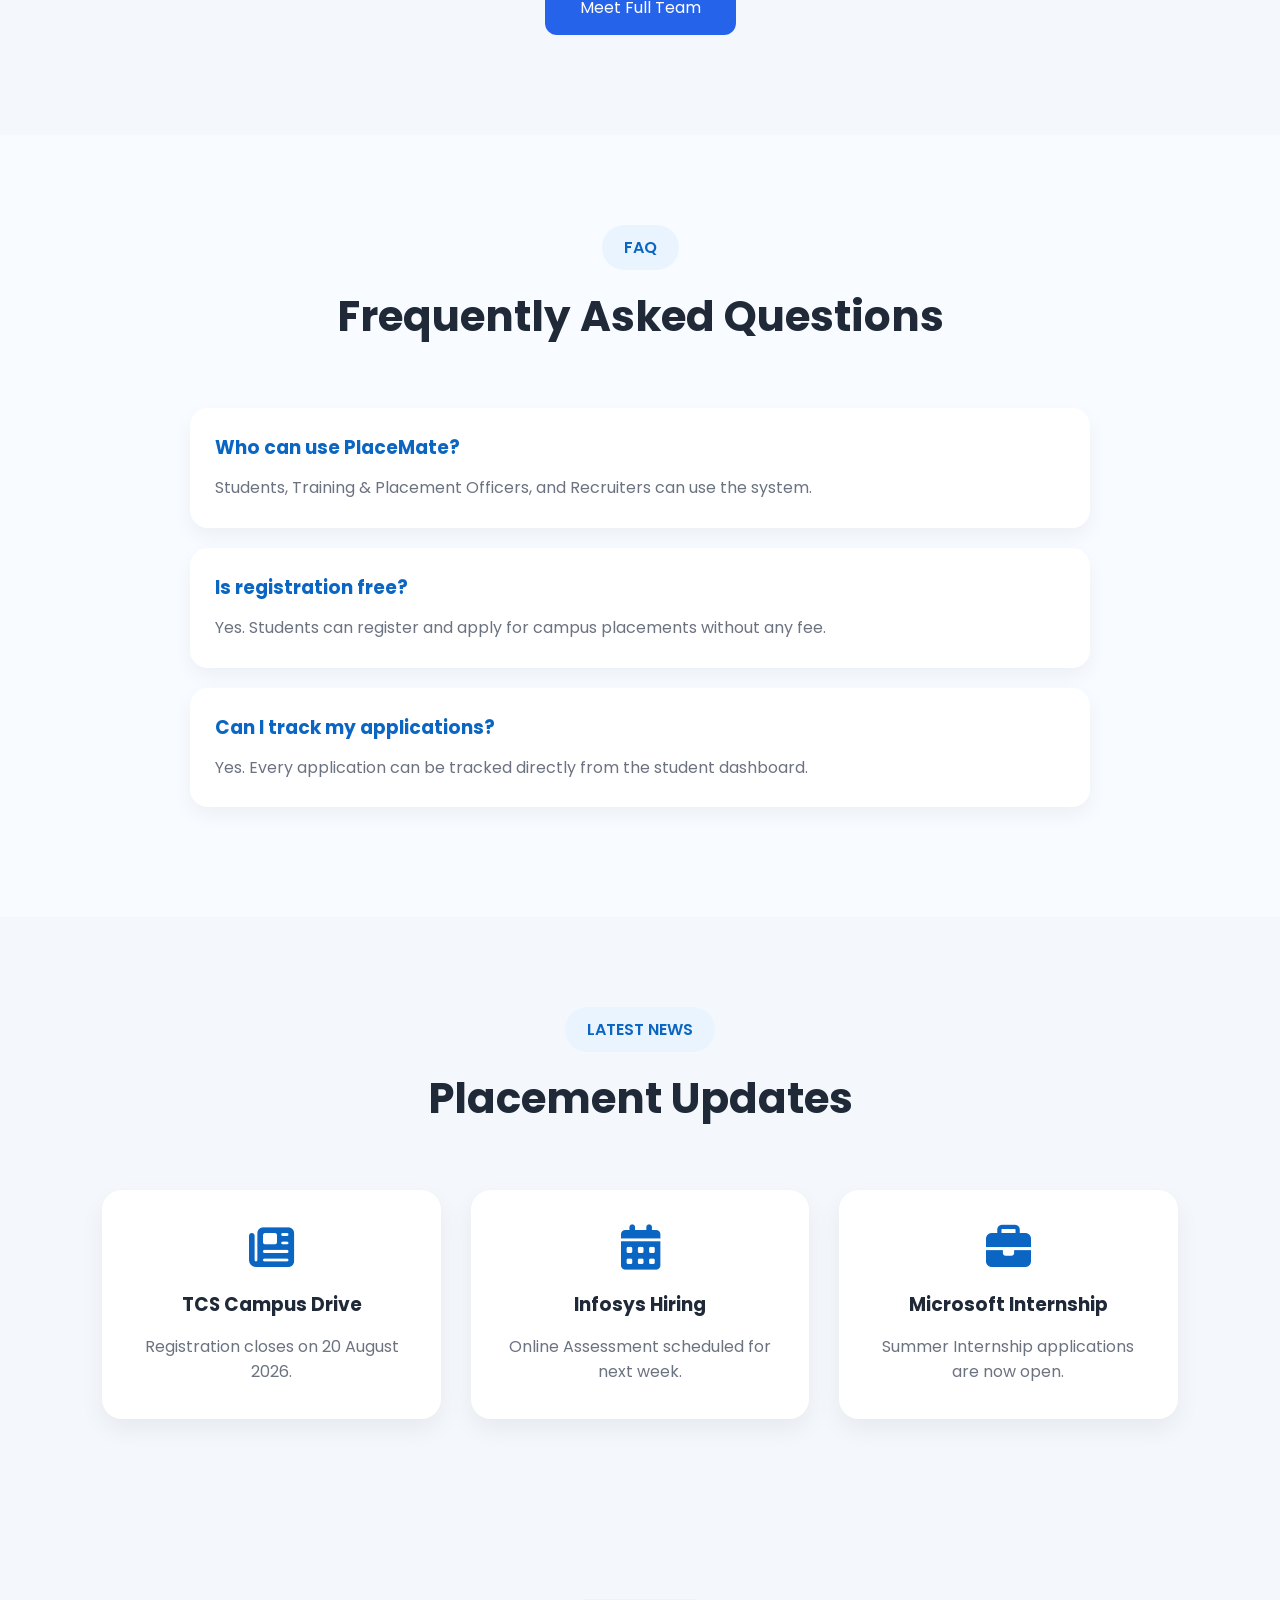
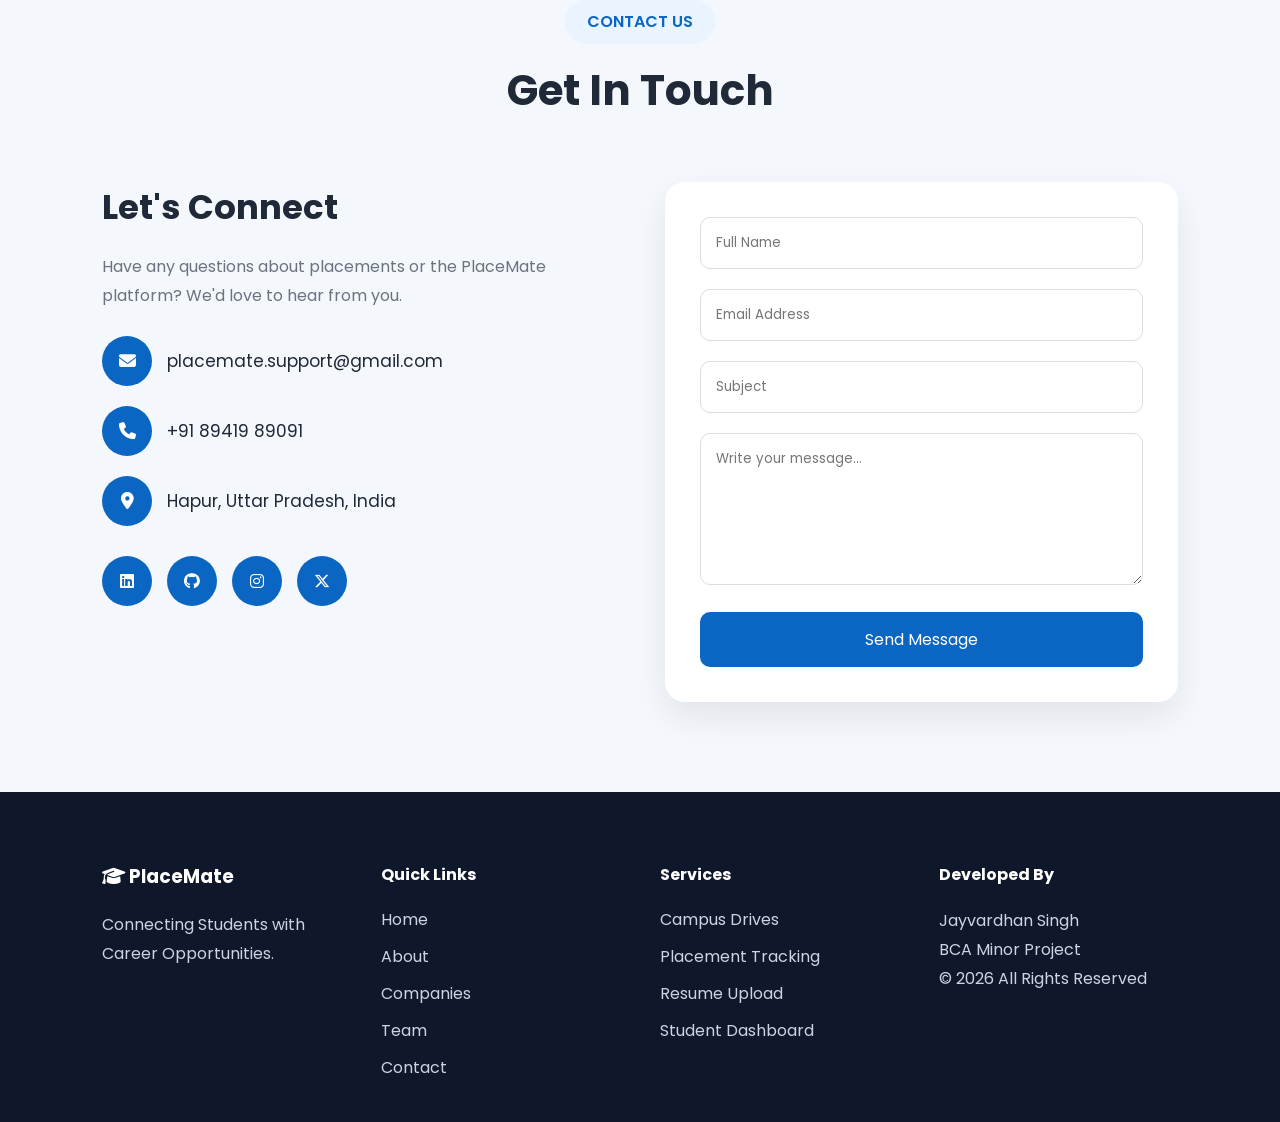
==== commit 8147e0f6: "Update Website" ====
--- a/index.html
+++ b/index.html
@@ -63,7 +63,7 @@
 
         <a href="#process">Process</a>
 
-        <a href="#team">Team</a>
+        <a href="team.html">Team</a>
 
         <a href="#contact">Contact</a>
 
@@ -770,95 +770,79 @@
 
 
 
-<!-- ===================================
-            TEAM
-=================================== -->
-
-<section class="team-section" id="team">
-
-    <div class="section-heading">
-
-        <span>OUR TEAM</span>
-
-        <h2>Meet the Developers</h2>
-
-    </div>
-
-    <p class="section-subtitle">
-
-        Click any profile to view complete details.
-
-    </p>
-
-    <div class="team-grid">
-
-        <div class="team-card"
-
-            data-name="Jayvardhan Singh"
-            data-role="Frontend Developer"
-            data-roll="241272106033"
-            data-email="jayvardhantech.py@gmail.com"
-            data-skills="HTML, CSS, JavaScript, Python"
-            data-github="https://github.com/jayvardhansingh-dev"
-            data-linkedin="https://linkedin.com/in/jayvardhansingh2210">
+<!-- =========================
+     OUR TEAM
+========================= -->
+
+<section class="home-team">
+
+    <div class="section-title">
+
+        <h2>Meet Our Core Team</h2>
+
+        <p>
+            The passionate minds building PlaceMate for students.
+        </p>
+
+    </div>
+
+    <div class="team-preview">
+
+        <!-- Jay -->
+
+        <div class="member">
 
             <img src="images/jay.png" alt="Jayvardhan">
 
             <h3>Jayvardhan Singh</h3>
 
-            <p>Frontend Developer</p>
-
-        </div>
-
-        <div class="team-card"
-
-            data-name="Mohammad Uzair"
-            data-role="Backend Developer"
-            data-roll="241272106053"
-            data-email="mohammeduzair483@gmail.com"
-            data-skills="Node.js, Express.js, MySQL">
+            <span>Frontend Developer</span>
+
+        </div>
+
+        <!-- Uzair -->
+
+        <div class="member">
 
             <img src="images/uzair.png" alt="Uzair">
 
-            <h3>Mohammad Uzair</h3>
-
-            <p>Backend Developer</p>
-
-        </div>
-
-        <div class="team-card"
-
-            data-name="Utsav Saraswat"
-            data-role="Database Management"
-            data-roll="241272106097"
-            data-email="saraswatutsav13@gmail.com"
-            data-skills="MySQL, Database">
+            <h3>Uzair</h3>
+
+            <span>Backend Developer</span>
+
+        </div>
+
+        <!-- Utsav -->
+
+        <div class="member">
 
             <img src="images/utsav.png" alt="Utsav">
 
             <h3>Utsav Saraswat</h3>
 
-            <p>Database Management</p>
-
-        </div>
-
-        <div class="team-card"
-
-            data-name="Aakash Yadav"
-            data-role="Project Testing & Documentation"
-            data-roll="241272106002"
-            data-email="aakashy24-bca@sanskar.org"
-            data-skills="Testing, Documentation">
+            <span>Database Management</span>
+
+        </div>
+
+        <!-- Aakash -->
+
+        <div class="member">
 
             <img src="images/aakash.png" alt="Aakash">
 
             <h3>Aakash Yadav</h3>
 
-            <p>Project Testing & Documentation</p>
-
-        </div>
-
-    </div>
+            <span>Project Testing & Documentation</span>
+
+        </div>
+
+    </div>
+
+    <a href="team.html" class="team-btn">
+
+        Meet Full Team
+
+    </a>
 
 </section>
 
--- a/css/index.css
+++ b/css/index.css
@@ -2151,4 +2151,91 @@
 
     }
 
+}
+
+.home-team{
+
+    padding:100px 8%;
+    text-align:center;
+
+}
+
+.section-title h2{
+
+    font-size:42px;
+    margin-bottom:10px;
+
+}
+
+.section-title p{
+
+    color:#aaa;
+    margin-bottom:50px;
+
+}
+
+.team-preview{
+
+    display:grid;
+    grid-template-columns:repeat(auto-fit,minmax(220px,1fr));
+    gap:30px;
+
+}
+
+.member{
+
+    background:#101b2d;
+    border-radius:20px;
+    padding:30px;
+    transition:.35s;
+
+}
+
+.member:hover{
+
+    transform:translateY(-10px);
+    box-shadow:0 20px 40px rgba(37,99,235,.3);
+
+}
+
+.member img{
+
+    width:110px;
+    height:110px;
+    object-fit:cover;
+    border-radius:50%;
+    border:4px solid #2563eb;
+    margin-bottom:20px;
+
+}
+
+.member h3{
+
+    margin-bottom:10px;
+
+}
+
+.member span{
+
+    color:#58a6ff;
+
+}
+
+.team-btn{
+
+    display:inline-block;
+    margin-top:50px;
+    background:#2563eb;
+    color:white;
+    padding:15px 35px;
+    border-radius:12px;
+    text-decoration:none;
+    transition:.3s;
+
+}
+
+.team-btn:hover{
+
+    background:#1d4ed8;
+
 }
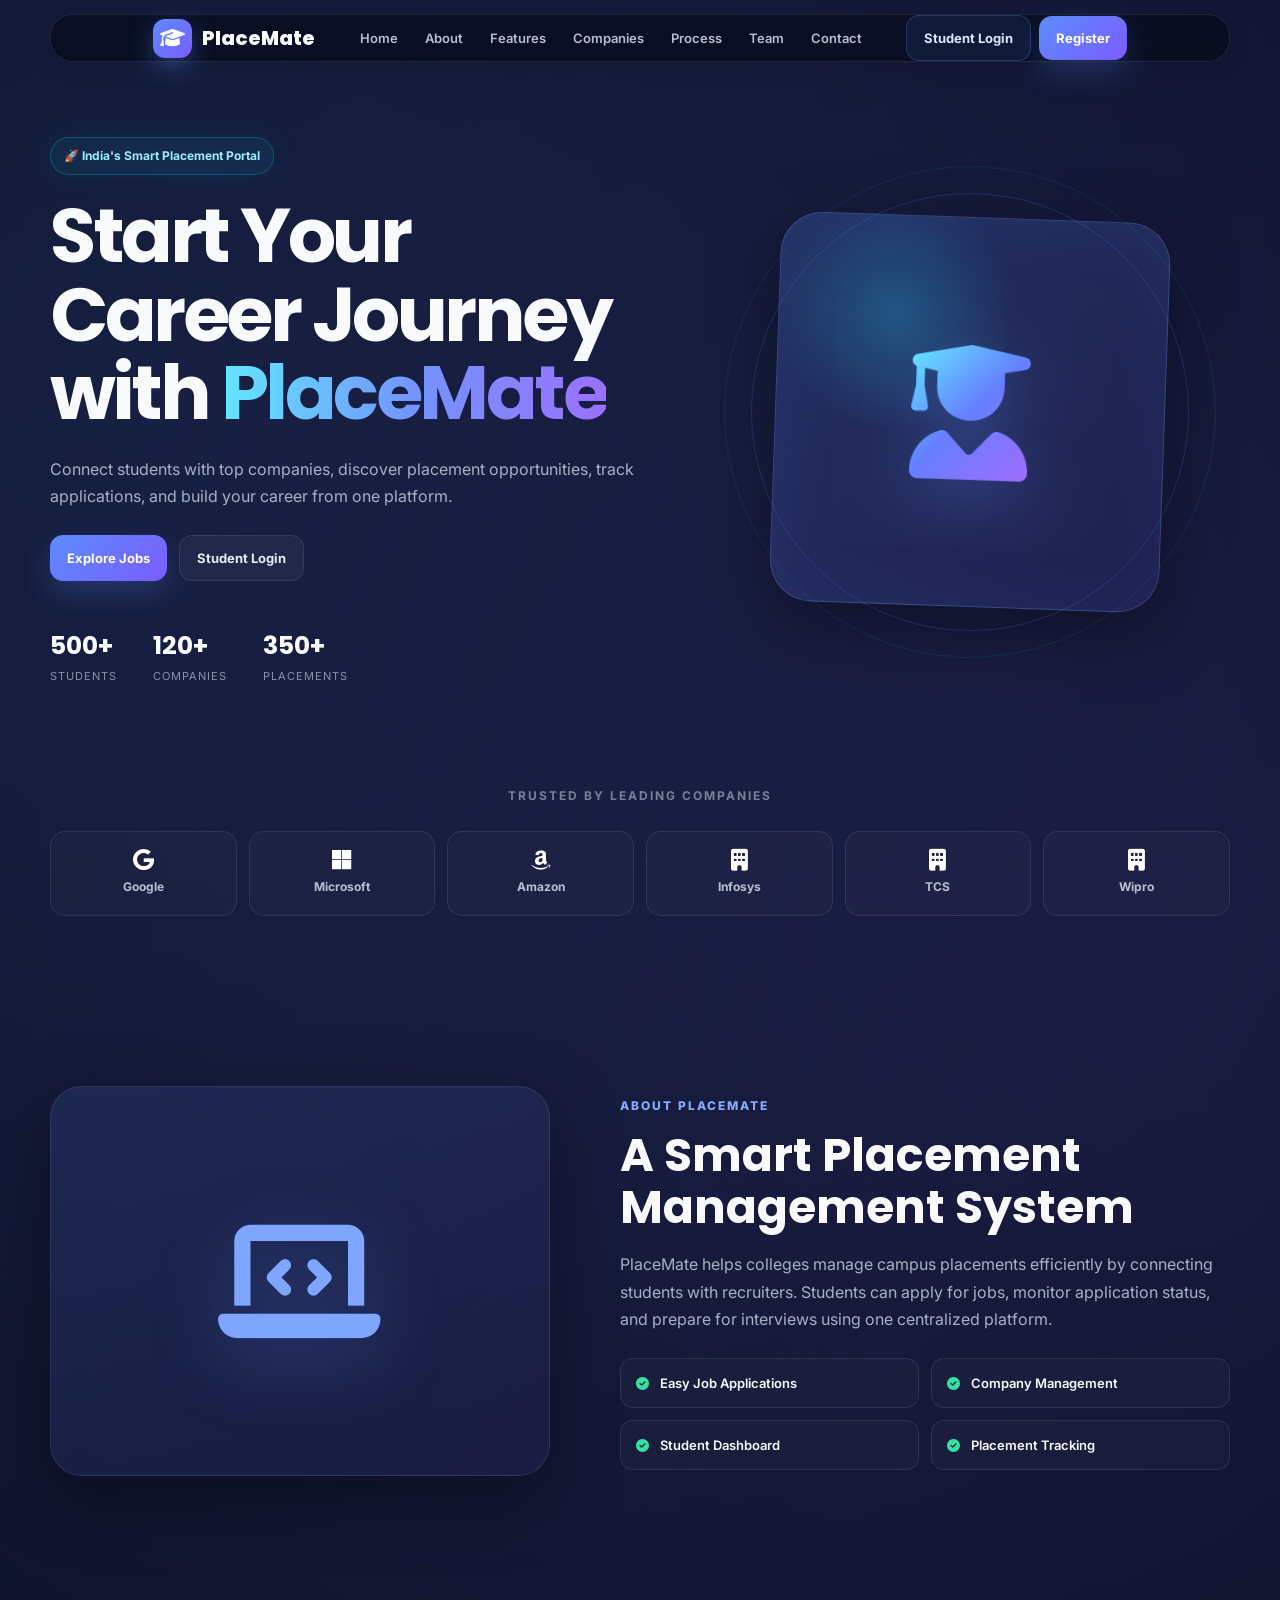
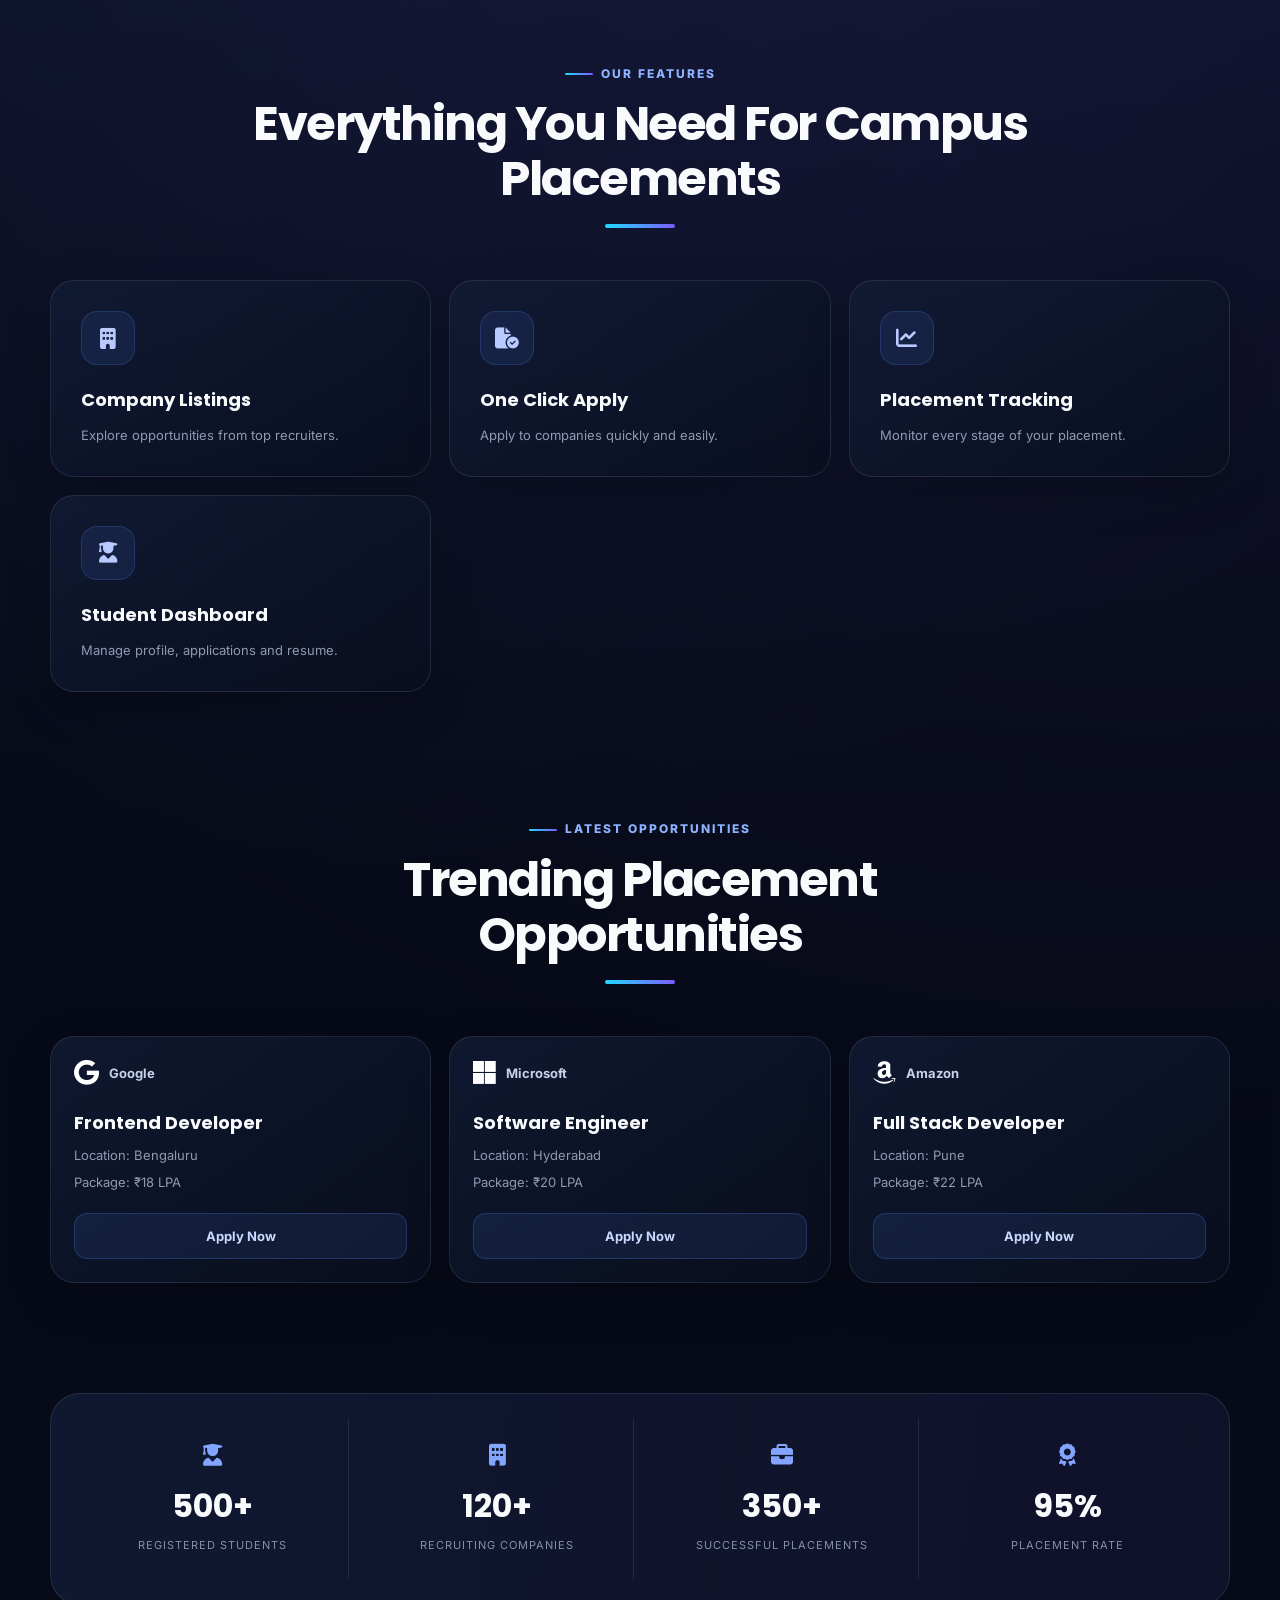
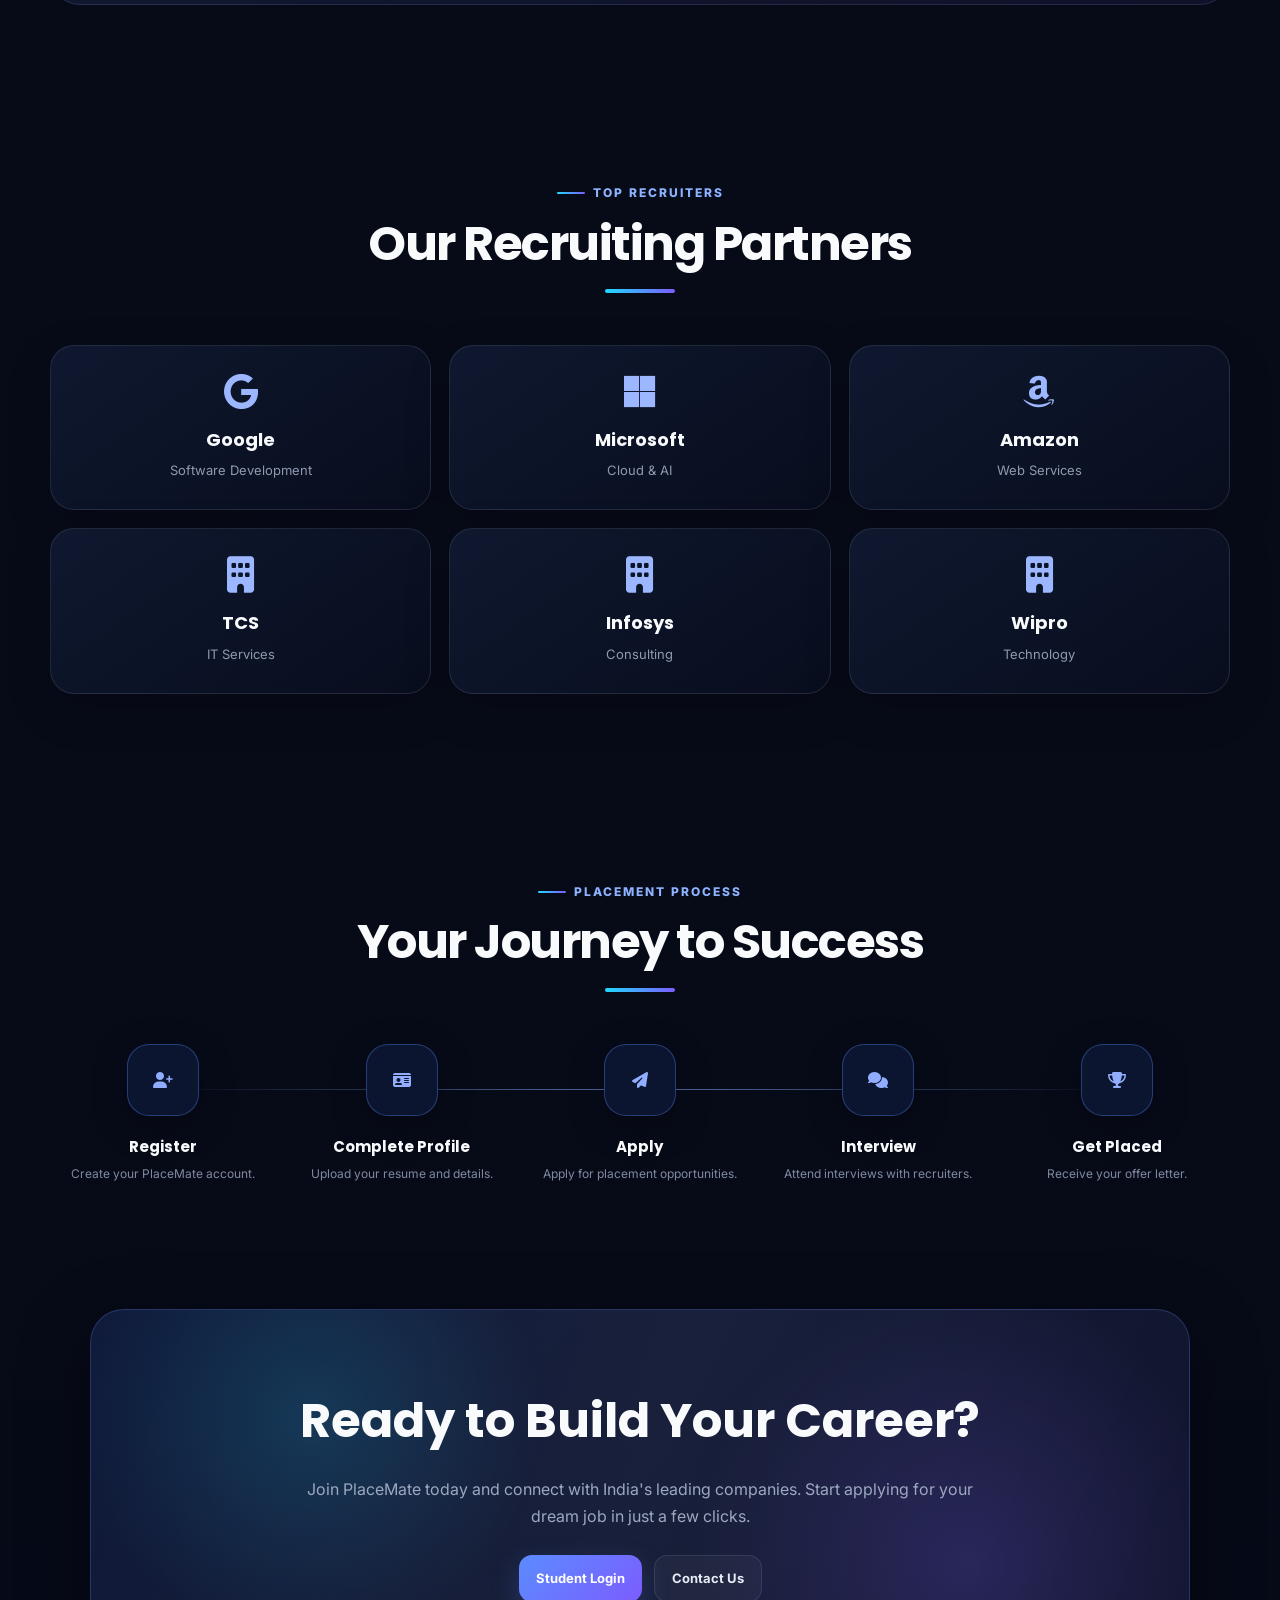
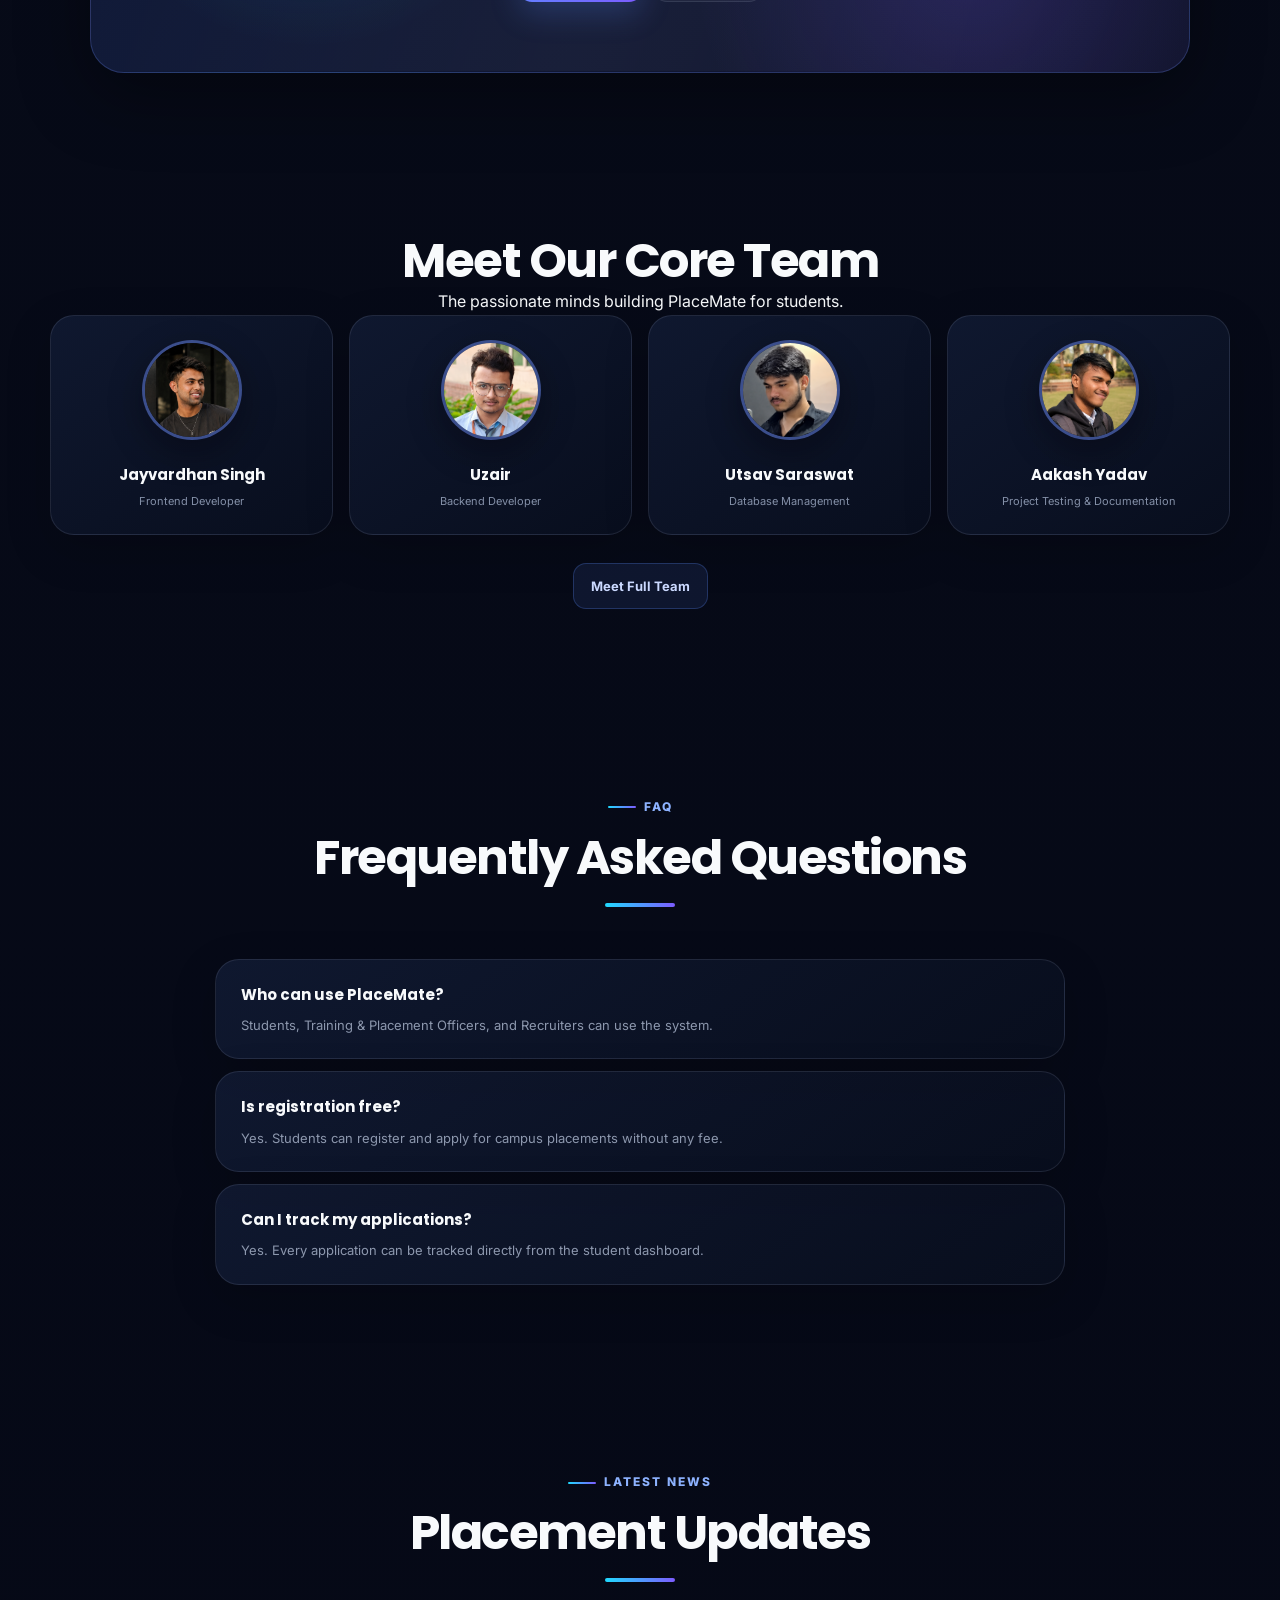
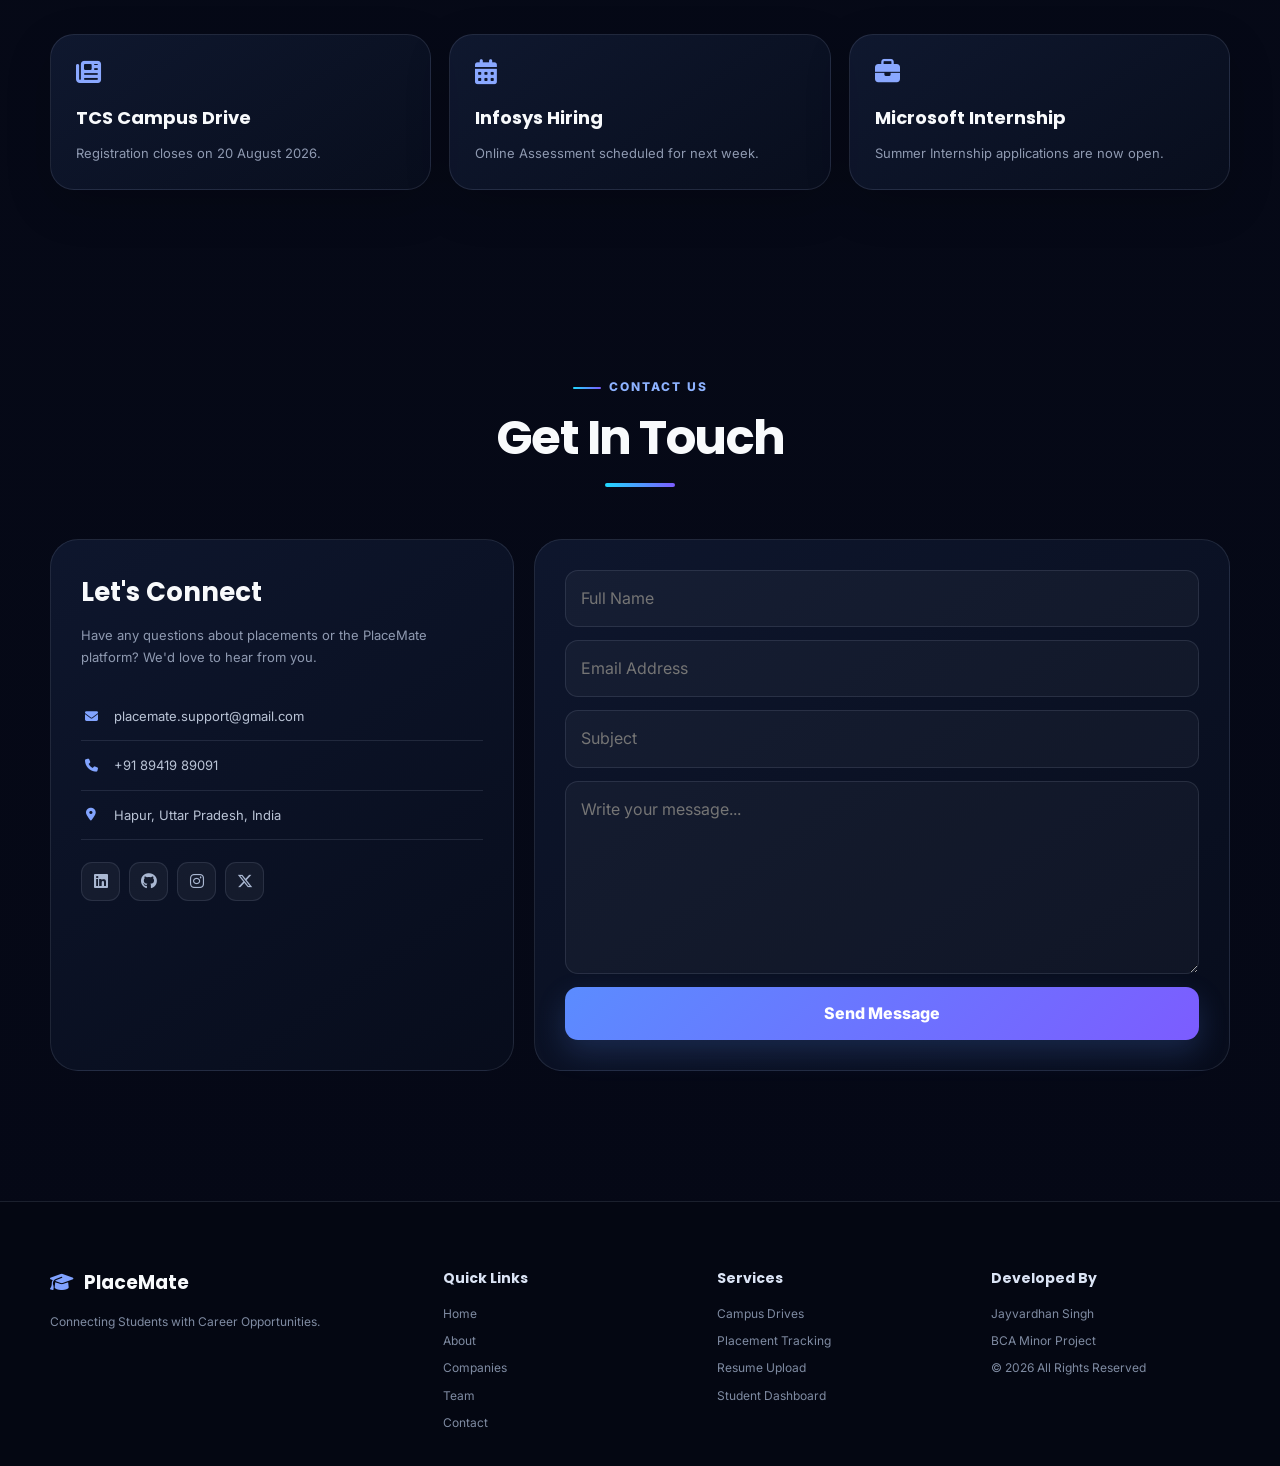
==== commit acc2ce99: "Update Website" ====
--- a/index.html
+++ b/index.html
@@ -30,9 +30,431 @@
 
     <!-- CSS -->
 
-    <link rel="stylesheet"
-        href="css/index.css">
-
+<style>
+
+/* =========================================================
+   PlaceMate — Premium College Project UI
+   ========================================================= */
+@import url('https://fonts.googleapis.com/css2?family=Inter:wght@400;500;600;700;800&family=Poppins:wght@500;600;700;800&display=swap');
+
+:root{
+  --bg:#050816;
+  --bg2:#080d1f;
+  --card:rgba(15,23,42,.72);
+  --card2:rgba(17,27,52,.88);
+  --text:#f8fafc;
+  --muted:#a7b1c6;
+  --line:rgba(148,163,184,.16);
+  --primary:#5b8cff;
+  --primary2:#7c5cff;
+  --cyan:#20d9ff;
+  --green:#35e0a1;
+  --shadow:0 22px 70px rgba(0,0,0,.38);
+  --radius:24px;
+}
+
+*{margin:0;padding:0;box-sizing:border-box}
+html{scroll-behavior:smooth}
+body{
+  font-family:Inter,Poppins,sans-serif;
+  background:
+    radial-gradient(circle at 10% 5%,rgba(91,140,255,.15),transparent 28%),
+    radial-gradient(circle at 90% 12%,rgba(124,92,255,.13),transparent 26%),
+    linear-gradient(180deg,#050816 0%,#070b18 45%,#050816 100%);
+  color:var(--text);
+  line-height:1.7;
+  overflow-x:hidden;
+}
+body:before{
+  content:"";
+  position:fixed;inset:0;pointer-events:none;z-index:-1;
+  opacity:.18;
+  background-image:linear-gradient(rgba(255,255,255,.025) 1px,transparent 1px),
+                   linear-gradient(90deg,rgba(255,255,255,.025) 1px,transparent 1px);
+  background-size:55px 55px;
+}
+a{text-decoration:none;color:inherit}
+button,input,textarea{font:inherit}
+section{position:relative}
+.section-heading{text-align:center;max-width:800px;margin:0 auto 52px}
+.section-heading span,.section-title span{
+  display:inline-flex;align-items:center;gap:8px;
+  color:#8db2ff;font-size:12px;font-weight:800;letter-spacing:2px;
+  text-transform:uppercase;margin-bottom:12px;
+}
+.section-heading span:before{
+  content:"";width:28px;height:2px;border-radius:10px;
+  background:linear-gradient(90deg,var(--cyan),var(--primary2));
+}
+.section-heading h2,.section-title h2{
+  font-family:Poppins,sans-serif;
+  font-size:clamp(30px,4vw,48px);
+  line-height:1.15;
+  letter-spacing:-1.5px;
+}
+.section-heading h2:after{
+  content:"";display:block;width:70px;height:4px;margin:18px auto 0;
+  border-radius:20px;background:linear-gradient(90deg,var(--cyan),var(--primary2));
+}
+
+/* Header */
+.header{
+  position:sticky;top:14px;z-index:1000;
+  width:min(1180px,calc(100% - 28px));
+  margin:14px auto 0;padding:13px 16px;
+  display:flex;align-items:center;justify-content:space-between;gap:18px;
+  background:rgba(7,12,29,.78);
+  border:1px solid rgba(148,163,184,.16);
+  border-radius:22px;
+  backdrop-filter:blur(22px);
+  box-shadow:0 15px 50px rgba(0,0,0,.28);
+}
+.logo{display:flex;align-items:center;gap:10px;font-family:Poppins;font-weight:800;font-size:20px;white-space:nowrap}
+.logo i{
+  width:39px;height:39px;display:grid;place-items:center;border-radius:12px;
+  background:linear-gradient(135deg,var(--primary),var(--primary2));
+  box-shadow:0 8px 25px rgba(91,140,255,.35);
+}
+.navbar{display:flex;align-items:center;gap:5px}
+.navbar a{
+  padding:9px 11px;color:#b7c0d3;font-size:13px;font-weight:600;border-radius:10px;
+  transition:.25s;
+}
+.navbar a:hover{color:#fff;background:rgba(255,255,255,.07)}
+.header-buttons{display:flex;gap:8px;align-items:center}
+.login-btn,.register-btn,.primary-btn,.secondary-btn,.job-btn,.team-btn{
+  display:inline-flex;align-items:center;justify-content:center;gap:8px;
+  border-radius:13px;padding:11px 17px;font-size:13px;font-weight:700;
+  transition:transform .25s,box-shadow .25s,background .25s;
+}
+.login-btn{color:#dce6ff;background:rgba(91,140,255,.1);border:1px solid rgba(91,140,255,.25)}
+.register-btn,.primary-btn{
+  color:white;background:linear-gradient(135deg,var(--primary),var(--primary2));
+  box-shadow:0 12px 30px rgba(91,140,255,.22);
+}
+.login-btn:hover,.register-btn:hover,.primary-btn:hover,.secondary-btn:hover,.job-btn:hover,.team-btn:hover{
+  transform:translateY(-3px);
+}
+
+/* Hero */
+.hero{
+  width:min(1180px,calc(100% - 36px));min-height:680px;margin:auto;
+  display:grid;grid-template-columns:1.08fr .92fr;align-items:center;gap:50px;
+  padding:75px 0 70px;
+}
+.hero-left{position:relative;z-index:2}
+.hero-tag{
+  display:inline-flex;align-items:center;padding:8px 13px;border-radius:999px;
+  background:rgba(32,217,255,.08);border:1px solid rgba(32,217,255,.22);
+  color:#9beeff;font-size:12px;font-weight:700;margin-bottom:22px;
+  box-shadow:0 0 30px rgba(32,217,255,.08);
+}
+.hero h1{
+  font-family:Poppins;font-size:clamp(44px,6vw,76px);line-height:1.03;
+  letter-spacing:-3.5px;max-width:720px;
+}
+.hero h1 span{
+  background:linear-gradient(90deg,#62e7ff,#7394ff,#9a70ff);
+  -webkit-background-clip:text;background-clip:text;color:transparent;
+}
+.hero-left>p{max-width:650px;margin:24px 0;color:var(--muted);font-size:16px}
+.hero-buttons{display:flex;gap:12px;flex-wrap:wrap}
+.secondary-btn{
+  border:1px solid var(--line);background:rgba(255,255,255,.045);color:#e7ecf7;
+}
+.hero-stats{display:flex;gap:36px;margin-top:44px}
+.hero-stats h2{font-family:Poppins;font-size:25px}
+.hero-stats p{font-size:11px;color:#8792aa;text-transform:uppercase;letter-spacing:1px}
+.hero-right{display:grid;place-items:center}
+.hero-image{
+  width:min(390px,80vw);aspect-ratio:1;border-radius:42px;
+  display:grid;place-items:center;position:relative;
+  background:
+    radial-gradient(circle at 30% 25%,rgba(32,217,255,.24),transparent 30%),
+    linear-gradient(145deg,rgba(91,140,255,.2),rgba(124,92,255,.08));
+  border:1px solid rgba(132,159,255,.25);
+  box-shadow:var(--shadow),inset 0 0 70px rgba(91,140,255,.08);
+  transform:rotate(2deg);
+}
+.hero-image:before,.hero-image:after{
+  content:"";position:absolute;border:1px solid rgba(91,140,255,.18);border-radius:50%;
+}
+.hero-image:before{inset:-25px}
+.hero-image:after{inset:-52px;border-color:rgba(32,217,255,.1)}
+.hero-image i{
+  font-size:135px;
+  background:linear-gradient(135deg,#63eaff,#657fff,#a16cff);
+  -webkit-background-clip:text;color:transparent;
+  filter:drop-shadow(0 18px 30px rgba(91,140,255,.3));
+}
+
+/* Trusted */
+.trusted-companies{
+  width:min(1180px,calc(100% - 36px));margin:0 auto;padding:30px 0 80px;text-align:center;
+}
+.trusted-companies h2{font-size:12px;letter-spacing:2px;color:#758199;text-transform:uppercase;margin-bottom:25px}
+.company-logos{display:grid;grid-template-columns:repeat(6,1fr);gap:12px}
+.company-logos>div{
+  padding:17px 10px;border:1px solid var(--line);border-radius:15px;
+  background:rgba(255,255,255,.025);color:#b8c1d3;font-size:12px;font-weight:700;
+  transition:.25s;
+}
+.company-logos>div:hover{transform:translateY(-4px);border-color:rgba(91,140,255,.35);background:rgba(91,140,255,.07)}
+.company-logos i{display:block;font-size:22px;margin-bottom:6px;color:#fff}
+
+/* Shared sections */
+.about,.features,.latest-jobs,.companies,.process,.faq-section,.news-section,.contact-section,.home-team{
+  width:min(1180px,calc(100% - 36px));margin:auto;padding:90px 0;
+}
+.about{display:grid;grid-template-columns:.9fr 1.1fr;align-items:center;gap:70px}
+.about-left{
+  min-height:390px;border-radius:32px;display:grid;place-items:center;
+  background:linear-gradient(145deg,rgba(91,140,255,.13),rgba(124,92,255,.06));
+  border:1px solid var(--line);box-shadow:var(--shadow);overflow:hidden;
+}
+.about-left i{font-size:130px;color:#7fa6ff;filter:drop-shadow(0 20px 35px rgba(91,140,255,.3))}
+.about-right>span{font-size:12px;color:#86aaff;font-weight:800;letter-spacing:2px}
+.about-right h2{font-family:Poppins;font-size:clamp(30px,4vw,46px);line-height:1.12;margin:12px 0 18px}
+.about-right>p{color:var(--muted);max-width:680px}
+.about-list{display:grid;grid-template-columns:1fr 1fr;gap:12px;margin-top:25px}
+.about-list div{
+  padding:13px 15px;border:1px solid var(--line);border-radius:13px;background:rgba(255,255,255,.025);
+  font-size:13px;font-weight:600;
+}
+.about-list i{color:var(--green);margin-right:8px}
+
+/* Cards */
+.feature-grid,.jobs-grid,.company-grid,.news-grid{display:grid;grid-template-columns:repeat(3,1fr);gap:18px}
+.feature-card,.job-card,.company-card,.news-card,.faq-item,.member{
+  background:linear-gradient(145deg,rgba(18,28,54,.78),rgba(9,15,31,.78));
+  border:1px solid var(--line);border-radius:var(--radius);
+  box-shadow:0 15px 45px rgba(0,0,0,.18);
+  transition:transform .3s,border-color .3s,box-shadow .3s;
+}
+.feature-card{padding:30px}
+.feature-card:hover,.job-card:hover,.company-card:hover,.news-card:hover,.member:hover{
+  transform:translateY(-8px);border-color:rgba(91,140,255,.38);
+  box-shadow:0 25px 60px rgba(0,0,0,.3);
+}
+.feature-card>i{
+  width:54px;height:54px;display:grid;place-items:center;border-radius:16px;
+  color:#b9caff;font-size:21px;background:rgba(91,140,255,.1);
+  border:1px solid rgba(91,140,255,.2);margin-bottom:20px;
+}
+.feature-card h3,.job-card h3,.company-card h3,.news-card h3{font-family:Poppins;font-size:18px}
+.feature-card p,.job-card p,.company-card p,.news-card p{color:#8f9ab1;font-size:13px;margin-top:8px}
+
+/* Jobs */
+.latest-jobs{padding-top:30px}
+.job-card{padding:23px}
+.job-top{display:flex;align-items:center;gap:10px;color:#c7d2e8;font-size:13px;font-weight:700}
+.job-top i{font-size:26px;color:#fff}
+.job-card h3{margin-top:22px}
+.job-card p{margin-top:5px}
+.job-btn{margin-top:20px;width:100%;background:rgba(91,140,255,.1);border:1px solid rgba(91,140,255,.24);color:#cbd9ff}
+
+/* Stats */
+.statistics{
+  width:min(1180px,calc(100% - 36px));margin:20px auto 80px;padding:25px;
+  display:grid;grid-template-columns:repeat(4,1fr);gap:12px;
+  border-radius:30px;background:linear-gradient(100deg,rgba(91,140,255,.11),rgba(124,92,255,.08));
+  border:1px solid var(--line);
+}
+.stat-card{text-align:center;padding:25px 10px;border-right:1px solid var(--line)}
+.stat-card:last-child{border-right:0}
+.stat-card i{color:#82a5ff;font-size:22px}
+.stat-card h2{font-family:Poppins;font-size:32px;margin:8px 0 2px}
+.stat-card p{font-size:11px;color:#8490a8;text-transform:uppercase;letter-spacing:1px}
+
+/* Companies */
+.company-card{text-align:center;padding:28px}
+.company-card i{font-size:36px;margin-bottom:15px;color:#9cb6ff}
+.company-card p{margin-top:4px}
+
+/* Process */
+.process-container{
+  display:grid;grid-template-columns:repeat(5,1fr);gap:12px;position:relative;
+}
+.process-container:before{
+  content:"";position:absolute;top:45px;left:9%;right:9%;height:1px;
+  background:linear-gradient(90deg,transparent,#526da8,transparent);z-index:0;
+}
+.process-step{text-align:center;position:relative;z-index:1}
+.process-icon{
+  width:72px;height:72px;margin:auto auto 18px;border-radius:22px;display:grid;place-items:center;
+  background:#0c1530;border:1px solid rgba(91,140,255,.35);color:#91adff;
+  box-shadow:0 10px 35px rgba(0,0,0,.25);
+}
+.process-step h3{font-family:Poppins;font-size:15px}
+.process-step p{font-size:12px;color:#7f8aa2;margin-top:5px}
+
+/* CTA */
+.cta-section{
+  width:min(1100px,calc(100% - 36px));margin:35px auto 70px;padding:70px 30px;text-align:center;
+  border-radius:34px;position:relative;overflow:hidden;
+  background:
+    radial-gradient(circle at 20% 30%,rgba(32,217,255,.15),transparent 25%),
+    radial-gradient(circle at 80% 70%,rgba(124,92,255,.2),transparent 30%),
+    linear-gradient(135deg,#101b3b,#11142b);
+  border:1px solid rgba(113,143,255,.25);box-shadow:var(--shadow);
+}
+.cta-section:before{content:"";position:absolute;inset:0;background:linear-gradient(90deg,transparent,rgba(255,255,255,.035),transparent);transform:skewX(-20deg)}
+.cta-content{position:relative}
+.cta-content h2{font-family:Poppins;font-size:clamp(30px,4vw,48px)}
+.cta-content p{color:#9ca8bf;max-width:700px;margin:14px auto 25px}
+.cta-buttons{display:flex;justify-content:center;gap:12px;flex-wrap:wrap}
+
+/* Team */
+.home-team{text-align:center}
+.team-preview{display:grid;grid-template-columns:repeat(4,1fr);gap:16px}
+.member{padding:24px 16px}
+.member img{
+  width:100px;height:100px;border-radius:50%;object-fit:cover;margin-bottom:14px;
+  border:3px solid rgba(112,145,255,.45);background:#10182d;
+  box-shadow:0 12px 35px rgba(0,0,0,.3);
+}
+.member h3{font-family:Poppins;font-size:15px}
+.member span{display:block;color:#8490a8;font-size:11px;margin-top:4px}
+.team-btn{margin-top:28px;background:rgba(91,140,255,.1);border:1px solid rgba(91,140,255,.25);color:#cbd9ff}
+
+/* FAQ / news */
+.faq-container{max-width:850px;margin:auto;display:grid;gap:12px}
+.faq-item{padding:22px 25px}
+.faq-item h3{font-family:Poppins;font-size:15px}
+.faq-item p{color:#8d98ae;font-size:13px;margin-top:7px}
+.news-card{padding:25px}
+.news-card>i{font-size:25px;color:#8aa8ff;margin-bottom:18px}
+
+/* Contact */
+.contact-container{display:grid;grid-template-columns:.8fr 1.2fr;gap:20px}
+.contact-info,.contact-form{
+  padding:30px;border:1px solid var(--line);border-radius:28px;
+  background:linear-gradient(145deg,rgba(18,28,54,.72),rgba(9,15,31,.7));
+}
+.contact-info h3{font-family:Poppins;font-size:26px}
+.contact-info>p{color:#8f9ab1;font-size:13px;margin:10px 0 24px}
+.info-box{display:flex;gap:13px;align-items:center;padding:13px 0;color:#bac4d6;font-size:13px;border-bottom:1px solid var(--line)}
+.info-box i{color:#82a4ff;width:20px;text-align:center}
+.social-icons{display:flex;gap:9px;margin-top:22px}
+.social-icons a{
+  width:39px;height:39px;display:grid;place-items:center;border-radius:11px;
+  background:rgba(255,255,255,.045);border:1px solid var(--line);color:#a9b7d1;
+  transition:.25s;
+}
+.social-icons a:hover{color:white;background:rgba(91,140,255,.15);transform:translateY(-3px)}
+.contact-form{display:grid;gap:13px}
+.contact-form input,.contact-form textarea,.modal-content input{
+  width:100%;border:1px solid var(--line);outline:none;border-radius:13px;
+  background:rgba(255,255,255,.035);color:#fff;padding:14px 15px;
+  transition:.2s;resize:vertical;
+}
+.contact-form input:focus,.contact-form textarea:focus,.modal-content input:focus{
+  border-color:rgba(91,140,255,.55);box-shadow:0 0 0 4px rgba(91,140,255,.08)
+}
+.contact-form button,.modal-content button{
+  border:0;border-radius:13px;padding:13px 18px;color:white;font-weight:800;
+  cursor:pointer;background:linear-gradient(135deg,var(--primary),var(--primary2));
+  box-shadow:0 12px 30px rgba(91,140,255,.2);
+}
+
+/* Modals */
+.profile-modal,.modal{
+  position:fixed;inset:0;z-index:2000;display:none;place-items:center;padding:20px;
+  background:rgba(1,4,12,.78);backdrop-filter:blur(14px);
+}
+.profile-box,.modal-content{
+  width:min(470px,100%);padding:30px;border-radius:28px;position:relative;
+  background:#0b1228;border:1px solid rgba(123,151,255,.25);box-shadow:var(--shadow);
+}
+.profile-box{text-align:center}
+.profile-box>img{width:110px;height:110px;border-radius:50%;object-fit:cover;border:3px solid #607fff}
+.close-profile,.close-modal{
+  position:absolute;right:18px;top:12px;font-size:28px;color:#7f8ba5;cursor:pointer
+}
+.profile-links{display:flex;gap:10px;justify-content:center;margin-top:20px}
+.profile-links a{padding:9px 13px;border-radius:10px;background:rgba(255,255,255,.05);font-size:12px}
+.modal-content form{display:grid;gap:12px;margin-top:20px}
+.modal-content h2{font-family:Poppins}
+.modal-content>p{color:#8f9ab1;margin-top:4px}
+
+/* Footer */
+.footer{
+  margin-top:40px;padding:65px 20px 25px;
+  border-top:1px solid var(--line);background:#040712;
+}
+.footer-container{width:min(1180px,100%);margin:auto;display:grid;grid-template-columns:1.5fr 1fr 1fr 1fr;gap:35px}
+.footer-col h3,.footer-col h4{font-family:Poppins;margin-bottom:13px}
+.footer-col h3 i{color:#80a2ff;margin-right:7px}
+.footer-col p,.footer-col a{display:block;color:#7f8ba2;font-size:12px;margin:7px 0}
+.footer-col a:hover{color:#c7d5ff}
+.footer-col h4{font-size:14px;color:#dbe4f5}
+
+/* Back to top */
+#backToTop{
+  position:fixed;right:20px;bottom:20px;z-index:1500;width:46px;height:46px;
+  border:1px solid rgba(91,140,255,.35);border-radius:14px;cursor:pointer;
+  color:#fff;background:rgba(12,20,43,.85);backdrop-filter:blur(12px);
+  box-shadow:0 12px 35px rgba(0,0,0,.3);transition:.25s;
+}
+#backToTop:hover{transform:translateY(-4px);background:#172755}
+
+/* Entrance animations */
+.hero-left>*{animation:rise .7s both}
+.hero-left>*:nth-child(2){animation-delay:.08s}
+.hero-left>*:nth-child(3){animation-delay:.16s}
+.hero-left>*:nth-child(4){animation-delay:.24s}
+.hero-left>*:nth-child(5){animation-delay:.32s}
+@keyframes rise{from{opacity:0;transform:translateY(18px)}to{opacity:1;transform:none}}
+
+/* Responsive */
+@media(max-width:1000px){
+  .navbar{display:none}
+  .hero{grid-template-columns:1fr;text-align:center;padding-top:70px}
+  .hero-left>p{margin-left:auto;margin-right:auto}
+  .hero-buttons,.hero-stats{justify-content:center}
+  .hero-right{order:-1}
+  .hero-image{width:290px}
+  .company-logos{grid-template-columns:repeat(3,1fr)}
+  .about{grid-template-columns:1fr;gap:35px}
+  .about-left{min-height:280px}
+  .feature-grid,.jobs-grid,.company-grid,.news-grid{grid-template-columns:repeat(2,1fr)}
+  .process-container{grid-template-columns:repeat(3,1fr);row-gap:35px}
+  .process-container:before{display:none}
+  .team-preview{grid-template-columns:repeat(2,1fr)}
+  .contact-container{grid-template-columns:1fr}
+  .footer-container{grid-template-columns:repeat(2,1fr)}
+}
+@media(max-width:620px){
+  .header{top:8px;width:calc(100% - 16px);margin-top:8px;padding:10px}
+  .header-buttons .login-btn{display:none}
+  .register-btn{padding:9px 12px;font-size:11px}
+  .hero{width:min(100% - 28px,1180px);padding-top:65px;min-height:auto}
+  .hero h1{font-size:43px;letter-spacing:-2.2px}
+  .hero-left>p{font-size:14px}
+  .hero-stats{gap:20px}
+  .hero-stats h2{font-size:21px}
+  .hero-image{width:235px}
+  .hero-image i{font-size:85px}
+  .company-logos{grid-template-columns:repeat(2,1fr)}
+  .about,.features,.latest-jobs,.companies,.process,.faq-section,.news-section,.contact-section,.home-team{width:calc(100% - 28px);padding:65px 0}
+  .about-list{grid-template-columns:1fr}
+  .feature-grid,.jobs-grid,.company-grid,.news-grid,.team-preview{grid-template-columns:1fr}
+  .statistics{width:calc(100% - 28px);grid-template-columns:1fr 1fr;padding:12px}
+  .stat-card{border-right:0;padding:18px 5px}
+  .stat-card h2{font-size:25px}
+  .process-container{grid-template-columns:1fr 1fr}
+  .cta-section{width:calc(100% - 28px);padding:55px 20px}
+  .footer-container{grid-template-columns:1fr 1fr;gap:25px}
+  .footer-col:first-child{grid-column:1/-1}
+}
+@media(max-width:390px){
+  .hero h1{font-size:37px}
+  .hero-stats{gap:13px}
+  .process-container{grid-template-columns:1fr}
+  .footer-container{grid-template-columns:1fr}
+}
+
+</style>
 </head>
 
 <body>
@@ -91,7 +513,7 @@
             HERO
 =================================== -->
 
-<section class="hero">
+<section class="hero" id="home">
 
     <div class="hero-left">
 
@@ -774,7 +1196,7 @@
      OUR TEAM
 ========================= -->
 
-<section class="home-team">
+<section class="home-team" id="team">
 
     <div class="section-title">
 
@@ -1301,7 +1723,7 @@
         BACK TO TOP BUTTON
 =================================== -->
 
-<button id="backToTop">
+<button id="backToTop" aria-label="Back to top">
 
     <i class="fa-solid fa-arrow-up"></i>
 
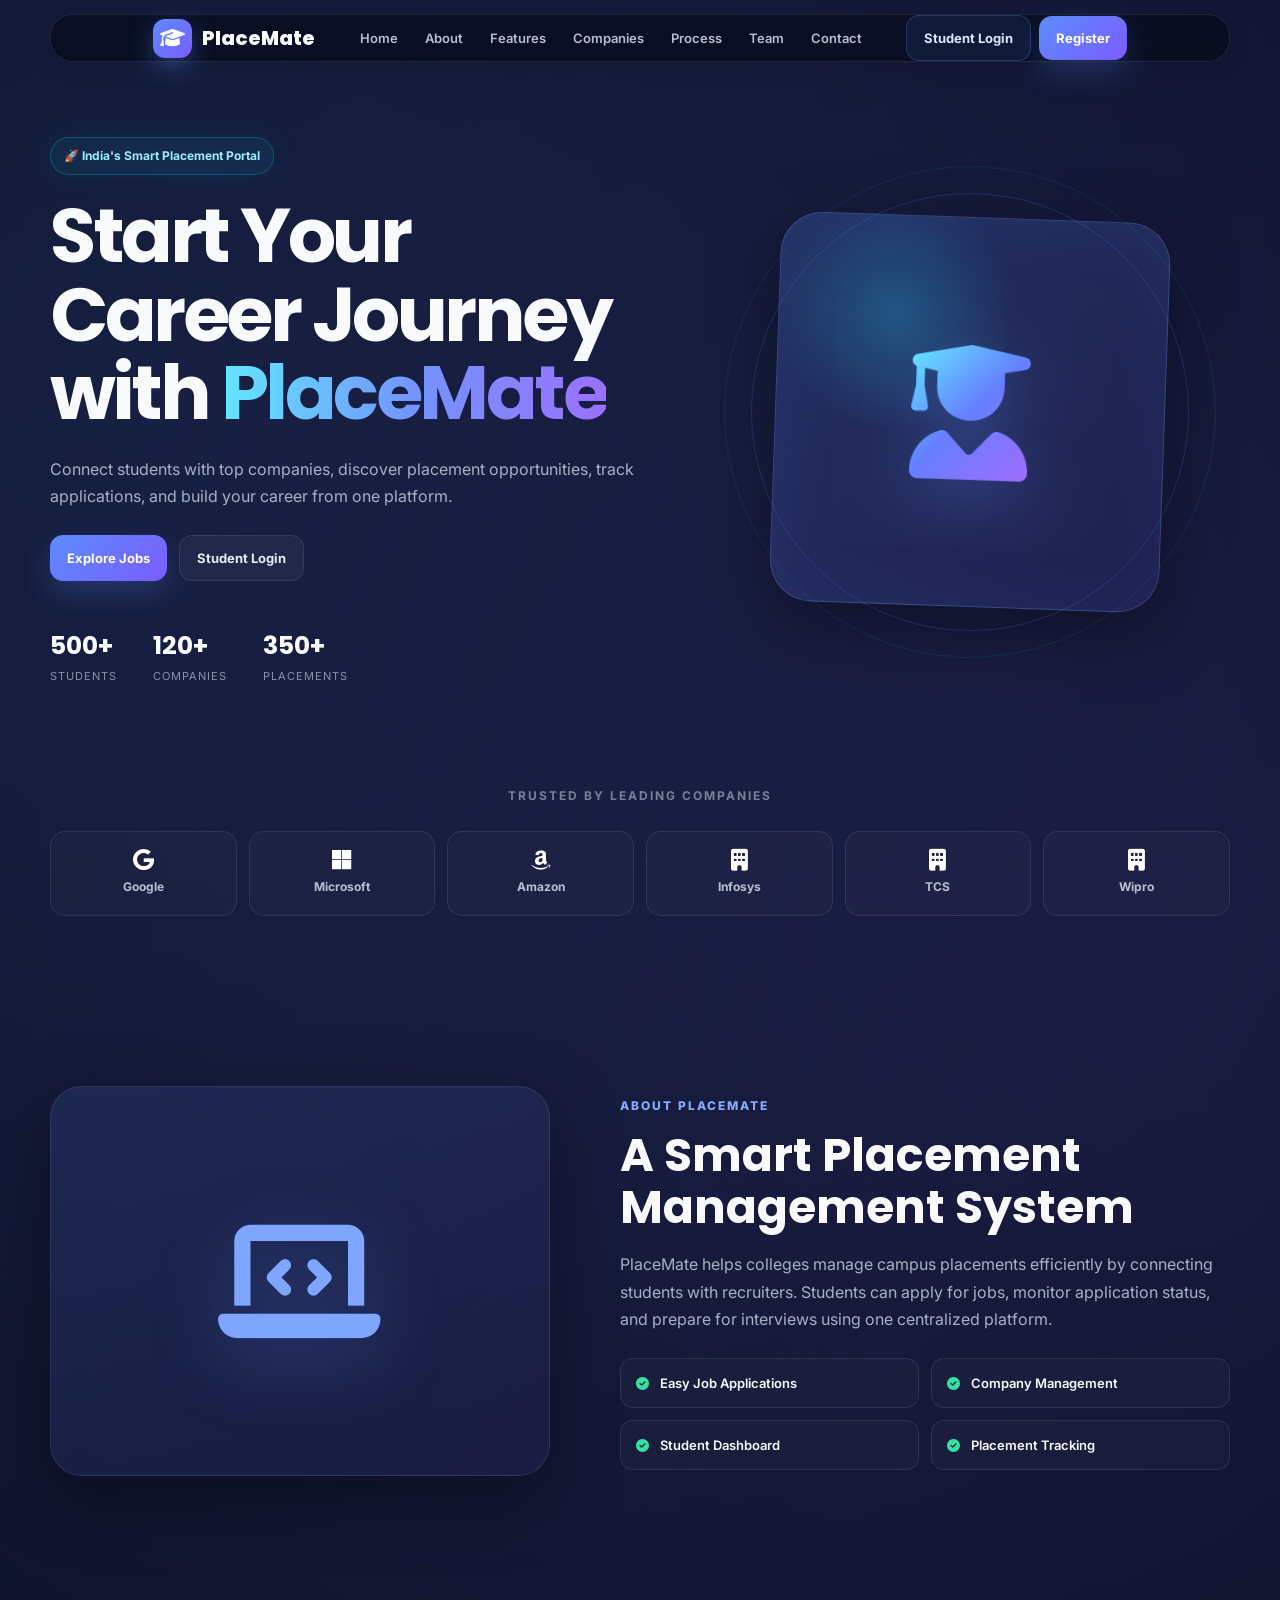
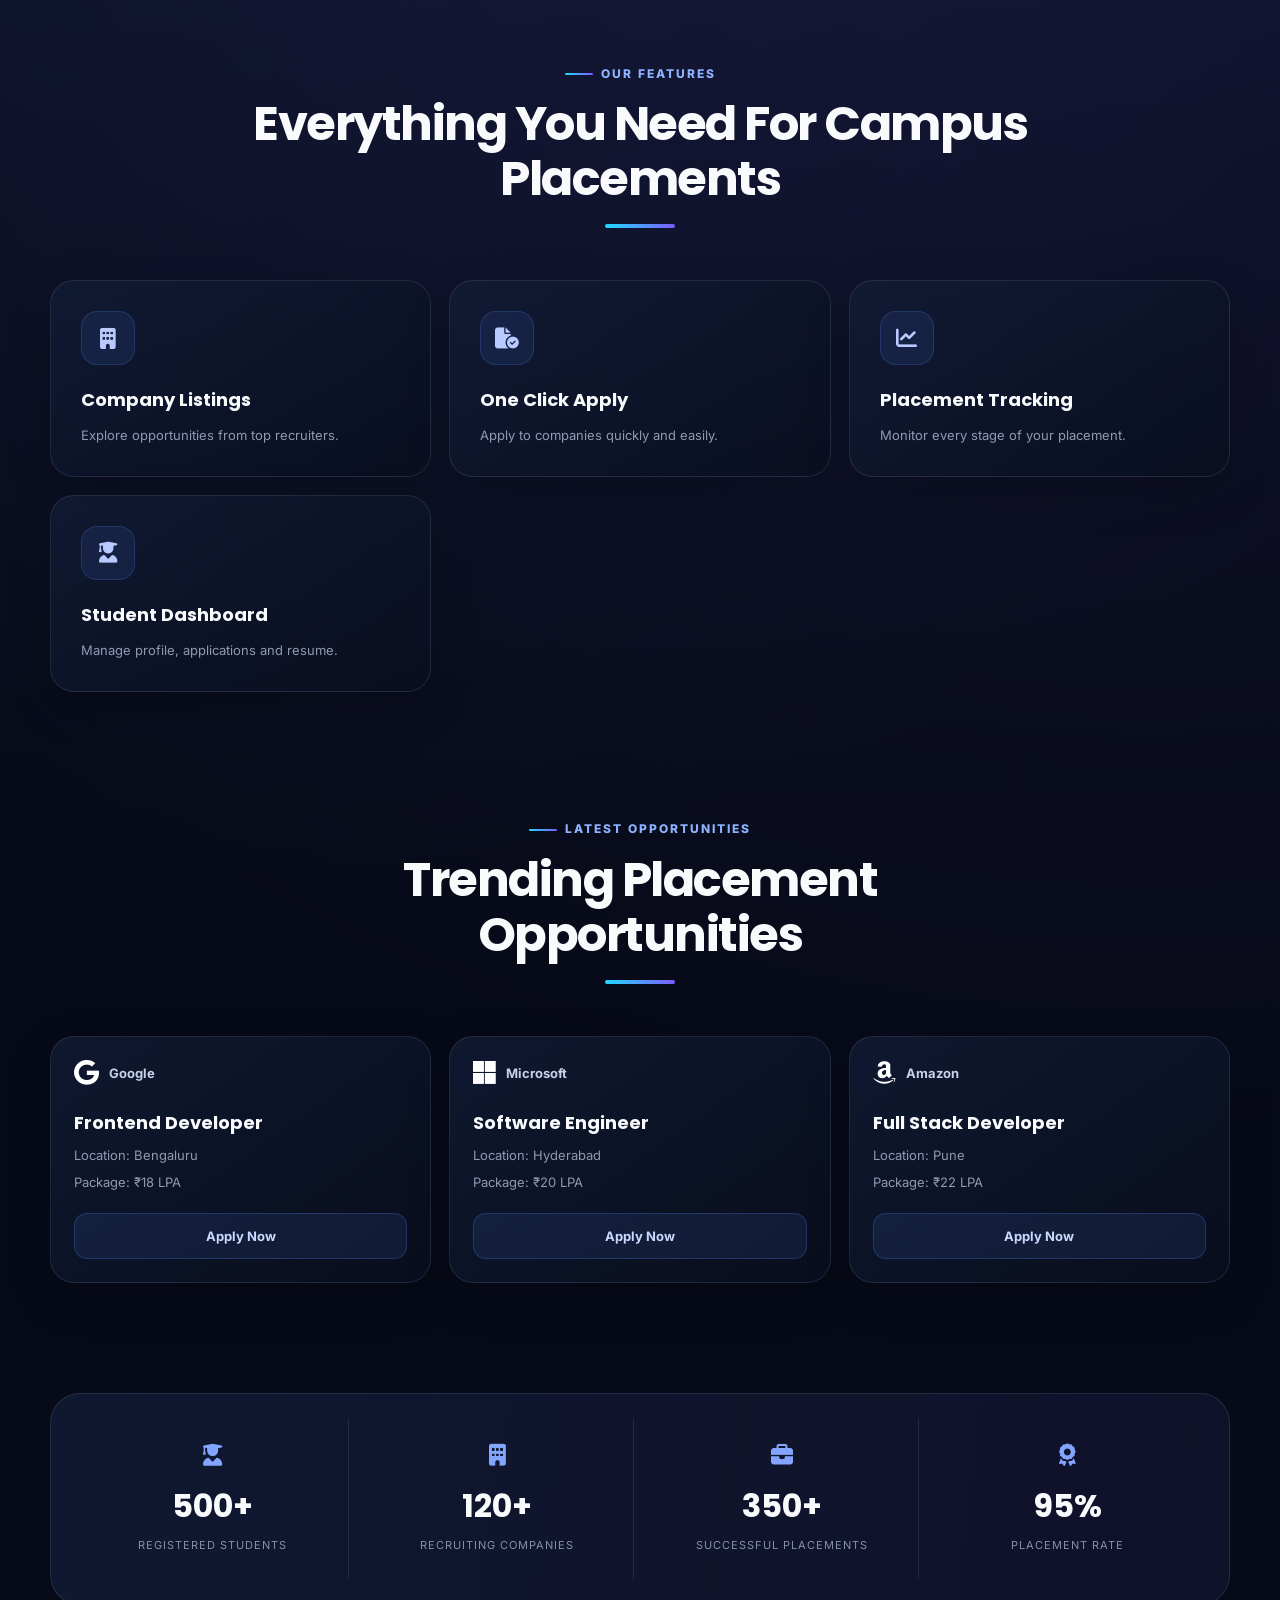
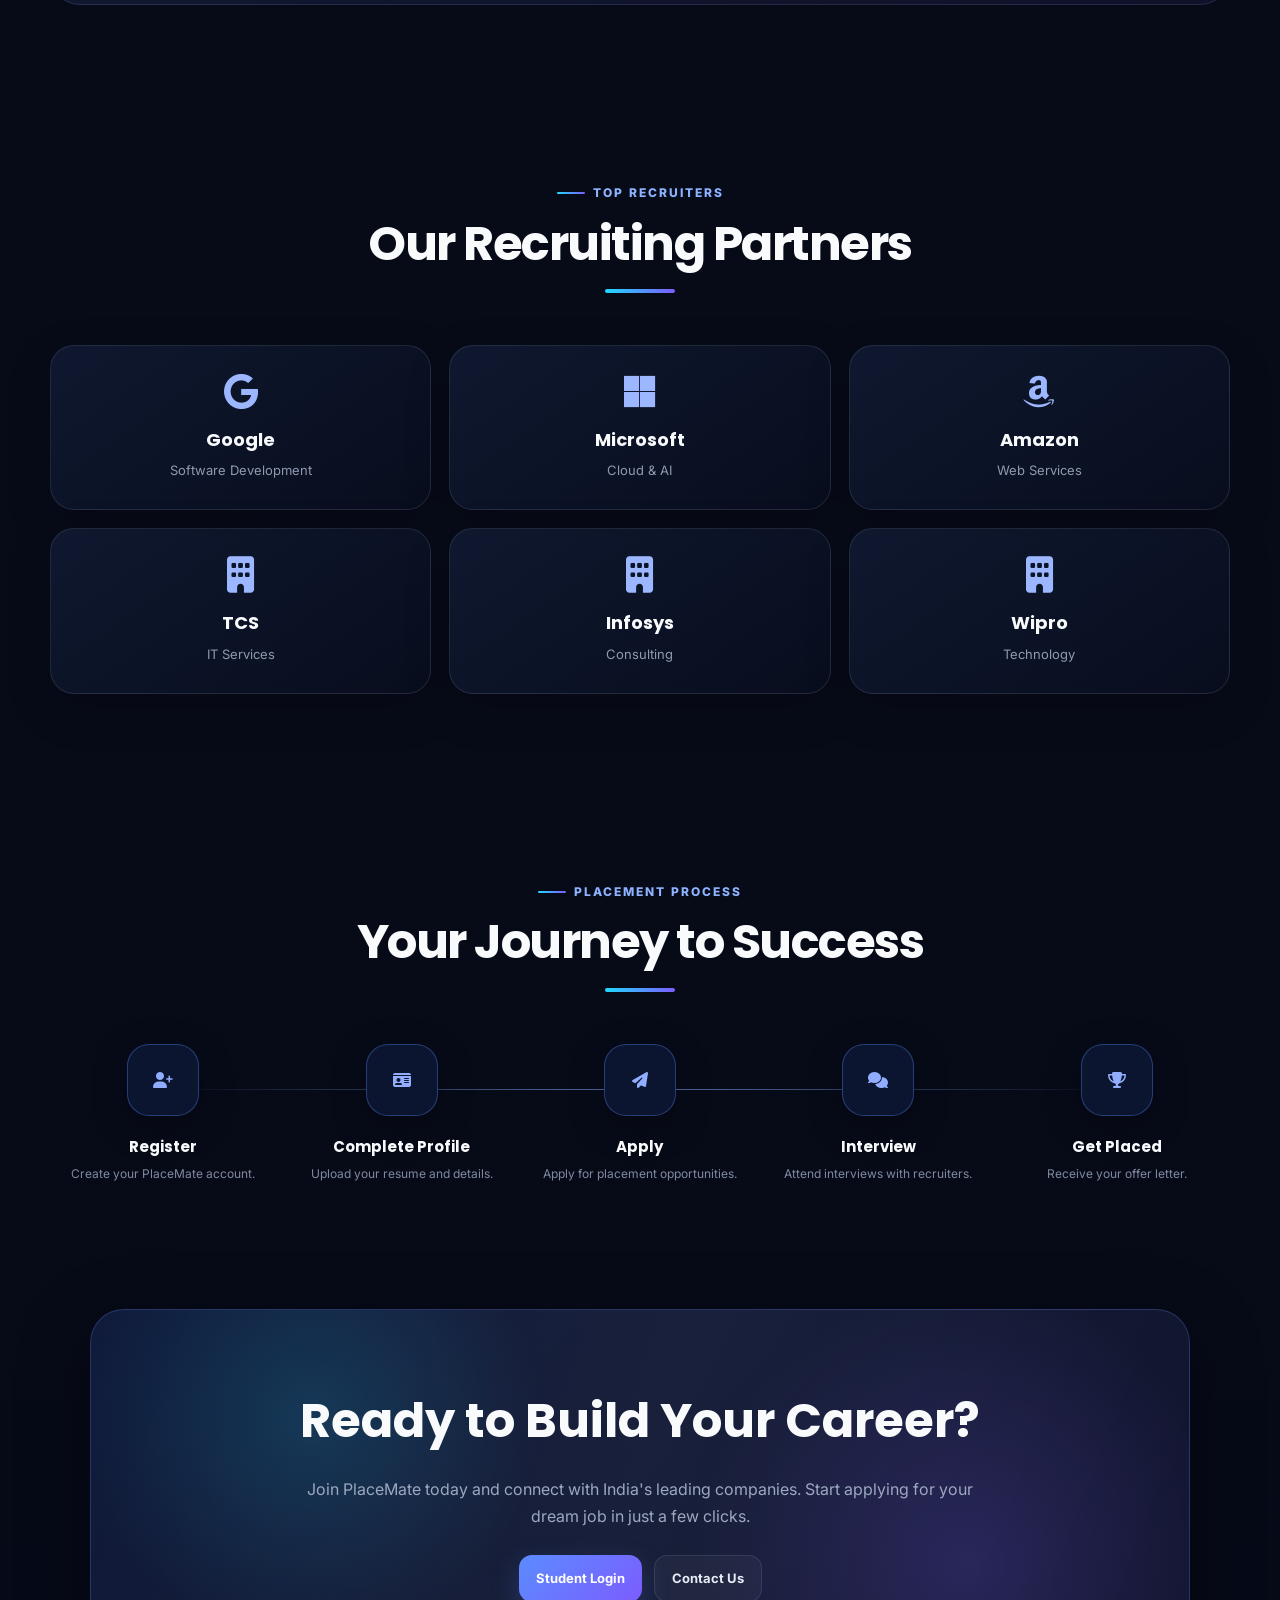
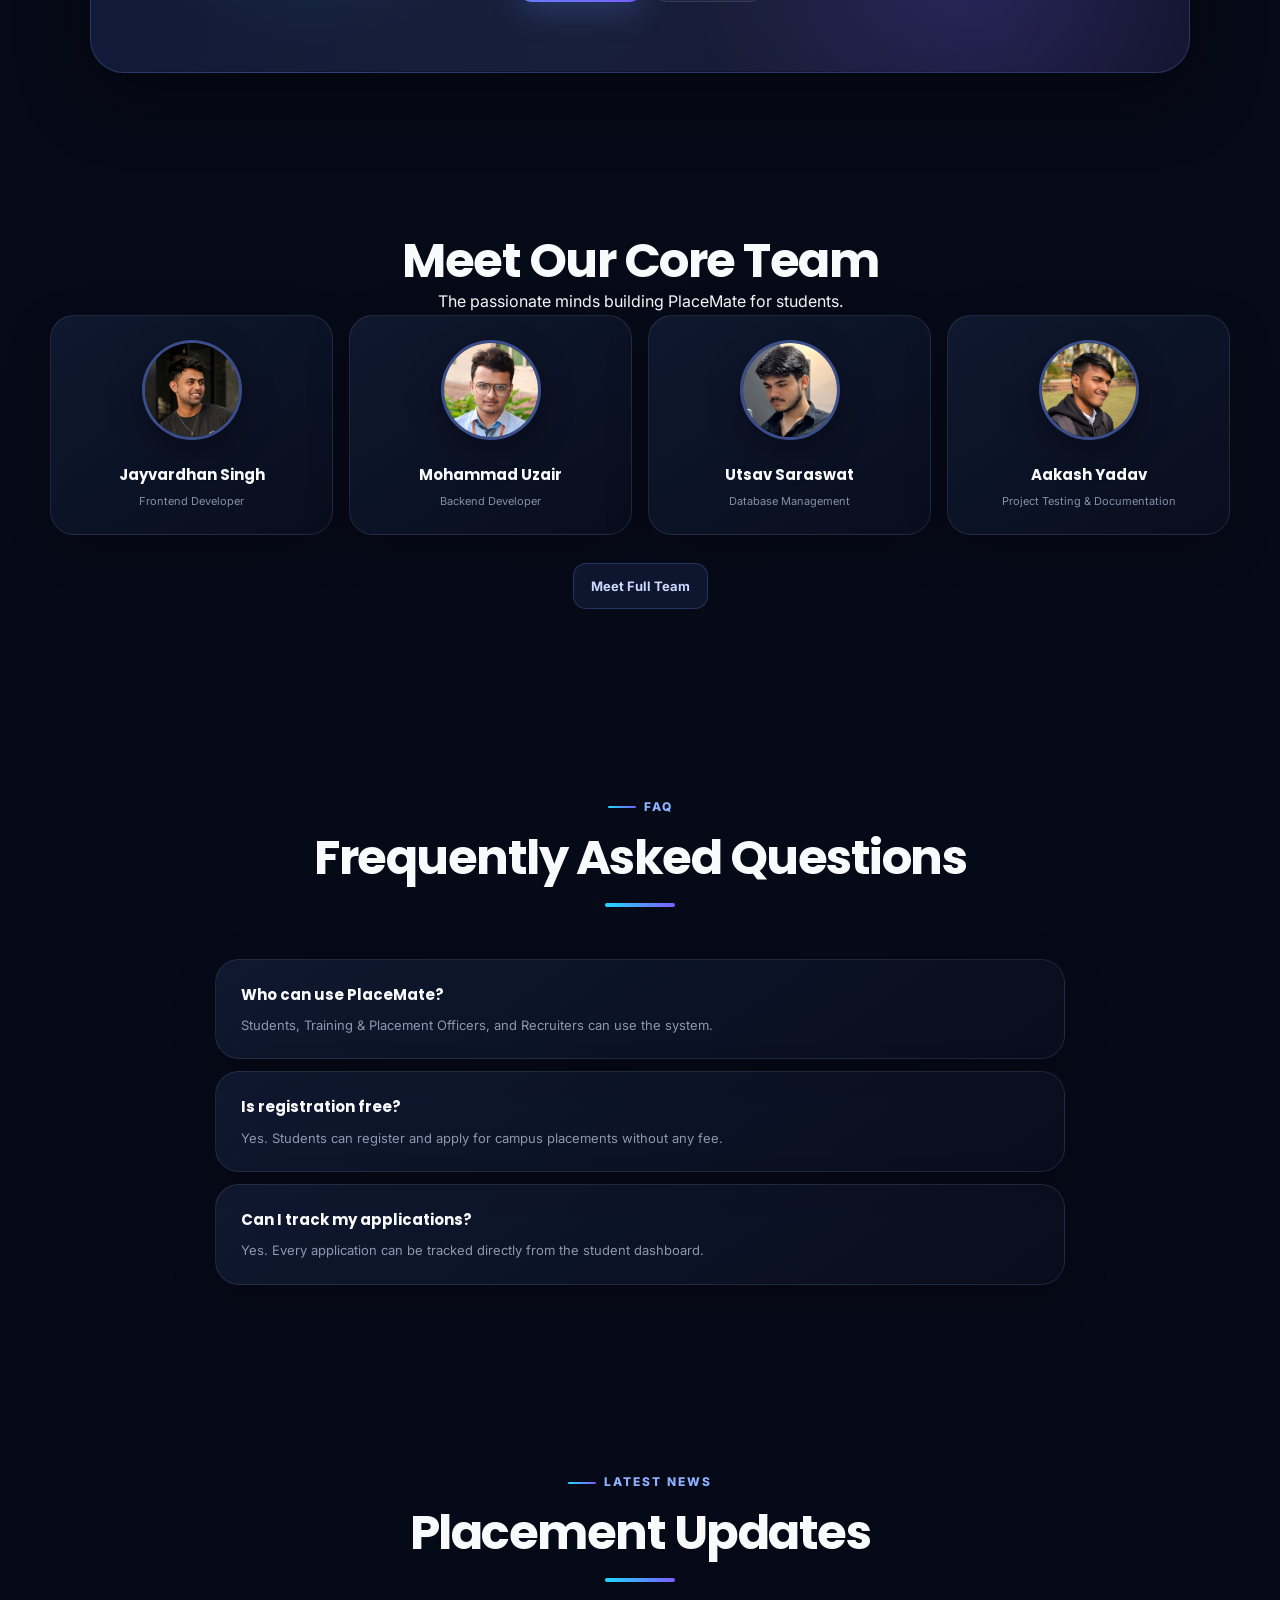
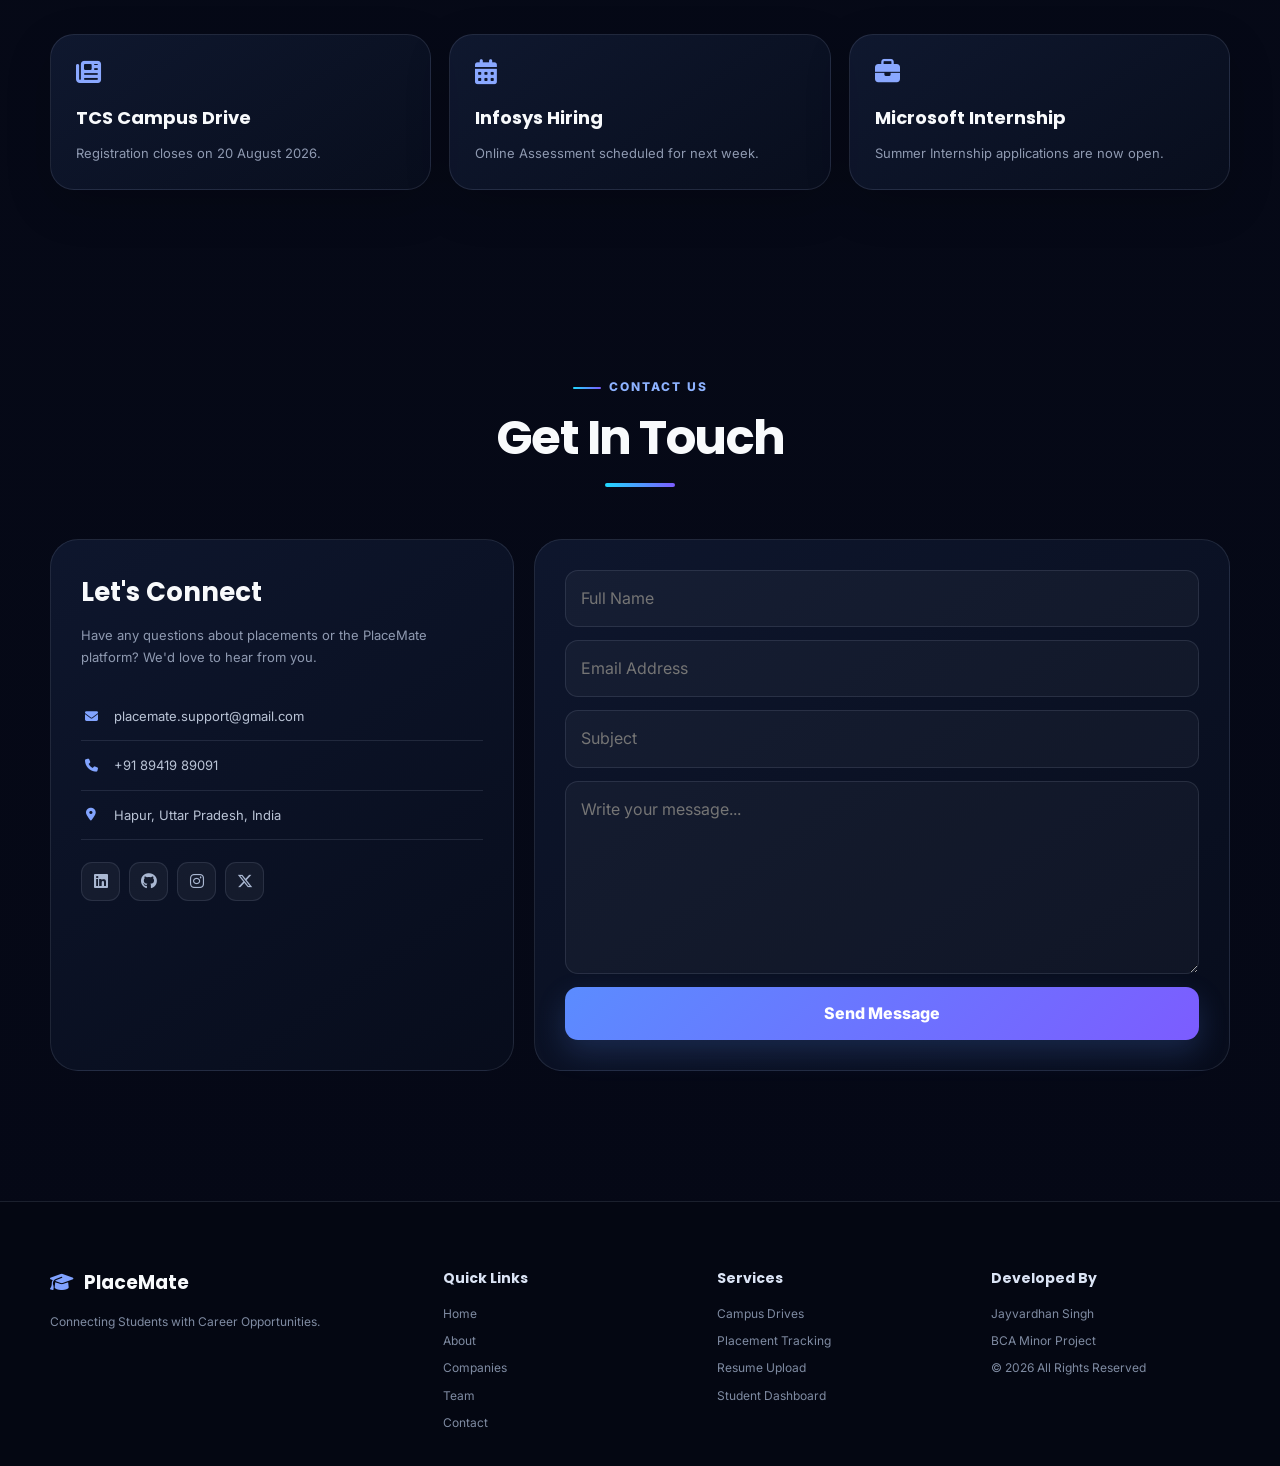
==== commit 49cd6d66: "Update Website" ====
--- a/index.html
+++ b/index.html
@@ -1228,7 +1228,7 @@
 
             <img src="images/uzair.png" alt="Uzair">
 
-            <h3>Uzair</h3>
+            <h3>Mohammad Uzair</h3>
 
             <span>Backend Developer</span>
 
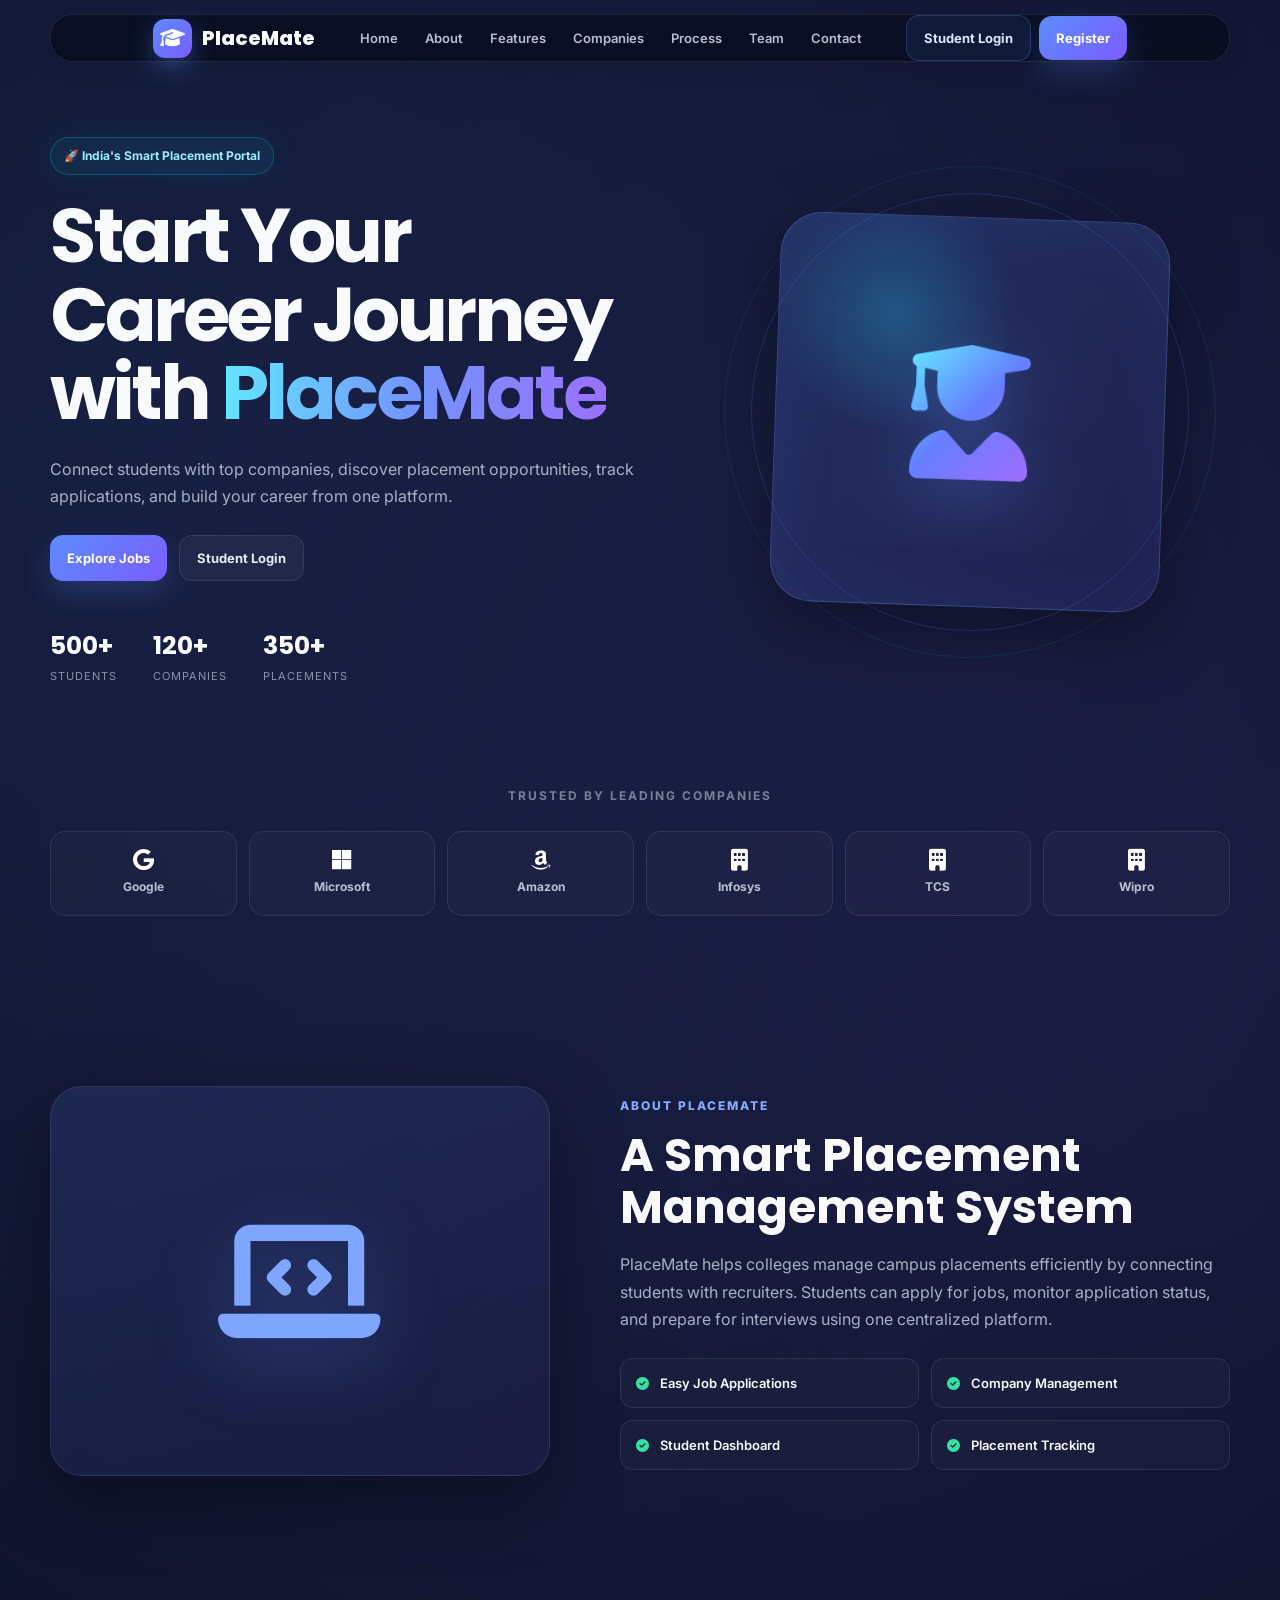
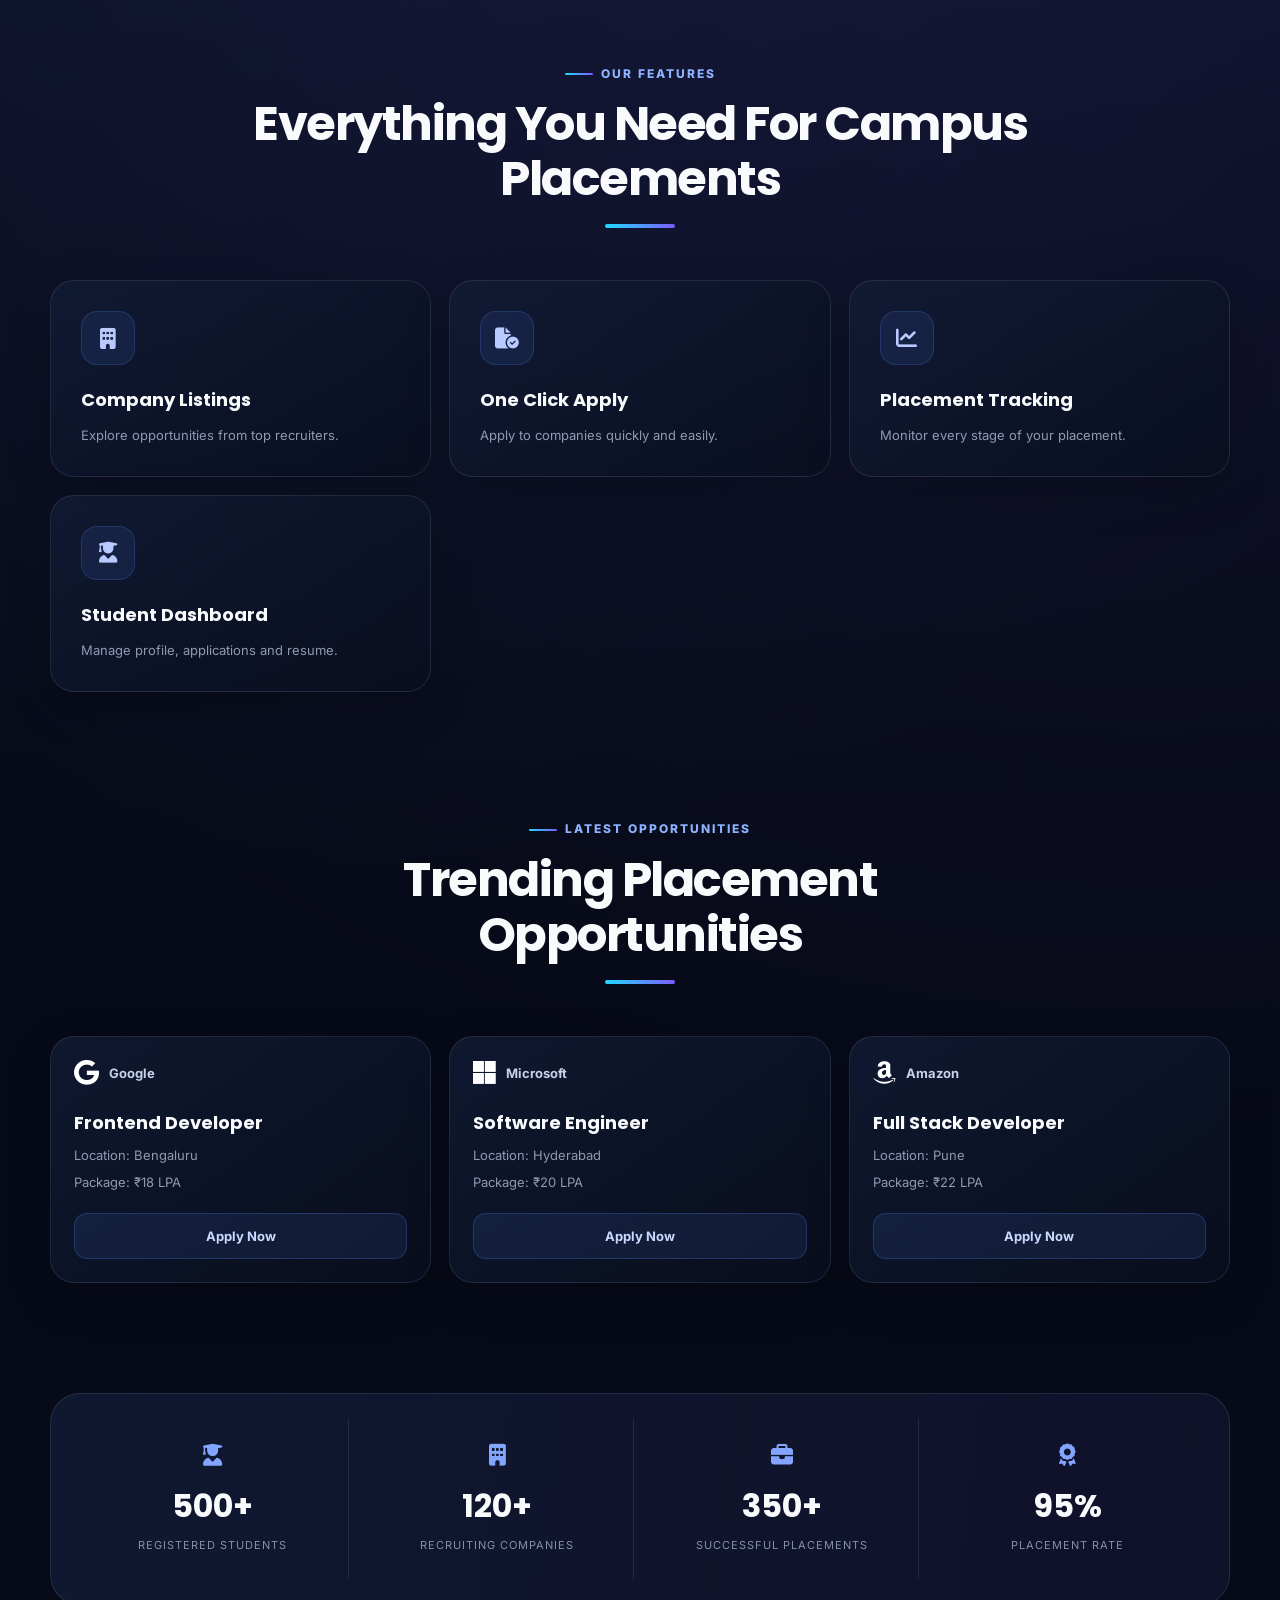
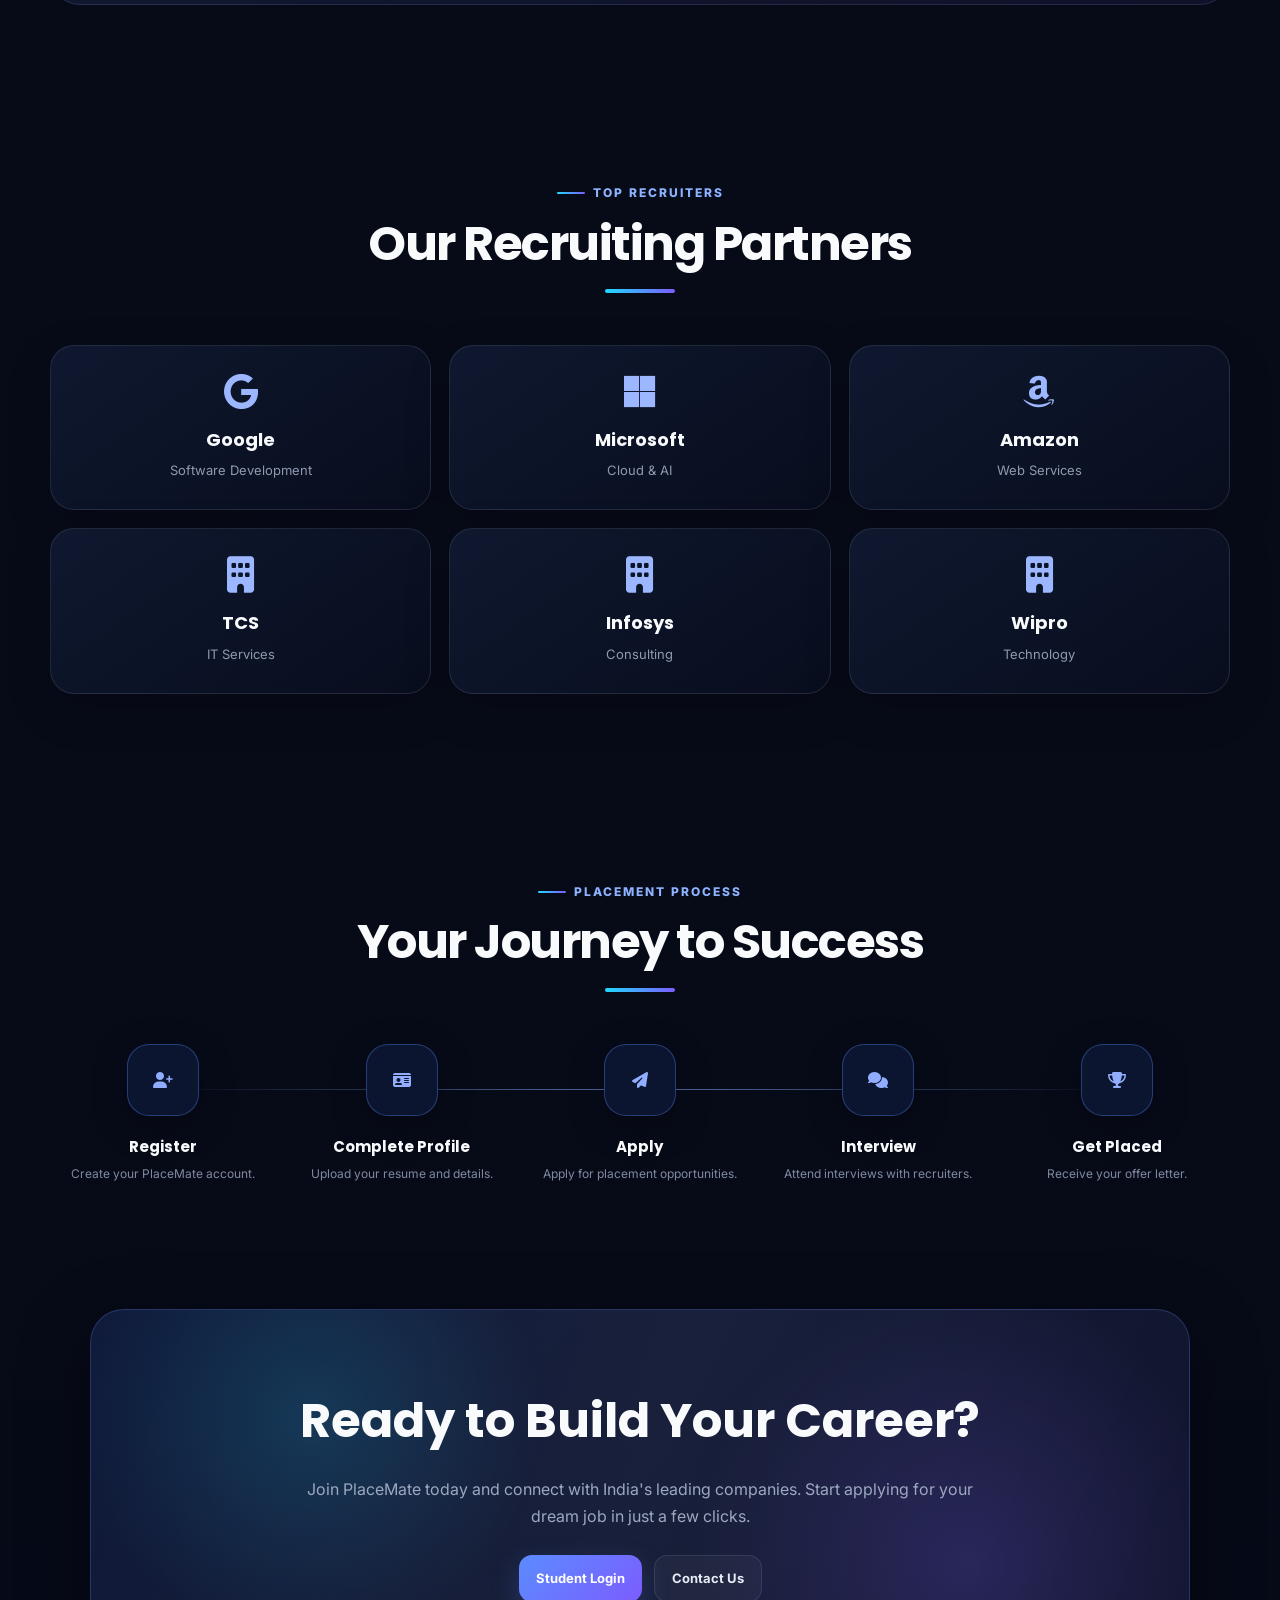
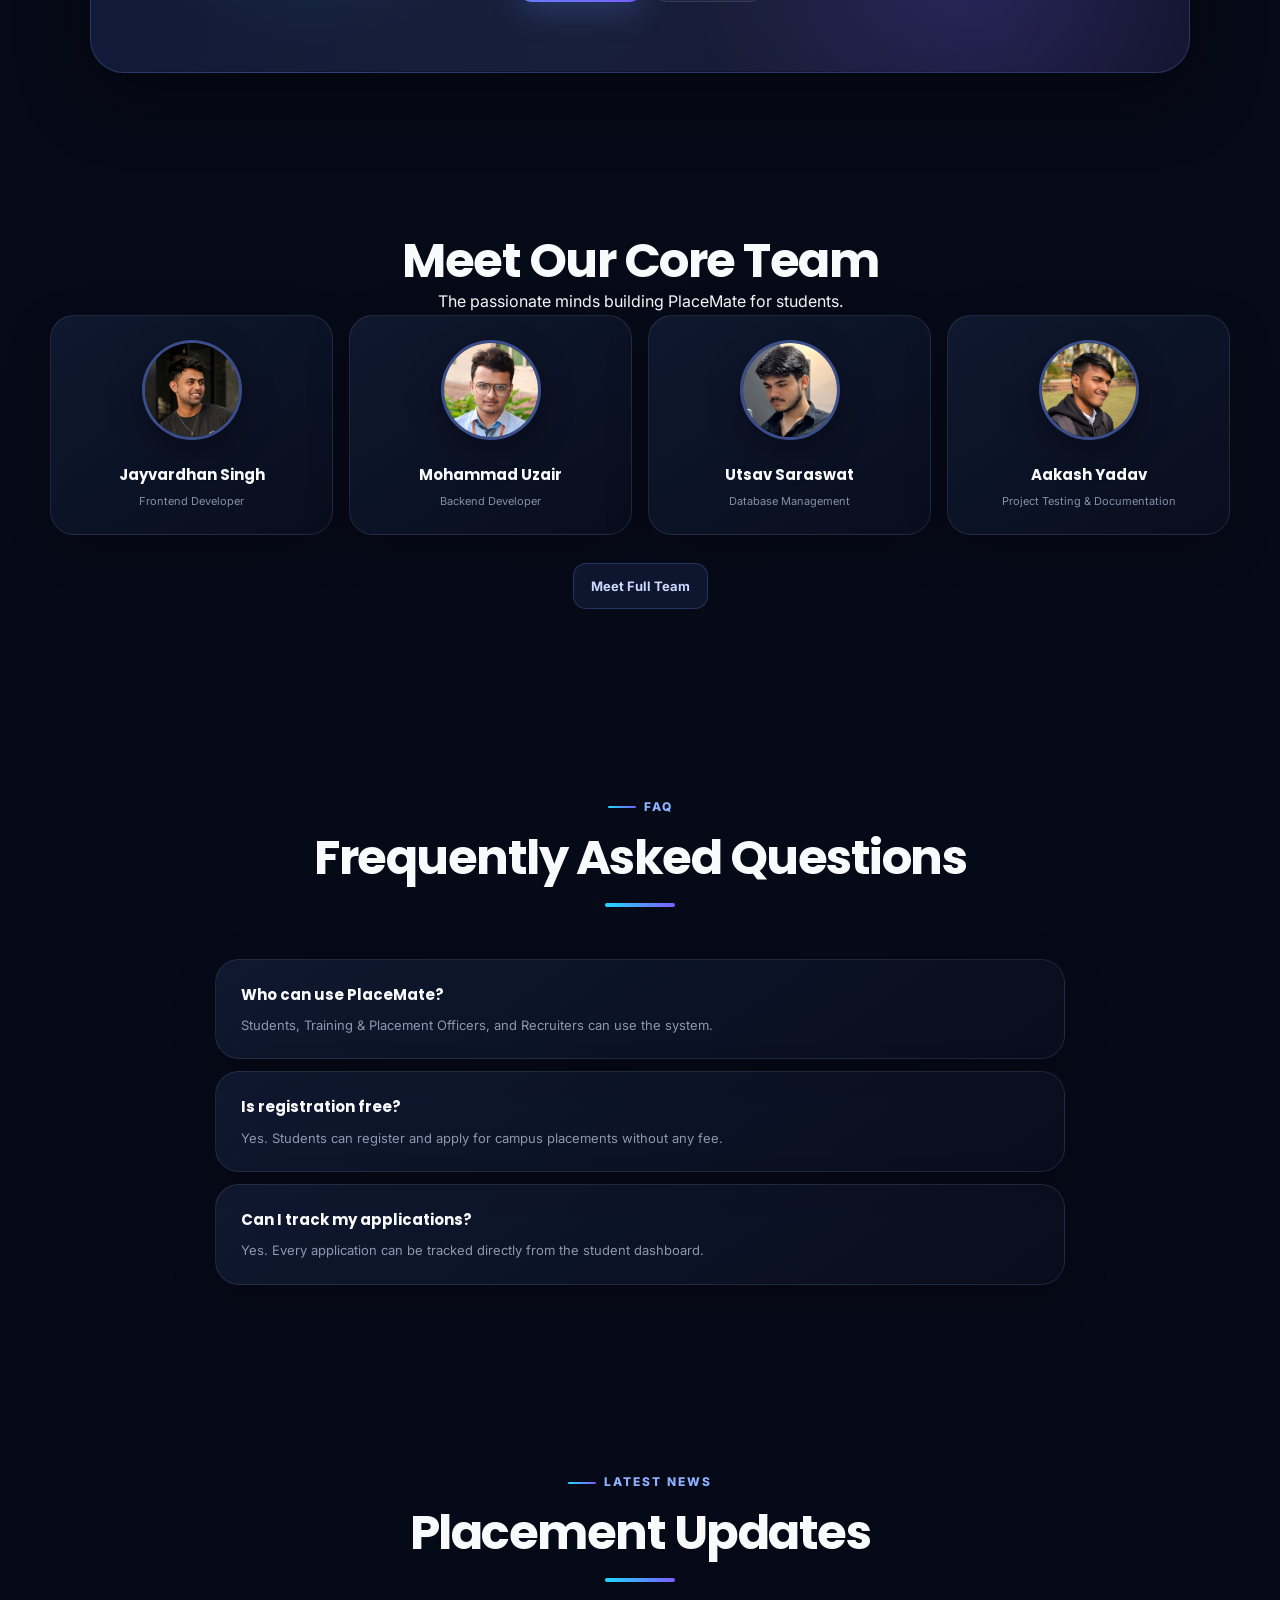
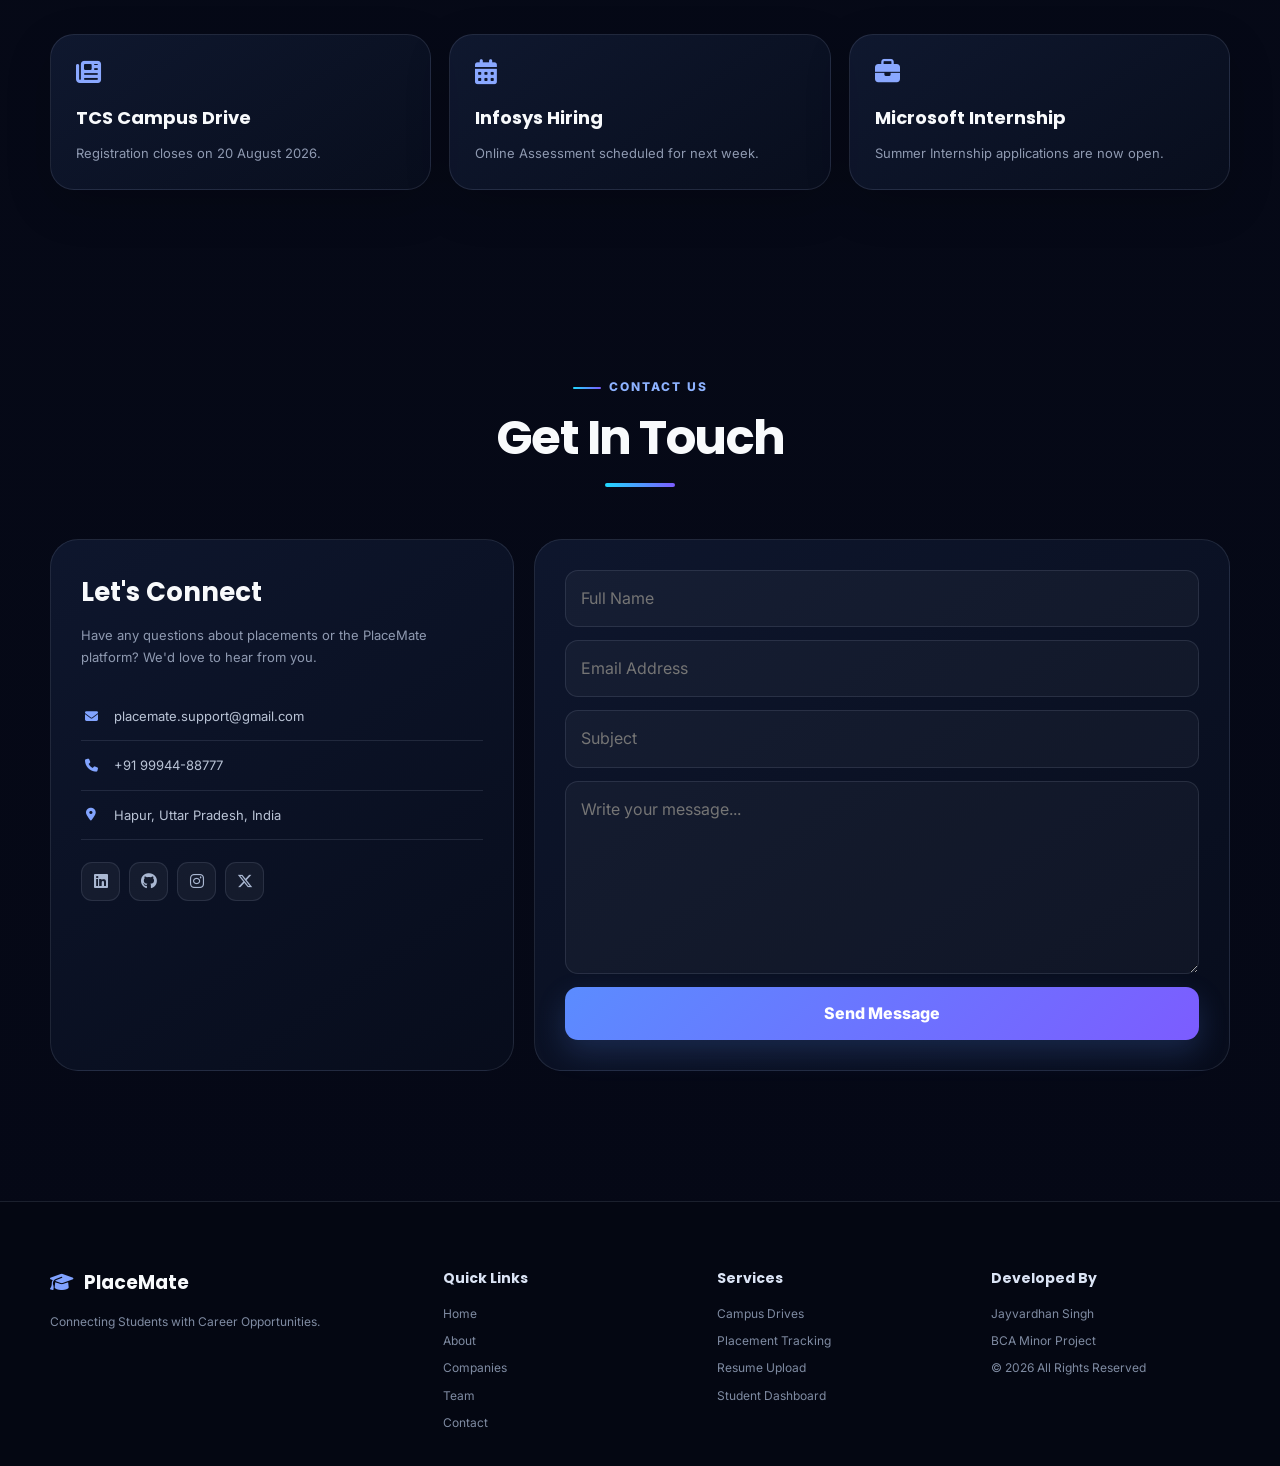
==== commit b542cf6a: "Update Website" ====
--- a/index.html
+++ b/index.html
@@ -1500,7 +1500,7 @@
 
                 <i class="fa-solid fa-phone"></i>
 
-                <span>+91 89419 89091</span>
+                <span>+91 99944-88777</span>
 
             </div>
 
